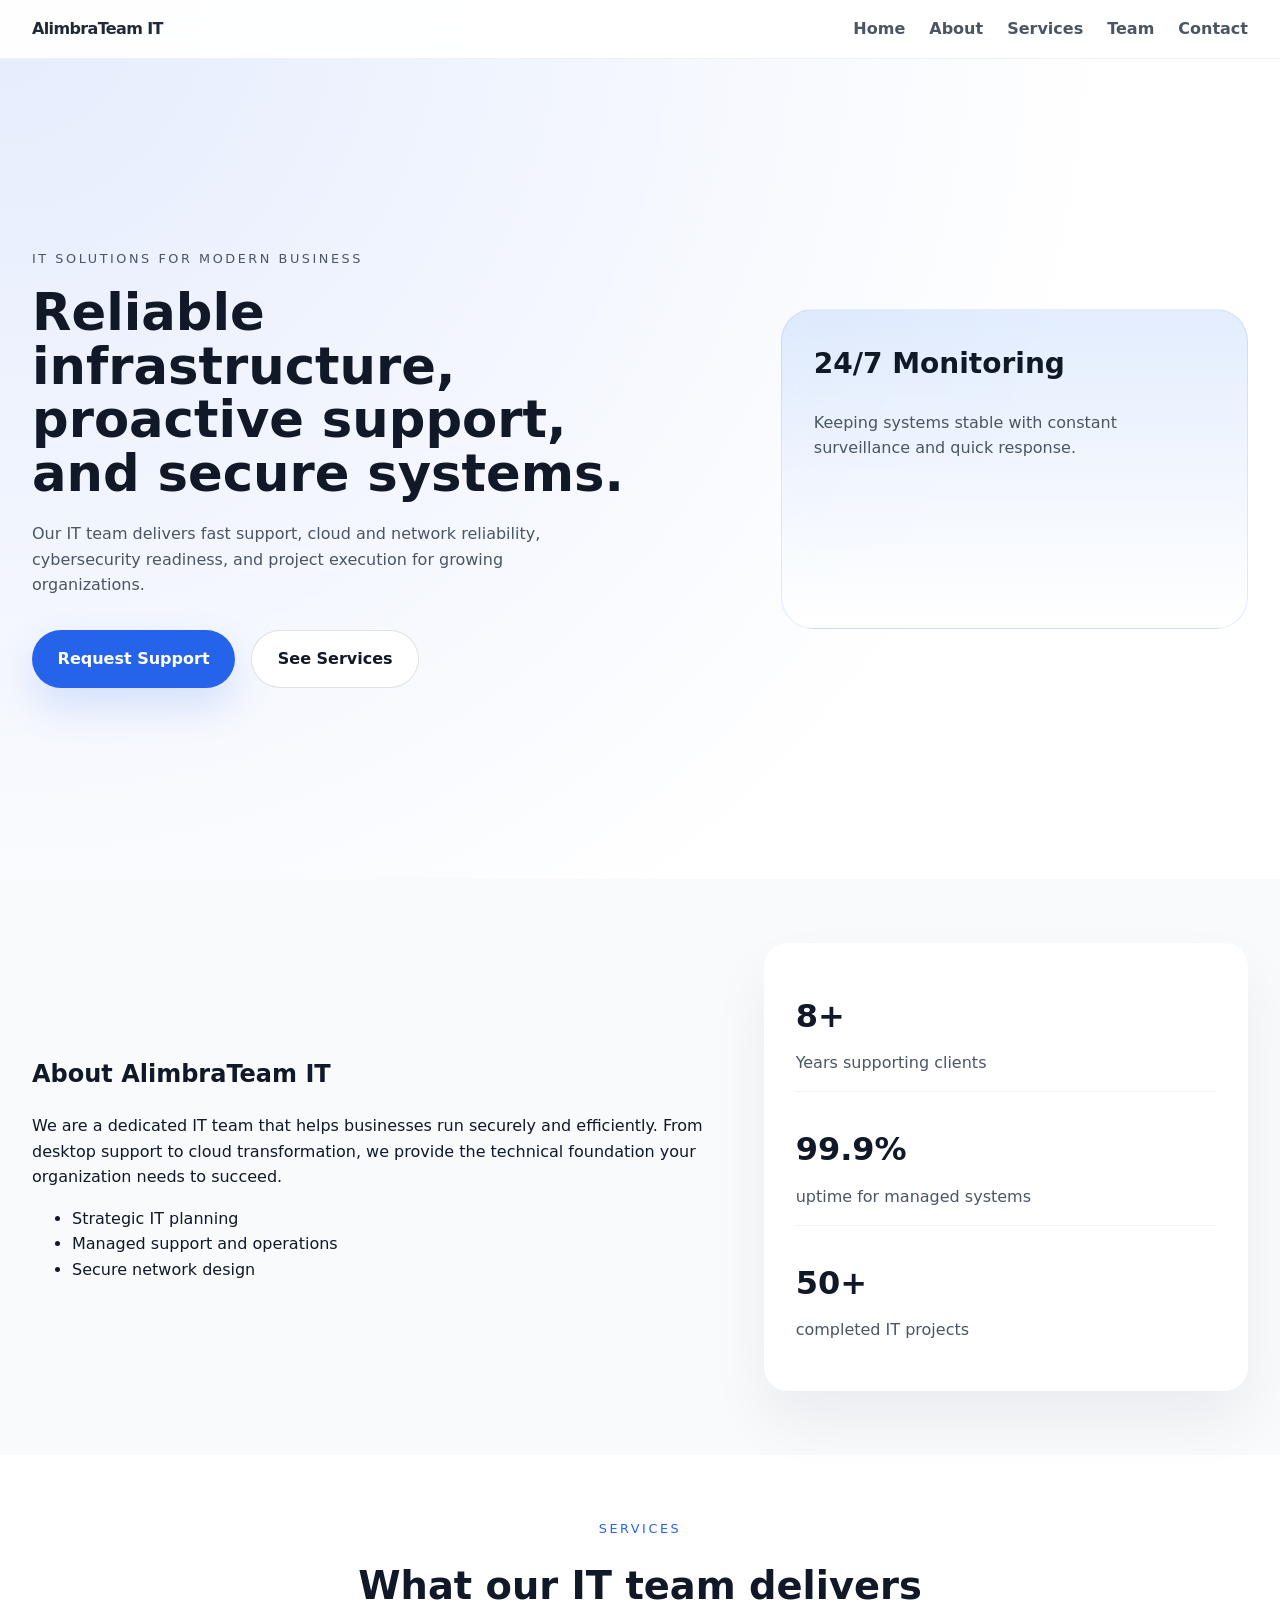
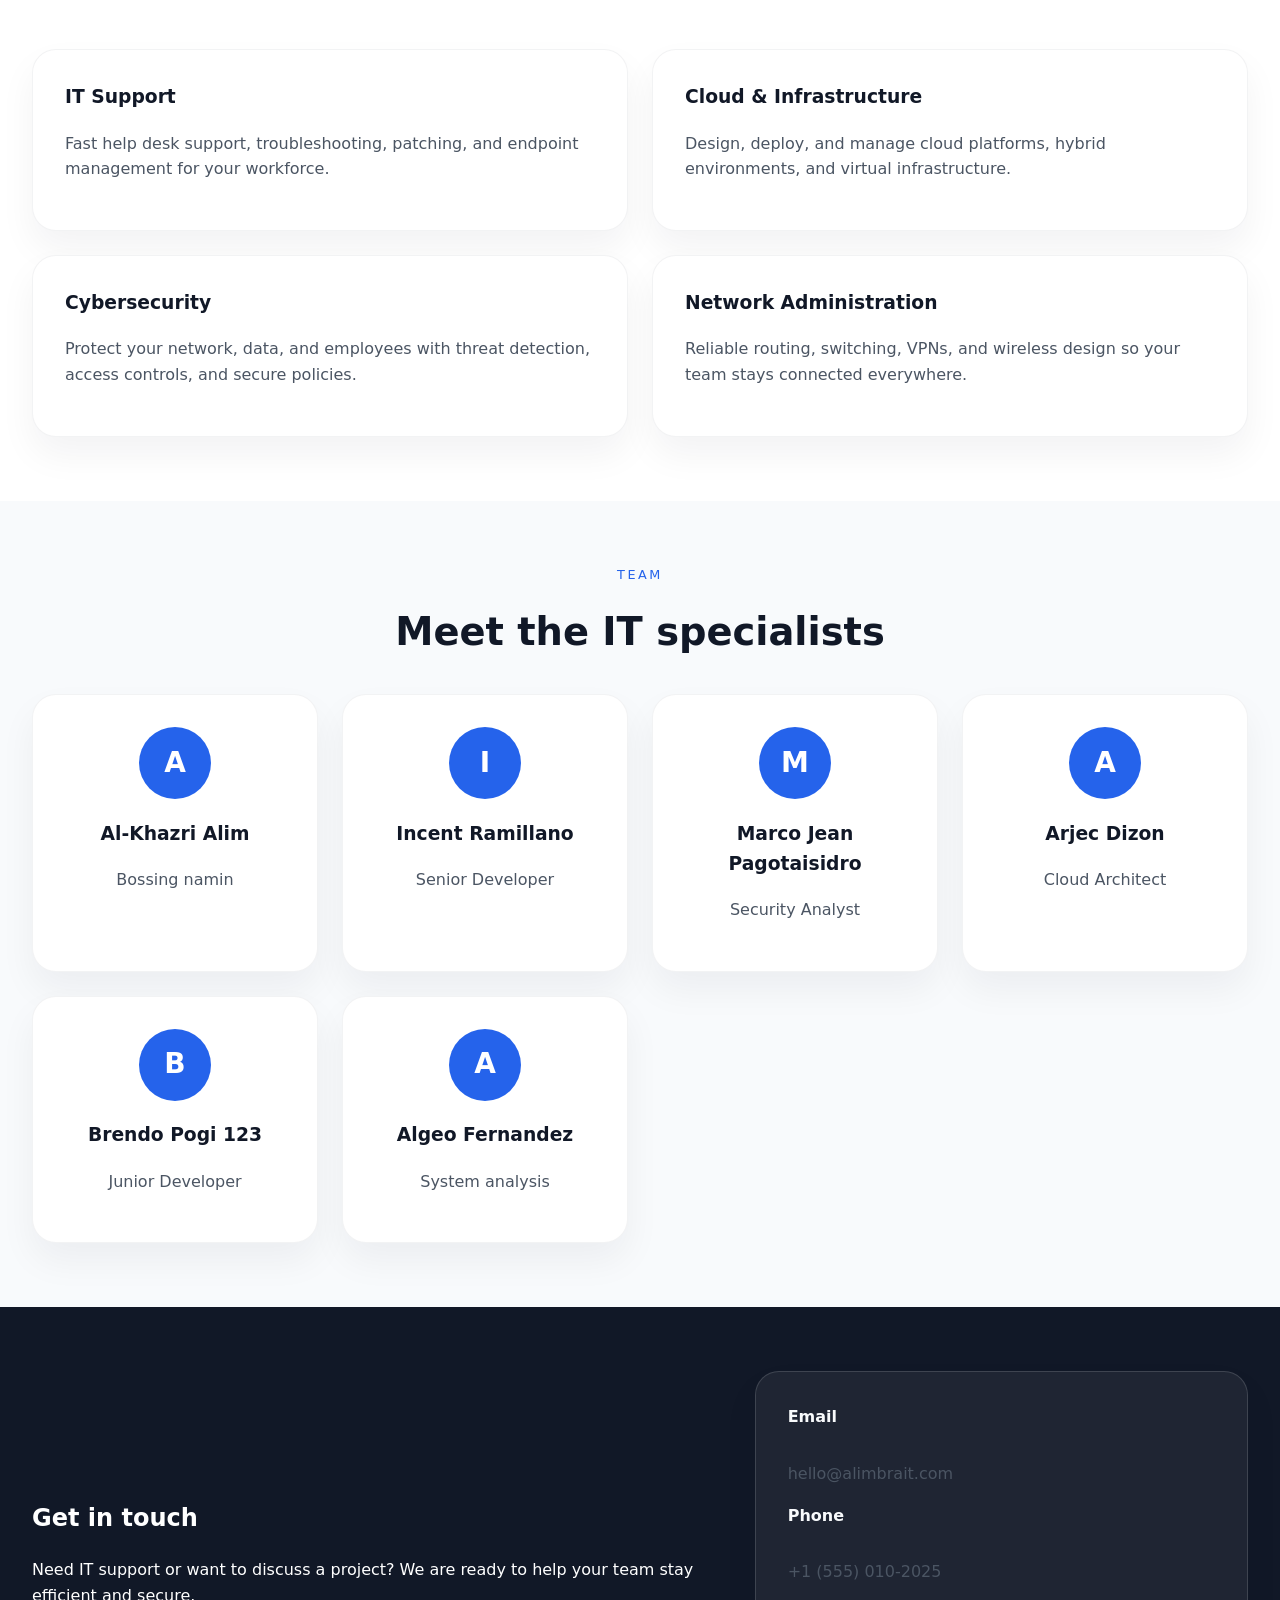
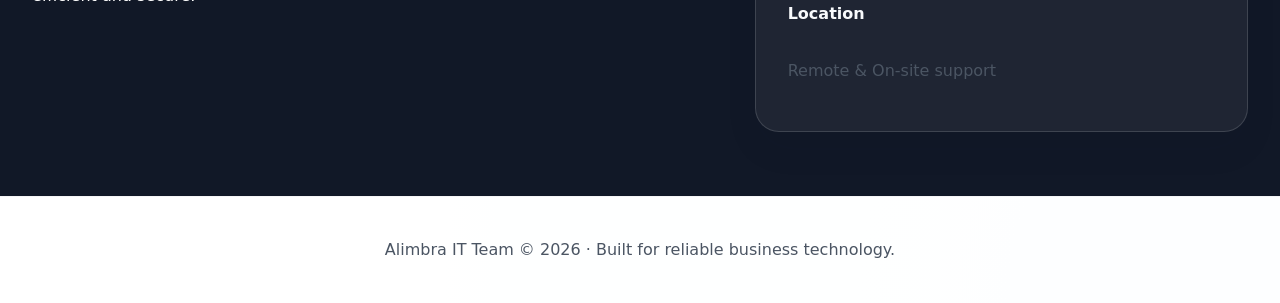
==== html/homepage.html @ 3d6fc9a2 "ICONS" ====
<!DOCTYPE html>
<html lang="en">
<head>
  <meta charset="UTF-8">
  <meta name="viewport" content="width=device-width, initial-scale=1.0">
  <title>AlimbraTeam IT Team</title>
  <link rel="stylesheet" href="../css/homapage.css">
</head>
<body>
  <header class="site-header">
    <div class="logo">AlimbraTeam IT</div>
    <nav class="main-nav">
      <a href="#home">Home</a>
      <a href="#about">About</a>
      <a href="#services">Services</a>
      <a href="#team">Team</a>
      <a href="#contact">Contact</a>
    </nav>
  </header>

  <main>
    <section id="home" class="hero">
      <div class="hero-copy">
        <p class="eyebrow">IT Solutions for Modern Business</p>
        <h1>Reliable infrastructure, proactive support, and secure systems.</h1>
        <p>Our IT team delivers fast support, cloud and network reliability, cybersecurity readiness, and project execution for growing organizations.</p>
        <div class="hero-actions">
          <a class="btn btn-primary" href="#contact">Request Support</a>
          <a class="btn btn-secondary" href="#services">See Services</a>
        </div>
      </div>
      <div class="hero-visual">
        <div class="hero-card">
          <h2>24/7 Monitoring</h2>
          <p>Keeping systems stable with constant surveillance and quick response.</p>
        </div>
      </div>
    </section>

    <section id="about" class="section section-light">
      <div class="section-grid">
        <div>
          <h2>About AlimbraTeam IT</h2>
          <p>We are a dedicated IT team that helps businesses run securely and efficiently. From desktop support to cloud transformation, we provide the technical foundation your organization needs to succeed.</p>
          <ul>
            <li>Strategic IT planning</li>
            <li>Managed support and operations</li>
            <li>Secure network design</li>
          </ul>
        </div>
        <div class="stats-card">
          <div>
            <span>8+</span>
            <p>Years supporting clients</p>
          </div>
          <div>
            <span>99.9%</span>
            <p>uptime for managed systems</p>
          </div>
          <div>
            <span>50+</span>
            <p>completed IT projects</p>
          </div>
        </div>
      </div>
    </section>

    <section id="services" class="section section-dark">
      <div class="section-header">
        <p class="eyebrow">Services</p>
        <h2>What our IT team delivers</h2>
      </div>
      <div class="card-grid">
        <article class="service-card">
          <h3>IT Support</h3>
          <p>Fast help desk support, troubleshooting, patching, and endpoint management for your workforce.</p>
        </article>
        <article class="service-card">
          <h3>Cloud & Infrastructure</h3>
          <p>Design, deploy, and manage cloud platforms, hybrid environments, and virtual infrastructure.</p>
        </article>
        <article class="service-card">
          <h3>Cybersecurity</h3>
          <p>Protect your network, data, and employees with threat detection, access controls, and secure policies.</p>
        </article>
        <article class="service-card">
          <h3>Network Administration</h3>
          <p>Reliable routing, switching, VPNs, and wireless design so your team stays connected everywhere.</p>
        </article>
      </div>
    </section>

    <section id="team" class="section section-light">
      <div class="section-header">
        <p class="eyebrow">Team</p>
        <h2>Meet the IT specialists</h2>
      </div>
      <div class="team-grid">
        <article class="profile-card">
          <div class="avatar">A</div>
          <h3>Al-Khazri Alim</h3>
          <p>Bossing namin</p>
        </article>
        <article class="profile-card">
          <div class="avatar">I</div>
          <h3>Incent Ramillano</h3>
          <p>Senior Developer</p>
        </article>
        <article class="profile-card">
          <div class="avatar">M</div>
          <h3>Marco Jean Pagotaisidro</h3>
          <p>Security Analyst</p>
        </article>
        <article class="profile-card">
          <div class="avatar">A</div>
          <h3>Arjec Dizon</h3>
          <p>Cloud Architect</p>
        </article>
        <article class="profile-card">
          <div class="avatar">B</div>
          <h3>Brendo Pogi 123</h3>
          <p>Junior Developer</p>
        </article>
        <article class="profile-card">
          <div class="avatar">A</div>
          <h3>Algeo Fernandez</h3>
          <p>System analysis</p>
        </article>
      </div>
    </section>

    <section id="contact" class="section section-dark contact-section">
      <div class="contact-grid">
        <div>
          <h2>Get in touch</h2>
          <p>Need IT support or want to discuss a project? We are ready to help your team stay efficient and secure.</p>
        </div>
        <div class="contact-card">
          <p><strong>Email</strong><br>hello@alimbrait.com</p>
          <p><strong>Phone</strong><br>+1 (555) 010-2025</p>
          <p><strong>Location</strong><br>Remote & On-site support</p>
        </div>
      </div>
    </section>
  </main>

  <footer class="site-footer">
    <p>Alimbra IT Team © 2026 · Built for reliable business technology.</p>
  </footer>
</body>
</html>
---- css/homapage.css ----
:root {
  color-scheme: dark light;
  color: #111827;
  background: #f8fafc;
  font-family: Inter, system-ui, -apple-system, BlinkMacSystemFont, "Segoe UI", sans-serif;
  font-size: 16px;
  line-height: 1.6;
  --brand: #1f2937;
  --brand-soft: #111827;
  --accent: #2563eb;
  --accent-soft: #eff6ff;
  --surface: #ffffff;
  --surface-strong: #e2e8f0;
  --text-muted: #4b5563;
}

* {
  box-sizing: border-box;
}

body {
  margin: 0;
  background: radial-gradient(circle at top left, rgba(37,99,235,0.12), transparent 30%),
              radial-gradient(circle at bottom right, rgba(56,189,248,0.1), transparent 28%),
              var(--surface);
}

a {
  color: inherit;
  text-decoration: none;
}

img {
  max-width: 100%;
  display: block;
}

.site-header {
  position: sticky;
  top: 0;
  z-index: 10;
  display: flex;
  justify-content: space-between;
  align-items: center;
  padding: 1rem 2rem;
  background: rgba(255,255,255,0.94);
  border-bottom: 1px solid rgba(15,23,42,0.06);
  backdrop-filter: blur(12px);
}

.logo {
  font-weight: 800;
  color: var(--brand);
  letter-spacing: -0.04em;
}

.main-nav {
  display: flex;
  gap: 1.5rem;
  flex-wrap: wrap;
  justify-content: flex-end;
}

.main-nav a {
  color: var(--text-muted);
  font-weight: 600;
}

.hero {
  min-height: calc(100vh - 80px);
  display: grid;
  grid-template-columns: 1.2fr 0.8fr;
  align-items: center;
  gap: 3rem;
  padding: 4rem 2rem;
}

.hero-copy {
  max-width: 640px;
}

.eyebrow {
  margin: 0 0 1rem;
  text-transform: uppercase;
  letter-spacing: 0.2em;
  font-size: 0.8rem;
  color: #2563eb;
}

.hero h1 {
  margin: 0 0 1.25rem;
  font-size: clamp(2.6rem, 4vw, 4rem);
  line-height: 1.05;
  color: var(--brand-soft);
}

.hero-copy p {
  max-width: 34rem;
  color: var(--text-muted);
}

.hero-actions {
  display: flex;
  flex-wrap: wrap;
  gap: 1rem;
  margin-top: 2rem;
}

.btn {
  display: inline-flex;
  align-items: center;
  justify-content: center;
  padding: 0.95rem 1.6rem;
  border-radius: 999px;
  font-weight: 700;
  transition: transform 0.2s ease, box-shadow 0.2s ease;
}

.btn:hover {
  transform: translateY(-1px);
}

.btn-primary {
  background: var(--accent);
  color: white;
  box-shadow: 0 18px 40px rgba(37,99,235,0.16);
}

.btn-secondary {
  border: 1px solid rgba(15,23,42,0.12);
  color: var(--brand-soft);
  background: white;
}

.hero-visual {
  display: flex;
  align-items: center;
  justify-content: center;
}

.hero-card {
  width: 100%;
  min-height: 320px;
  padding: 2rem;
  border-radius: 32px;
  background: linear-gradient(180deg, rgba(59,130,246,0.14), rgba(255,255,255,0.85));
  border: 1px solid rgba(37,99,235,0.12);
  backdrop-filter: blur(12px);
}

.hero-card h2 {
  margin-top: 0;
  font-size: 1.75rem;
  color: var(--brand-soft);
}

.hero-card p {
  color: var(--text-muted);
}

.section {
  padding: 4rem 2rem;
}

.section-light {
  background: #f8fafc;
}

.section-dark {
  background: white;
}

.section-header {
  max-width: 720px;
  margin: 0 auto 2rem;
  text-align: center;
}

.section-header h2 {
  margin: 0.5rem 0 0;
  font-size: clamp(2rem, 3vw, 2.75rem);
  color: var(--brand-soft);
}

.section-grid,
.contact-grid {
  display: grid;
  gap: 2rem;
}

.section-grid {
  grid-template-columns: 1.3fr 0.9fr;
  align-items: center;
}

.stats-card {
  display: grid;
  gap: 1rem;
  padding: 2rem;
  border-radius: 24px;
  background: white;
  box-shadow: 0 30px 60px rgba(15,23,42,0.06);
}

.stats-card div {
  padding: 1rem 0;
  border-bottom: 1px solid rgba(15,23,42,0.05);
}

.stats-card div:last-child {
  border-bottom: none;
}

.stats-card span {
  display: block;
  font-size: 2rem;
  font-weight: 700;
  color: var(--brand-soft);
}

.stats-card p {
  margin: 0.5rem 0 0;
  color: var(--text-muted);
}

.card-grid {
  display: grid;
  grid-template-columns: repeat(2, minmax(0, 1fr));
  gap: 1.5rem;
}

.service-card,
.profile-card,
.contact-card {
  padding: 2rem;
  border-radius: 24px;
  background: #ffffff;
  border: 1px solid rgba(15,23,42,0.05);
  box-shadow: 0 18px 36px rgba(15,23,42,0.05);
}

.service-card h3,
.profile-card h3 {
  margin-top: 0;
  color: var(--brand-soft);
}

.service-card p,
.profile-card p,
.contact-card p {
  color: var(--text-muted);
}

.team-grid {
  display: grid;
  grid-template-columns: repeat(4, minmax(0, 1fr));
  gap: 1.5rem;
}

.profile-card {
  text-align: center;
}

.avatar {
  width: 72px;
  height: 72px;
  margin: 0 auto 1.2rem;
  display: grid;
  place-items: center;
  border-radius: 50%;
  background: #2563eb;
  color: white;
  font-size: 1.75rem;
  font-weight: 700;
}

.contact-section {
  background: #111827;
  color: white;
}

.contact-grid {
  grid-template-columns: 1.4fr 1fr;
  align-items: center;
}

.contact-card {
  background: rgba(255,255,255,0.06);
  border: 1px solid rgba(255,255,255,0.14);
}

.contact-card strong {
  display: block;
  margin-bottom: 0.35rem;
  color: #f8fafc;
}

.contact-card p {
  margin: 0 0 1rem;
}

.site-footer {
  padding: 1.5rem 2rem;
  text-align: center;
  background: rgba(255,255,255,0.9);
  border-top: 1px solid rgba(15,23,42,0.04);
  color: var(--text-muted);
}

@media (max-width: 900px) {
  .hero,
  .section-grid,
  .contact-grid,
  .card-grid,
  .team-grid {
    grid-template-columns: 1fr;
  }

  .hero {
    padding: 3rem 1.5rem;
  }

  .main-nav {
    justify-content: center;
  }
}

@media (max-width: 640px) {
  .site-header {
    flex-direction: column;
    align-items: flex-start;
    gap: 1rem;
  }

  .hero {
    min-height: auto;
  }

  .hero-visual {
    order: -1;
  }

  .stats-card,
  .service-card,
  .profile-card,
  .contact-card {
    padding: 1.5rem;
  }

  .main-nav {
    gap: 1rem;
  }
}
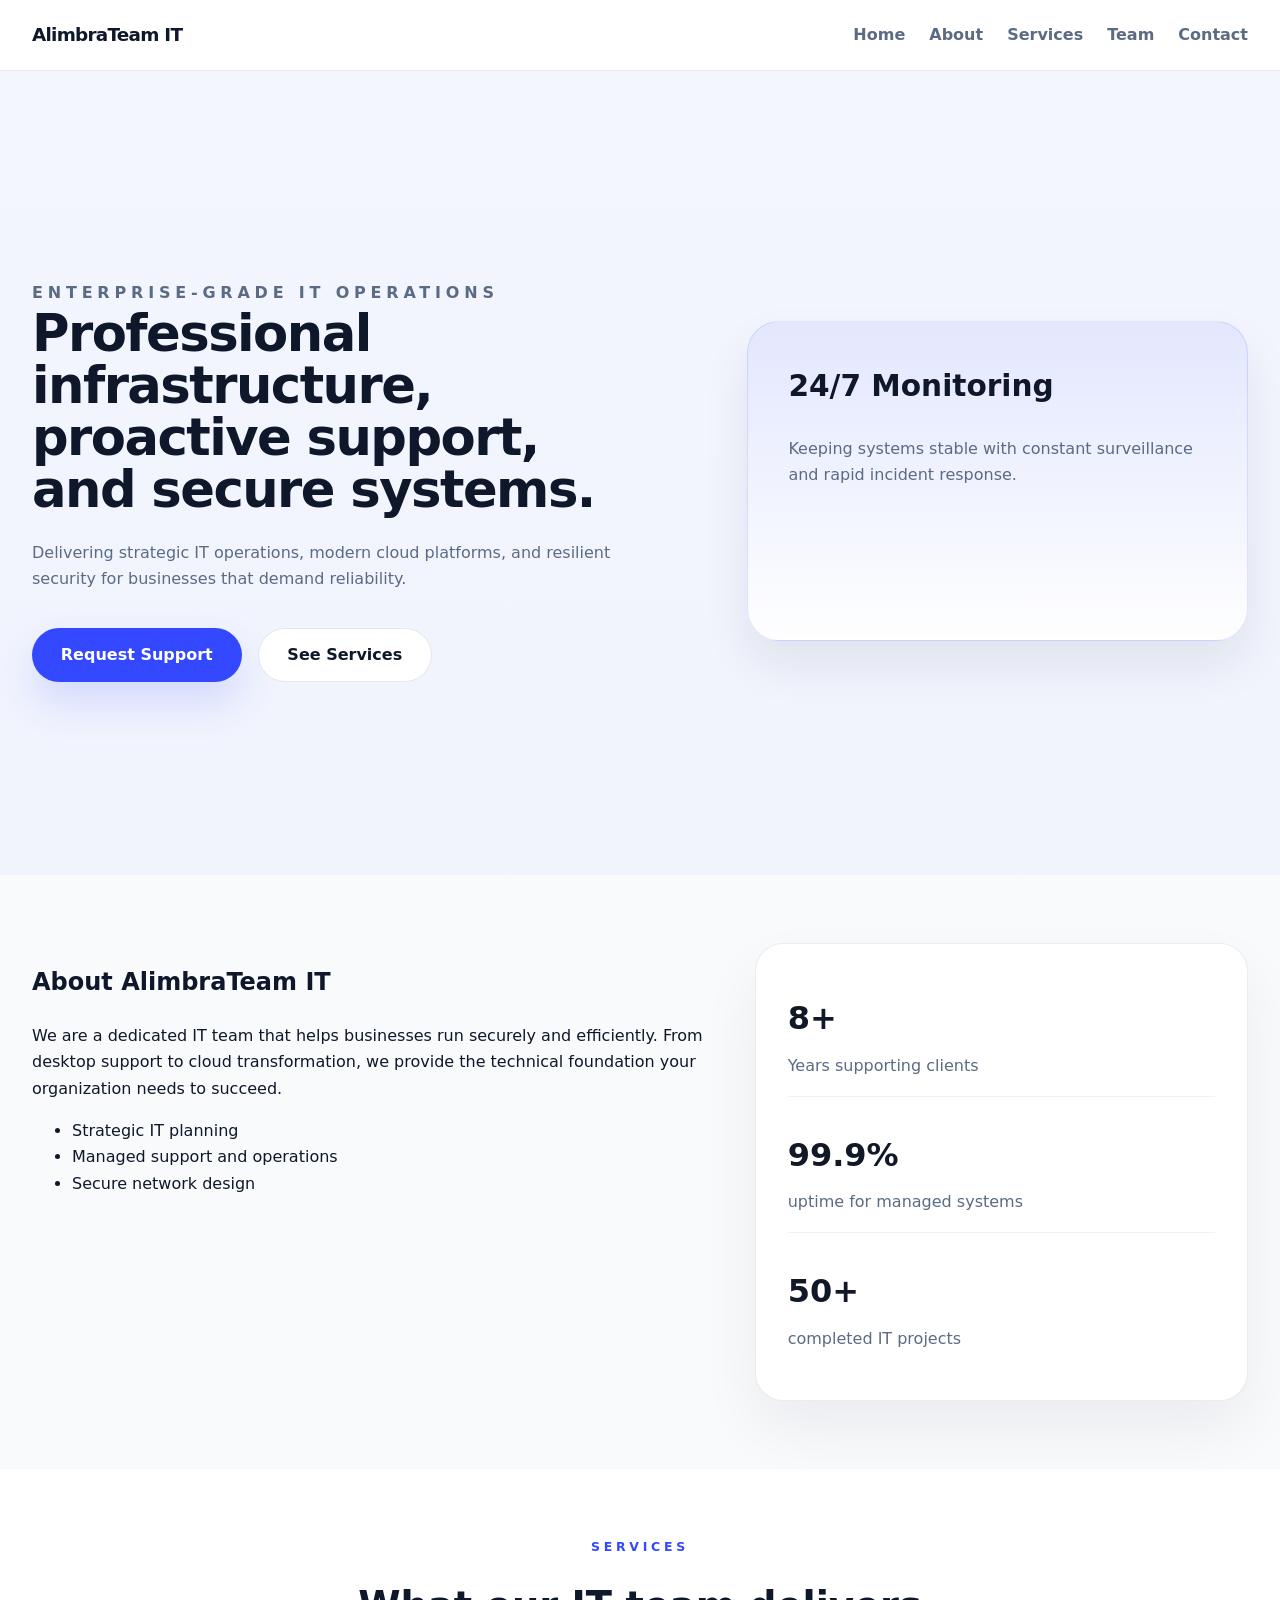
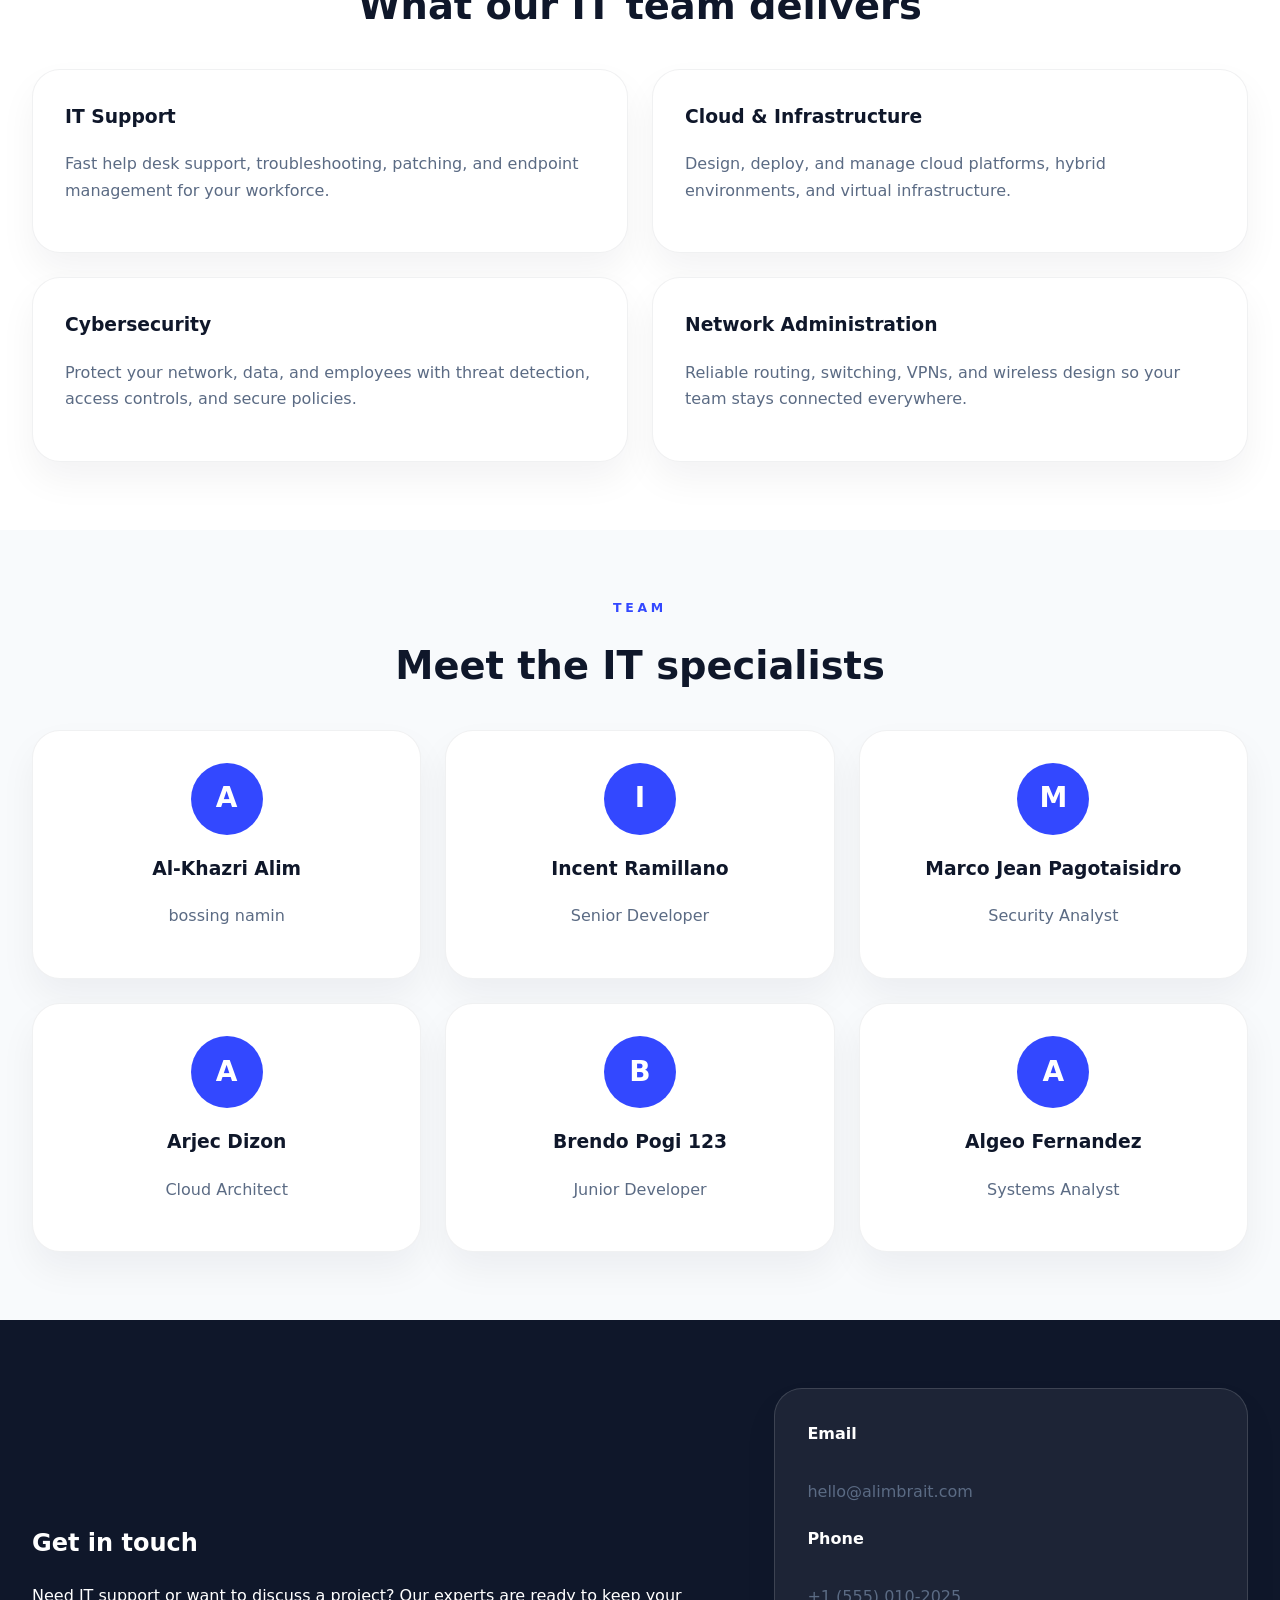
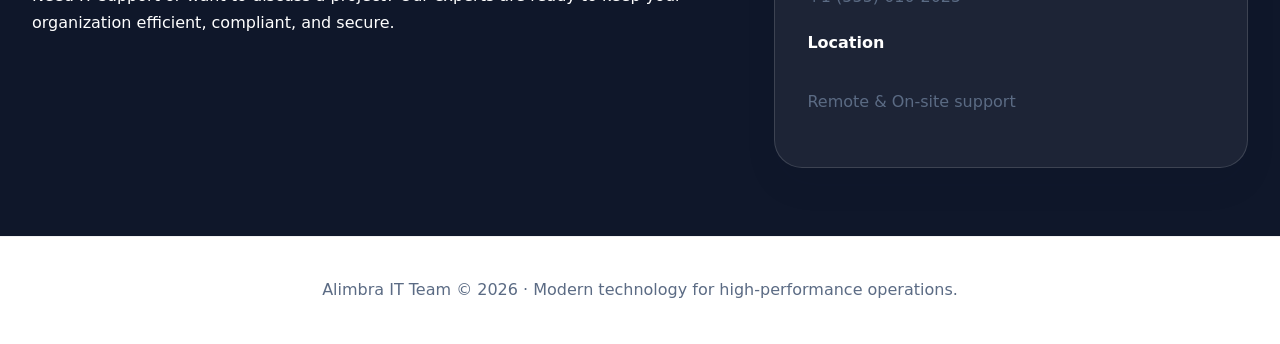
==== commit bdcbde4b: "posh" ====
--- a/html/homepage.html
+++ b/html/homepage.html
@@ -3,7 +3,7 @@
 <head>
   <meta charset="UTF-8">
   <meta name="viewport" content="width=device-width, initial-scale=1.0">
-  <title>AlimbraTeam IT Team</title>
+  <title>AlimbraTeam IT Services</title>
   <link rel="stylesheet" href="../css/homapage.css">
 </head>
 <body>
@@ -21,9 +21,9 @@
   <main>
     <section id="home" class="hero">
       <div class="hero-copy">
-        <p class="eyebrow">IT Solutions for Modern Business</p>
-        <h1>Reliable infrastructure, proactive support, and secure systems.</h1>
-        <p>Our IT team delivers fast support, cloud and network reliability, cybersecurity readiness, and project execution for growing organizations.</p>
+        <p class="eyebrow">Enterprise-grade IT Operations</p>
+        <h1>Professional infrastructure, proactive support, and secure systems.</h1>
+        <p>Delivering strategic IT operations, modern cloud platforms, and resilient security for businesses that demand reliability.</p>
         <div class="hero-actions">
           <a class="btn btn-primary" href="#contact">Request Support</a>
           <a class="btn btn-secondary" href="#services">See Services</a>
@@ -32,7 +32,7 @@
       <div class="hero-visual">
         <div class="hero-card">
           <h2>24/7 Monitoring</h2>
-          <p>Keeping systems stable with constant surveillance and quick response.</p>
+          <p>Keeping systems stable with constant surveillance and rapid incident response.</p>
         </div>
       </div>
     </section>
@@ -99,7 +99,7 @@
         <article class="profile-card">
           <div class="avatar">A</div>
           <h3>Al-Khazri Alim</h3>
-          <p>Bossing namin</p>
+          <p>bossing namin</p>
         </article>
         <article class="profile-card">
           <div class="avatar">I</div>
@@ -124,7 +124,7 @@
         <article class="profile-card">
           <div class="avatar">A</div>
           <h3>Algeo Fernandez</h3>
-          <p>System analysis</p>
+          <p>Systems Analyst</p>
         </article>
       </div>
     </section>
@@ -133,7 +133,7 @@
       <div class="contact-grid">
         <div>
           <h2>Get in touch</h2>
-          <p>Need IT support or want to discuss a project? We are ready to help your team stay efficient and secure.</p>
+          <p>Need IT support or want to discuss a project? Our experts are ready to keep your organization efficient, compliant, and secure.</p>
         </div>
         <div class="contact-card">
           <p><strong>Email</strong><br>hello@alimbrait.com</p>
@@ -145,7 +145,7 @@
   </main>
 
   <footer class="site-footer">
-    <p>Alimbra IT Team © 2026 · Built for reliable business technology.</p>
+    <p>Alimbra IT Team © 2026 · Modern technology for high-performance operations.</p>
   </footer>
 </body>
 </html>
--- a/css/homapage.css
+++ b/css/homapage.css
@@ -1,29 +1,36 @@
 
 :root {
-  color-scheme: dark light;
-  color: #111827;
-  background: #f8fafc;
+  color-scheme: light;
+  color: #0f172a;
+  background: #eef2ff;
   font-family: Inter, system-ui, -apple-system, BlinkMacSystemFont, "Segoe UI", sans-serif;
   font-size: 16px;
-  line-height: 1.6;
-  --brand: #1f2937;
-  --brand-soft: #111827;
-  --accent: #2563eb;
-  --accent-soft: #eff6ff;
+  line-height: 1.65;
   --surface: #ffffff;
-  --surface-strong: #e2e8f0;
-  --text-muted: #4b5563;
+  --surface-soft: #f8fafc;
+  --surface-muted: #eff3fb;
+  --text: #0f172a;
+  --text-muted: #5b6b84;
+  --brand: #0f172a;
+  --accent: #3348ff;
+  --accent-soft: #eef2ff;
+  --border: #d6dee9;
 }
 
 * {
   box-sizing: border-box;
 }
 
+html {
+  scroll-behavior: smooth;
+}
+
 body {
   margin: 0;
-  background: radial-gradient(circle at top left, rgba(37,99,235,0.12), transparent 30%),
-              radial-gradient(circle at bottom right, rgba(56,189,248,0.1), transparent 28%),
-              var(--surface);
+  min-height: 100vh;
+  background: linear-gradient(180deg, #f3f6ff 0%, #eef2fb 45%, #ffffff 100%);
+  color: var(--text);
+  font-smoothing: antialiased;
 }
 
 a {
@@ -39,82 +46,93 @@
 .site-header {
   position: sticky;
   top: 0;
-  z-index: 10;
+  z-index: 20;
   display: flex;
   justify-content: space-between;
   align-items: center;
-  padding: 1rem 2rem;
-  background: rgba(255,255,255,0.94);
-  border-bottom: 1px solid rgba(15,23,42,0.06);
-  backdrop-filter: blur(12px);
+  gap: 1rem;
+  padding: 1.25rem 2rem;
+  background: rgba(255, 255, 255, 0.95);
+  border-bottom: 1px solid rgba(15, 23, 42, 0.08);
+  backdrop-filter: blur(14px);
 }
 
 .logo {
+  font-size: 1.15rem;
   font-weight: 800;
+  letter-spacing: -0.04em;
   color: var(--brand);
-  letter-spacing: -0.04em;
 }
 
 .main-nav {
   display: flex;
+  flex-wrap: wrap;
   gap: 1.5rem;
-  flex-wrap: wrap;
-  justify-content: flex-end;
 }
 
 .main-nav a {
   color: var(--text-muted);
   font-weight: 600;
+  transition: color 0.2s ease;
+}
+
+.main-nav a:hover {
+  color: var(--accent);
 }
 
 .hero {
-  min-height: calc(100vh - 80px);
-  display: grid;
-  grid-template-columns: 1.2fr 0.8fr;
+  min-height: calc(100vh - 96px);
+  display: grid;
+  grid-template-columns: 1.2fr 0.9fr;
   align-items: center;
   gap: 3rem;
-  padding: 4rem 2rem;
+  padding: 5rem 2rem 4rem;
 }
 
 .hero-copy {
-  max-width: 640px;
+  max-width: 610px;
 }
 
 .eyebrow {
   margin: 0 0 1rem;
   text-transform: uppercase;
-  letter-spacing: 0.2em;
-  font-size: 0.8rem;
-  color: #2563eb;
+  letter-spacing: 0.3em;
+  font-size: 0.78rem;
+  font-weight: 700;
+  color: var(--accent);
 }
 
 .hero h1 {
-  margin: 0 0 1.25rem;
-  font-size: clamp(2.6rem, 4vw, 4rem);
-  line-height: 1.05;
-  color: var(--brand-soft);
+  margin: 0 0 1.5rem;
+  font-size: clamp(2.8rem, 4vw, 4.2rem);
+  line-height: 1.02;
+  letter-spacing: -0.03em;
+  color: #0f172a;
 }
 
 .hero-copy p {
-  max-width: 34rem;
-  color: var(--text-muted);
+  margin: 0;
+  max-width: 40rem;
+  color: var(--text-muted);
+  font-size: 1rem;
 }
 
 .hero-actions {
   display: flex;
   flex-wrap: wrap;
   gap: 1rem;
-  margin-top: 2rem;
+  margin-top: 2.25rem;
 }
 
 .btn {
   display: inline-flex;
   align-items: center;
   justify-content: center;
-  padding: 0.95rem 1.6rem;
+  min-height: 54px;
+  padding: 0 1.8rem;
   border-radius: 999px;
   font-weight: 700;
-  transition: transform 0.2s ease, box-shadow 0.2s ease;
+  transition: transform 0.2s ease, box-shadow 0.2s ease, background-color 0.2s ease;
 }
 
 .btn:hover {
@@ -124,47 +142,47 @@
 .btn-primary {
   background: var(--accent);
   color: white;
-  box-shadow: 0 18px 40px rgba(37,99,235,0.16);
+  box-shadow: 0 20px 40px rgba(51, 72, 255, 0.16);
 }
 
 .btn-secondary {
-  border: 1px solid rgba(15,23,42,0.12);
-  color: var(--brand-soft);
+  border: 1px solid rgba(15, 23, 42, 0.1);
   background: white;
+  color: var(--text);
 }
 
 .hero-visual {
-  display: flex;
-  align-items: center;
-  justify-content: center;
+  display: grid;
+  place-content: center;
 }
 
 .hero-card {
   width: 100%;
   min-height: 320px;
-  padding: 2rem;
+  padding: 2.5rem;
   border-radius: 32px;
-  background: linear-gradient(180deg, rgba(59,130,246,0.14), rgba(255,255,255,0.85));
-  border: 1px solid rgba(37,99,235,0.12);
-  backdrop-filter: blur(12px);
+  background: linear-gradient(180deg, rgba(51, 72, 255, 0.08), rgba(255, 255, 255, 0.92));
+  border: 1px solid rgba(51, 72, 255, 0.14);
+  box-shadow: 0 24px 48px rgba(15, 23, 42, 0.08);
 }
 
 .hero-card h2 {
   margin-top: 0;
-  font-size: 1.75rem;
-  color: var(--brand-soft);
+  font-size: 1.85rem;
+  color: #0f172a;
 }
 
 .hero-card p {
+  margin: 1rem 0 0;
   color: var(--text-muted);
 }
 
 .section {
-  padding: 4rem 2rem;
+  padding: 4.25rem 2rem;
 }
 
 .section-light {
-  background: #f8fafc;
+  background: var(--surface-soft);
 }
 
 .section-dark {
@@ -178,9 +196,9 @@
 }
 
 .section-header h2 {
-  margin: 0.5rem 0 0;
+  margin: 0.75rem 0 0;
   font-size: clamp(2rem, 3vw, 2.75rem);
-  color: var(--brand-soft);
+  color: var(--brand);
 }
 
 .section-grid,
@@ -190,22 +208,23 @@
 }
 
 .section-grid {
-  grid-template-columns: 1.3fr 0.9fr;
-  align-items: center;
+  grid-template-columns: 1.4fr 1fr;
+  align-items: start;
 }
 
 .stats-card {
   display: grid;
   gap: 1rem;
   padding: 2rem;
-  border-radius: 24px;
+  border-radius: 28px;
   background: white;
-  box-shadow: 0 30px 60px rgba(15,23,42,0.06);
+  border: 1px solid rgba(15, 23, 42, 0.08);
+  box-shadow: 0 28px 60px rgba(15, 23, 42, 0.06);
 }
 
 .stats-card div {
   padding: 1rem 0;
-  border-bottom: 1px solid rgba(15,23,42,0.05);
+  border-bottom: 1px solid rgba(15, 23, 42, 0.06);
 }
 
 .stats-card div:last-child {
@@ -215,8 +234,8 @@
 .stats-card span {
   display: block;
   font-size: 2rem;
-  font-weight: 700;
-  color: var(--brand-soft);
+  font-weight: 800;
+  color: #111827;
 }
 
 .stats-card p {
@@ -234,16 +253,24 @@
 .profile-card,
 .contact-card {
   padding: 2rem;
-  border-radius: 24px;
-  background: #ffffff;
-  border: 1px solid rgba(15,23,42,0.05);
-  box-shadow: 0 18px 36px rgba(15,23,42,0.05);
+  border-radius: 28px;
+  background: var(--surface);
+  border: 1px solid rgba(15, 23, 42, 0.06);
+  box-shadow: 0 18px 36px rgba(15, 23, 42, 0.05);
+  transition: transform 0.2s ease, box-shadow 0.2s ease;
+}
+
+.service-card:hover,
+.profile-card:hover,
+.contact-card:hover {
+  transform: translateY(-2px);
+  box-shadow: 0 24px 48px rgba(15, 23, 42, 0.08);
 }
 
 .service-card h3,
 .profile-card h3 {
   margin-top: 0;
-  color: var(--brand-soft);
+  color: var(--brand);
 }
 
 .service-card p,
@@ -254,7 +281,7 @@
 
 .team-grid {
   display: grid;
-  grid-template-columns: repeat(4, minmax(0, 1fr));
+  grid-template-columns: repeat(3, minmax(0, 1fr));
   gap: 1.5rem;
 }
 
@@ -269,42 +296,42 @@
   display: grid;
   place-items: center;
   border-radius: 50%;
-  background: #2563eb;
+  background: var(--accent);
   color: white;
   font-size: 1.75rem;
   font-weight: 700;
 }
 
 .contact-section {
-  background: #111827;
+  background: #0f172a;
   color: white;
 }
 
 .contact-grid {
-  grid-template-columns: 1.4fr 1fr;
+  grid-template-columns: 1.5fr 1fr;
   align-items: center;
 }
 
 .contact-card {
-  background: rgba(255,255,255,0.06);
-  border: 1px solid rgba(255,255,255,0.14);
+  background: rgba(255, 255, 255, 0.06);
+  border: 1px solid rgba(255, 255, 255, 0.14);
 }
 
 .contact-card strong {
   display: block;
   margin-bottom: 0.35rem;
-  color: #f8fafc;
+  color: #ffffff;
 }
 
 .contact-card p {
-  margin: 0 0 1rem;
+  margin: 0 0 1.25rem;
 }
 
 .site-footer {
   padding: 1.5rem 2rem;
   text-align: center;
-  background: rgba(255,255,255,0.9);
-  border-top: 1px solid rgba(15,23,42,0.04);
+  background: rgba(255, 255, 255, 0.95);
+  border-top: 1px solid rgba(15, 23, 42, 0.06);
   color: var(--text-muted);
 }
 
@@ -318,7 +345,7 @@
   }
 
   .hero {
-    padding: 3rem 1.5rem;
+    padding: 3.5rem 1.5rem 2.5rem;
   }
 
   .main-nav {
@@ -351,4 +378,12 @@
   .main-nav {
     gap: 1rem;
   }
-}
+
+  .team-grid {
+    grid-template-columns: 1fr;
+  }
+
+  .contact-grid {
+    grid-template-columns: 1fr;
+  }
+}
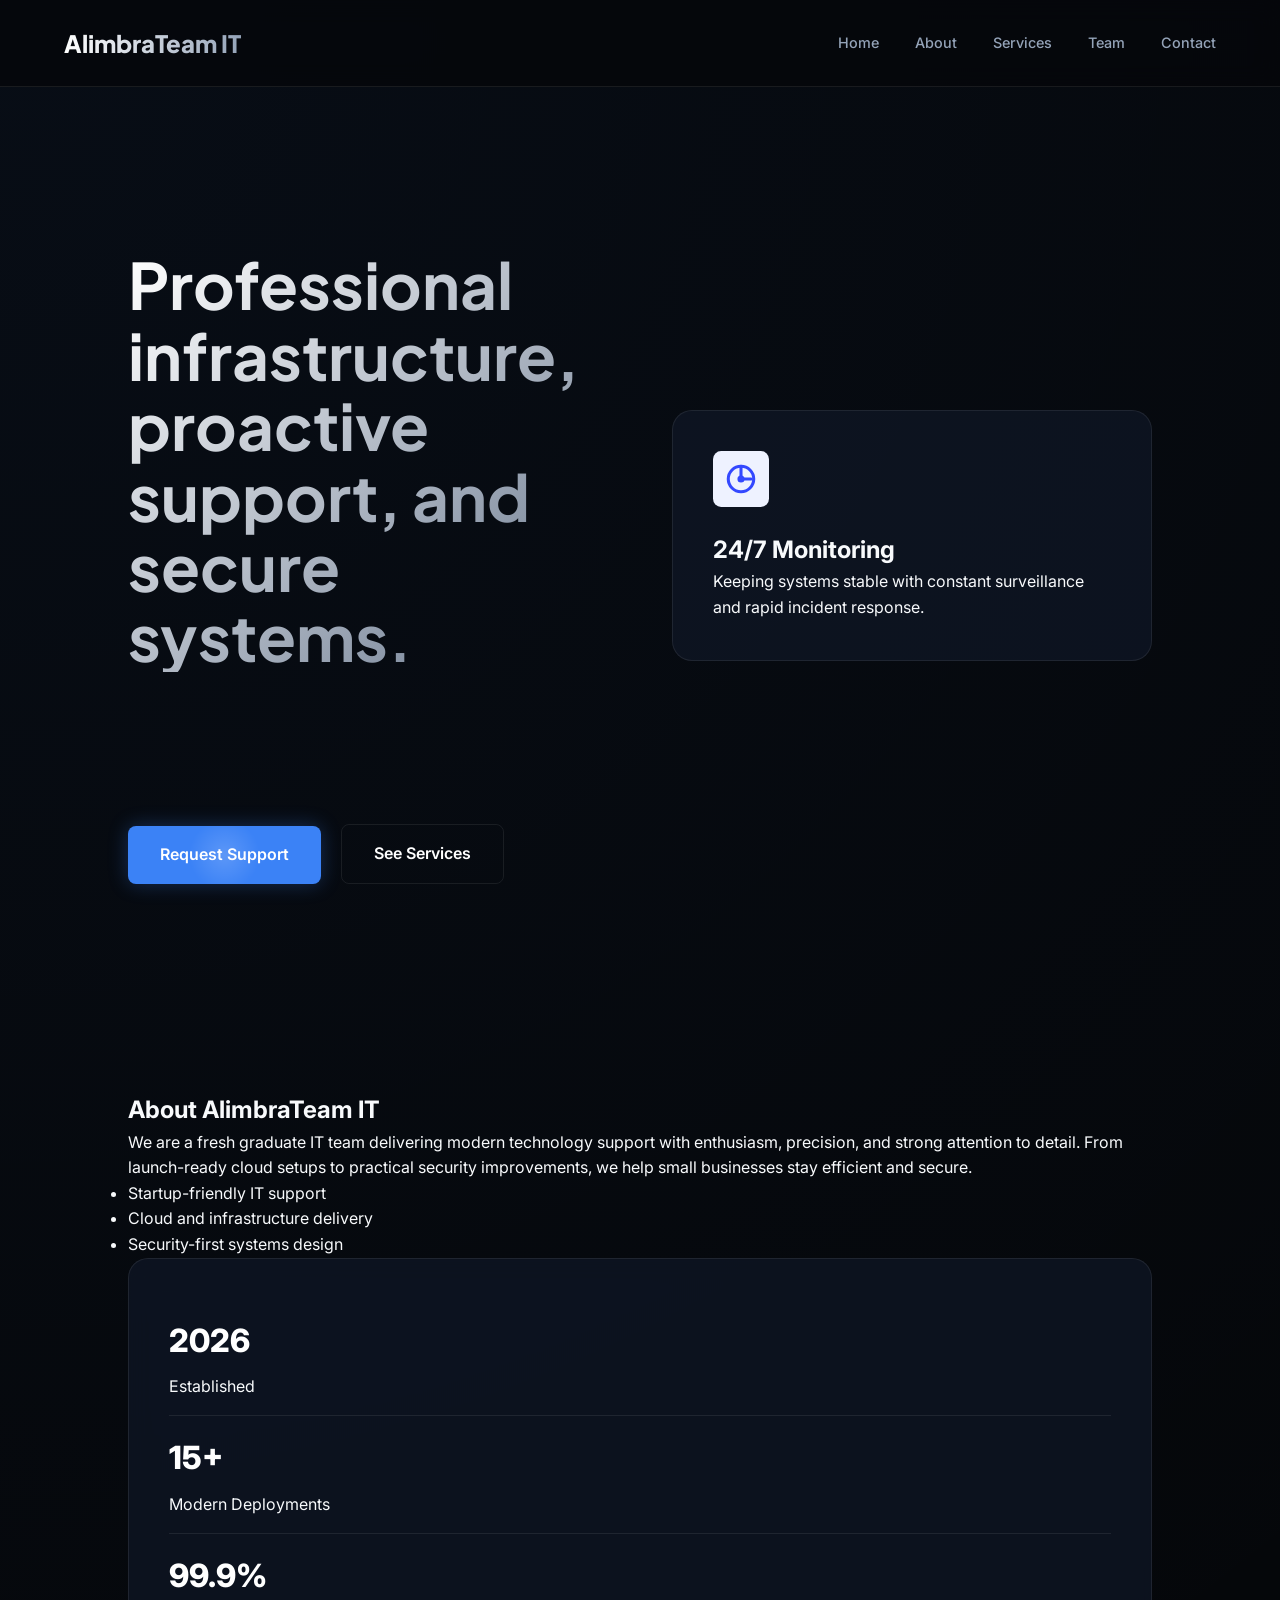
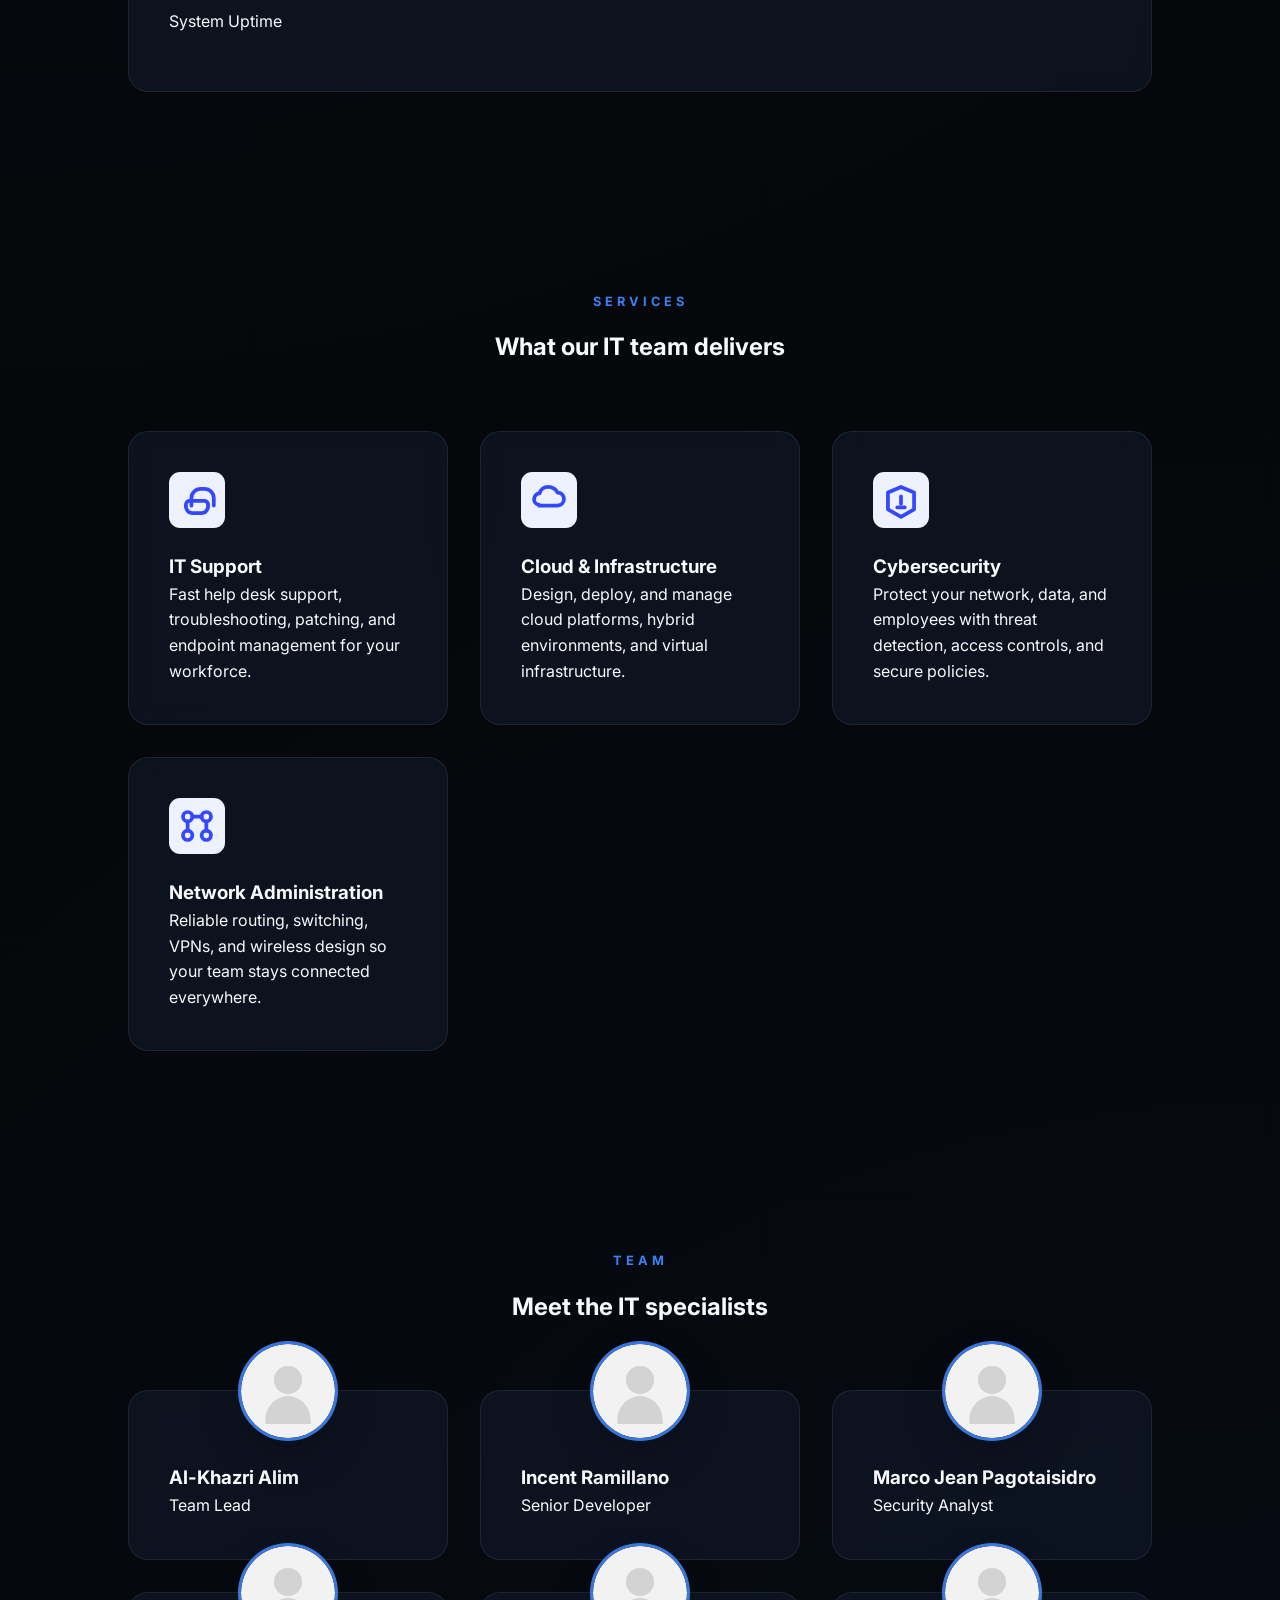
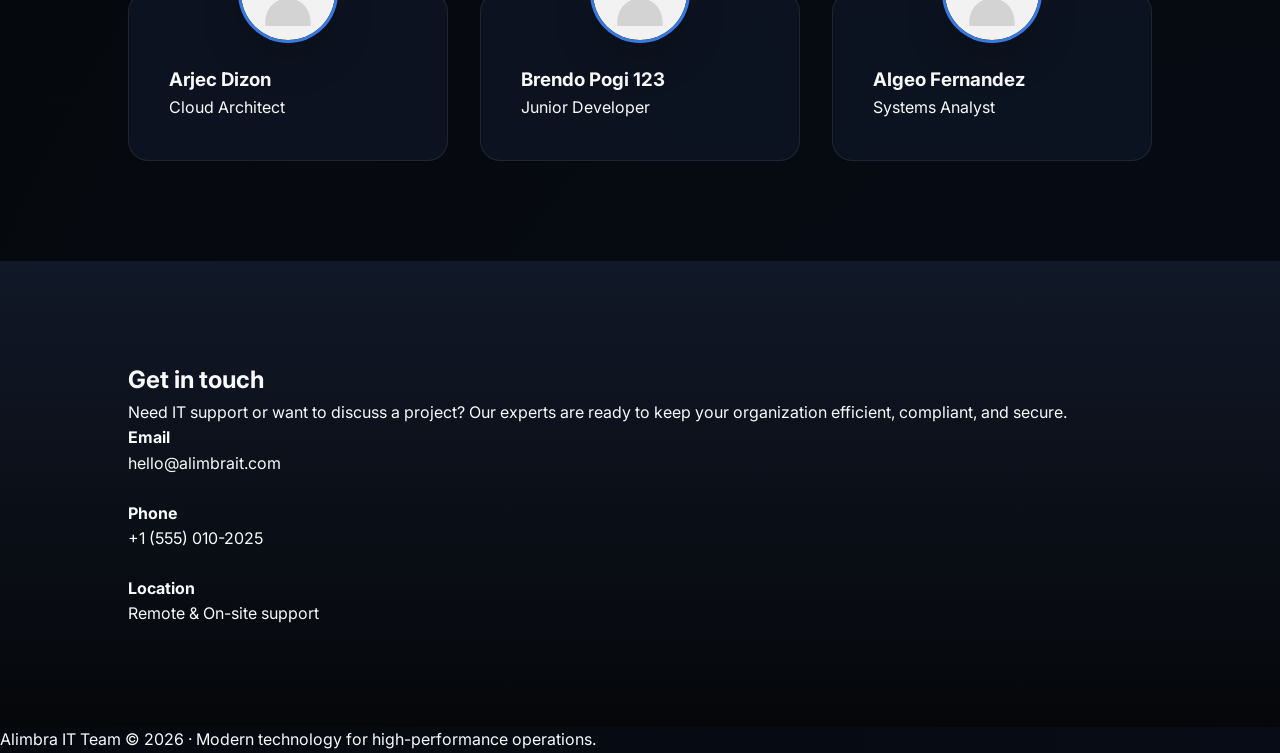
==== commit 4bf34193: "itim mode" ====
--- a/html/homepage.html
+++ b/html/homepage.html
@@ -31,6 +31,7 @@
       </div>
       <div class="hero-visual">
         <div class="hero-card">
+          <img src="../images/hero-monitoring.svg" alt="Monitoring illustration" class="hero-icon">
           <h2>24/7 Monitoring</h2>
           <p>Keeping systems stable with constant surveillance and rapid incident response.</p>
         </div>
@@ -41,27 +42,27 @@
       <div class="section-grid">
         <div>
           <h2>About AlimbraTeam IT</h2>
-          <p>We are a dedicated IT team that helps businesses run securely and efficiently. From desktop support to cloud transformation, we provide the technical foundation your organization needs to succeed.</p>
+          <p>We are a fresh graduate IT team delivering modern technology support with enthusiasm, precision, and strong attention to detail. From launch-ready cloud setups to practical security improvements, we help small businesses stay efficient and secure.</p>
           <ul>
-            <li>Strategic IT planning</li>
-            <li>Managed support and operations</li>
-            <li>Secure network design</li>
+            <li>Startup-friendly IT support</li>
+            <li>Cloud and infrastructure delivery</li>
+            <li>Security-first systems design</li>
           </ul>
         </div>
         <div class="stats-card">
-          <div>
-            <span>8+</span>
-            <p>Years supporting clients</p>
-          </div>
-          <div>
-            <span>99.9%</span>
-            <p>uptime for managed systems</p>
-          </div>
-          <div>
-            <span>50+</span>
-            <p>completed IT projects</p>
-          </div>
-        </div>
+  <div class="stat-item">
+    <span class="stat-number">2026</span>
+    <p>Established</p>
+  </div>
+  <div class="stat-item">
+    <span class="stat-number">15+</span>
+    <p>Modern Deployments</p>
+  </div>
+  <div class="stat-item">
+    <span class="stat-number">99.9%</span>
+    <p>System Uptime</p>
+  </div>
+</div>
       </div>
     </section>
 
@@ -72,18 +73,22 @@
       </div>
       <div class="card-grid">
         <article class="service-card">
+          <img src="../images/icon-support.svg" alt="IT support icon" class="service-icon">
           <h3>IT Support</h3>
           <p>Fast help desk support, troubleshooting, patching, and endpoint management for your workforce.</p>
         </article>
         <article class="service-card">
+          <img src="../images/icon-cloud.svg" alt="Cloud infrastructure icon" class="service-icon">
           <h3>Cloud & Infrastructure</h3>
           <p>Design, deploy, and manage cloud platforms, hybrid environments, and virtual infrastructure.</p>
         </article>
         <article class="service-card">
+          <img src="../images/icon-security.svg" alt="Cybersecurity icon" class="service-icon">
           <h3>Cybersecurity</h3>
           <p>Protect your network, data, and employees with threat detection, access controls, and secure policies.</p>
         </article>
         <article class="service-card">
+          <img src="../images/icon-network.svg" alt="Network administration icon" class="service-icon">
           <h3>Network Administration</h3>
           <p>Reliable routing, switching, VPNs, and wireless design so your team stays connected everywhere.</p>
         </article>
@@ -97,32 +102,44 @@
       </div>
       <div class="team-grid">
         <article class="profile-card">
-          <div class="avatar">A</div>
+          <div class="profile-photo">
+            <img src="../images/profile-placeholder.svg" alt="Profile image for Al-Khazri Alim">
+          </div>
           <h3>Al-Khazri Alim</h3>
-          <p>bossing namin</p>
+          <p>Team Lead</p>
         </article>
         <article class="profile-card">
-          <div class="avatar">I</div>
+          <div class="profile-photo">
+            <img src="../images/profile-placeholder.svg" alt="Profile image for Incent Ramillano">
+          </div>
           <h3>Incent Ramillano</h3>
           <p>Senior Developer</p>
         </article>
         <article class="profile-card">
-          <div class="avatar">M</div>
+          <div class="profile-photo">
+            <img src="../images/profile-placeholder.svg" alt="Profile image for Marco Jean Pagotaisidro">
+          </div>
           <h3>Marco Jean Pagotaisidro</h3>
           <p>Security Analyst</p>
         </article>
         <article class="profile-card">
-          <div class="avatar">A</div>
+          <div class="profile-photo">
+            <img src="../images/profile-placeholder.svg" alt="Profile image for Arjec Dizon">
+          </div>
           <h3>Arjec Dizon</h3>
           <p>Cloud Architect</p>
         </article>
         <article class="profile-card">
-          <div class="avatar">B</div>
+          <div class="profile-photo">
+            <img src="../images/profile-placeholder.svg" alt="Profile image for Brendo Pogi">
+          </div>
           <h3>Brendo Pogi 123</h3>
           <p>Junior Developer</p>
         </article>
         <article class="profile-card">
-          <div class="avatar">A</div>
+          <div class="profile-photo">
+            <img src="../images/profile-placeholder.svg" alt="Profile image for Algeo Fernandez">
+          </div>
           <h3>Algeo Fernandez</h3>
           <p>Systems Analyst</p>
         </article>
@@ -147,5 +164,7 @@
   <footer class="site-footer">
     <p>Alimbra IT Team © 2026 · Modern technology for high-performance operations.</p>
   </footer>
+
+  <script src="../js/style.js" defer></script>
 </body>
 </html>
--- a/css/homapage.css
+++ b/css/homapage.css
@@ -1,24 +1,20 @@
+@import url('https://fonts.googleapis.com/css2?family=Inter:wght@300;400;600;800&family=Plus+Jakarta+Sans:wght@700;800&display=swap');
 
 :root {
-  color-scheme: light;
-  color: #0f172a;
-  background: #eef2ff;
-  font-family: Inter, system-ui, -apple-system, BlinkMacSystemFont, "Segoe UI", sans-serif;
-  font-size: 16px;
-  line-height: 1.65;
-  --surface: #ffffff;
-  --surface-soft: #f8fafc;
-  --surface-muted: #eff3fb;
-  --text: #0f172a;
-  --text-muted: #5b6b84;
-  --brand: #0f172a;
-  --accent: #3348ff;
-  --accent-soft: #eef2ff;
-  --border: #d6dee9;
+  --bg-main: #05070a;
+  --bg-card: rgba(17, 24, 39, 0.7);
+  --accent: #3b82f6;
+  --accent-glow: rgba(59, 130, 246, 0.3);
+  --text-main: #f8fafc;
+  --text-muted: #94a3b8;
+  --border-color: rgba(255, 255, 255, 0.08);
+  --glass: blur(12px);
 }
 
 * {
   box-sizing: border-box;
+  margin: 0;
+  padding: 0;
 }
 
 html {
@@ -26,364 +22,264 @@
 }
 
 body {
-  margin: 0;
-  min-height: 100vh;
-  background: linear-gradient(180deg, #f3f6ff 0%, #eef2fb 45%, #ffffff 100%);
-  color: var(--text);
-  font-smoothing: antialiased;
-}
-
-a {
-  color: inherit;
-  text-decoration: none;
-}
-
-img {
-  max-width: 100%;
-  display: block;
-}
-
+  background-color: var(--bg-main);
+  background-image: 
+    radial-gradient(circle at 0% 0%, rgba(59, 130, 246, 0.05) 0%, transparent 50%),
+    radial-gradient(circle at 100% 100%, rgba(37, 99, 235, 0.05) 0%, transparent 50%);
+  color: var(--text-main);
+  font-family: 'Inter', sans-serif;
+  line-height: 1.6;
+  overflow-x: hidden;
+}
+
+/* --- Header & Nav --- */
 .site-header {
-  position: sticky;
+  position: fixed;
   top: 0;
-  z-index: 20;
+  width: 100%;
+  z-index: 1000;
   display: flex;
   justify-content: space-between;
   align-items: center;
-  gap: 1rem;
-  padding: 1.25rem 2rem;
-  background: rgba(255, 255, 255, 0.95);
-  border-bottom: 1px solid rgba(15, 23, 42, 0.08);
-  backdrop-filter: blur(14px);
+  padding: 1.5rem 5%;
+  background: rgba(5, 7, 10, 0.8);
+  backdrop-filter: var(--glass);
+  border-bottom: 1px solid var(--border-color);
 }
 
 .logo {
-  font-size: 1.15rem;
+  font-family: 'Plus Jakarta Sans', sans-serif;
+  font-size: 1.5rem;
   font-weight: 800;
-  letter-spacing: -0.04em;
-  color: var(--brand);
-}
-
-.main-nav {
-  display: flex;
-  flex-wrap: wrap;
-  gap: 1.5rem;
+  background: linear-gradient(to right, #fff, #94a3b8);
+  -webkit-background-clip: text;
+  -webkit-text-fill-color: transparent;
 }
 
 .main-nav a {
+  margin-left: 2rem;
+  text-decoration: none;
   color: var(--text-muted);
-  font-weight: 600;
-  transition: color 0.2s ease;
+  font-weight: 500;
+  font-size: 0.9rem;
+  transition: 0.3s;
 }
 
 .main-nav a:hover {
   color: var(--accent);
-}
-
+  text-shadow: 0 0 10px var(--accent-glow);
+}
+
+/* --- Hero Section --- */
 .hero {
-  min-height: calc(100vh - 96px);
+  padding: 180px 10% 100px;
   display: grid;
-  grid-template-columns: 1.2fr 0.9fr;
+  grid-template-columns: 1fr 1fr;
   align-items: center;
-  gap: 3rem;
-  padding: 5rem 2rem 4rem;
-}
-
-.hero-copy {
-  max-width: 610px;
+  gap: 4rem;
 }
 
 .eyebrow {
-  margin: 0 0 1rem;
+  color: var(--accent);
   text-transform: uppercase;
-  letter-spacing: 0.3em;
-  font-size: 0.78rem;
+  letter-spacing: 4px;
   font-weight: 700;
-  color: var(--accent);
+  font-size: 0.8rem;
+  margin-bottom: 1rem;
+  display: block;
 }
 
 .hero h1 {
-  margin: 0 0 1.5rem;
-  font-size: clamp(2.8rem, 4vw, 4.2rem);
-  line-height: 1.02;
-  letter-spacing: -0.03em;
-  color: #0f172a;
+  font-family: 'Plus Jakarta Sans', sans-serif;
+  font-size: clamp(2.5rem, 5vw, 4rem);
+  line-height: 1.1;
+  margin-bottom: 1.5rem;
+  background: linear-gradient(135deg, #fff 0%, #64748b 100%);
+  -webkit-background-clip: text;
+  -webkit-text-fill-color: transparent;
 }
 
 .hero-copy p {
-  margin: 0;
-  max-width: 40rem;
   color: var(--text-muted);
-  font-size: 1rem;
-}
-
-.hero-actions {
-  display: flex;
-  flex-wrap: wrap;
-  gap: 1rem;
-  margin-top: 2.25rem;
-}
-
-.btn {
-  display: inline-flex;
-  align-items: center;
-  justify-content: center;
-  min-height: 54px;
-  padding: 0 1.8rem;
-  border-radius: 999px;
-  font-weight: 700;
-  transition: transform 0.2s ease, box-shadow 0.2s ease, background-color 0.2s ease;
-}
-
-.btn:hover {
-  transform: translateY(-1px);
-}
-
-.btn-primary {
-  background: var(--accent);
-  color: white;
-  box-shadow: 0 20px 40px rgba(51, 72, 255, 0.16);
-}
-
-.btn-secondary {
-  border: 1px solid rgba(15, 23, 42, 0.1);
-  background: white;
-  color: var(--text);
-}
-
-.hero-visual {
-  display: grid;
-  place-content: center;
-}
-
-.hero-card {
-  width: 100%;
-  min-height: 320px;
-  padding: 2.5rem;
-  border-radius: 32px;
-  background: linear-gradient(180deg, rgba(51, 72, 255, 0.08), rgba(255, 255, 255, 0.92));
-  border: 1px solid rgba(51, 72, 255, 0.14);
-  box-shadow: 0 24px 48px rgba(15, 23, 42, 0.08);
-}
-
-.hero-card h2 {
-  margin-top: 0;
-  font-size: 1.85rem;
-  color: #0f172a;
-}
-
-.hero-card p {
-  margin: 1rem 0 0;
-  color: var(--text-muted);
-}
-
-.section {
-  padding: 4.25rem 2rem;
-}
-
-.section-light {
-  background: var(--surface-soft);
-}
-
-.section-dark {
-  background: white;
-}
-
-.section-header {
-  max-width: 720px;
-  margin: 0 auto 2rem;
-  text-align: center;
-}
-
-.section-header h2 {
-  margin: 0.75rem 0 0;
-  font-size: clamp(2rem, 3vw, 2.75rem);
-  color: var(--brand);
-}
-
-.section-grid,
-.contact-grid {
-  display: grid;
-  gap: 2rem;
-}
-
-.section-grid {
-  grid-template-columns: 1.4fr 1fr;
-  align-items: start;
-}
-
-.stats-card {
-  display: grid;
-  gap: 1rem;
-  padding: 2rem;
-  border-radius: 28px;
-  background: white;
-  border: 1px solid rgba(15, 23, 42, 0.08);
-  box-shadow: 0 28px 60px rgba(15, 23, 42, 0.06);
-}
-
-.stats-card div {
+  font-size: 1.15rem;
+  max-width: 500px;
+  margin-bottom: 2.5rem;
+  opacity: 0;
+  transform: translateY(16px);
+  transition: opacity 0.8s ease, transform 0.8s ease;
+}
+
+.hero h1 {
+  opacity: 0;
+  transform: translateY(16px);
+  transition: opacity 0.8s ease, transform 0.8s ease;
+}
+
+.hero h1.visible,
+.hero-copy.visible {
+  opacity: 1;
+  transform: translateY(0);
+}
+
+.hero-icon,
+.service-icon {
+  display: block;
+  width: 56px;
+  height: 56px;
+  margin-bottom: 1.5rem;
+}
+
+.stat-item {
   padding: 1rem 0;
-  border-bottom: 1px solid rgba(15, 23, 42, 0.06);
-}
-
-.stats-card div:last-child {
+  border-bottom: 1px solid rgba(255, 255, 255, 0.08);
+}
+
+.stat-item:last-child {
   border-bottom: none;
 }
 
-.stats-card span {
+.stat-number {
   display: block;
   font-size: 2rem;
   font-weight: 800;
-  color: #111827;
-}
-
-.stats-card p {
-  margin: 0.5rem 0 0;
-  color: var(--text-muted);
-}
-
-.card-grid {
+  color: #ffffff;
+  margin-bottom: 0.5rem;
+}
+
+/* --- Buttons --- */
+.btn {
+  position: relative;
+  overflow: hidden;
+  padding: 1rem 2rem;
+  border-radius: 8px;
+  font-weight: 600;
+  text-decoration: none;
+  display: inline-block;
+  transition: 0.3s all;
+  --mouse-x: 50%;
+}
+
+.btn-primary {
+  background: radial-gradient(circle at var(--mouse-x) center, rgba(255,255,255,0.17), transparent 35%), var(--accent);
+  color: white;
+  box-shadow: 0 0 20px var(--accent-glow);
+  background-repeat: no-repeat;
+}
+
+.btn-primary:hover {
+  transform: translateY(-3px);
+  box-shadow: 0 0 35px var(--accent-glow);
+}
+
+.btn-secondary {
+  border: 1px solid var(--border-color);
+  color: white;
+  margin-left: 1rem;
+}
+
+.btn-secondary:hover {
+  background: rgba(255,255,255,0.05);
+}
+
+/* --- Advanced Cards --- */
+.hero-card, .service-card, .profile-card, .stats-card {
+  background: var(--bg-card);
+  backdrop-filter: var(--glass);
+  border: 1px solid var(--border-color);
+  border-radius: 20px;
+  padding: 2.5rem;
+  transition: 0.4s cubic-bezier(0.175, 0.885, 0.32, 1.275);
+  opacity: 0;
+  transform: translateY(20px);
+}
+
+.hero-card:hover, .service-card:hover, .profile-card:hover {
+  border-color: rgba(59, 130, 246, 0.5);
+  transform: translateY(-10px);
+  background: rgba(17, 24, 39, 0.9);
+}
+
+.hero-card.visible, .service-card.visible, .profile-card.visible, .stats-card.visible, .contact-card.visible {
+  opacity: 1;
+  transform: translateY(0);
+}
+
+.section {
+  padding: 100px 10%;
+}
+
+.section-header {
+  text-align: center;
+  margin-bottom: 4rem;
+}
+
+.card-grid, .team-grid {
   display: grid;
-  grid-template-columns: repeat(2, minmax(0, 1fr));
+  grid-template-columns: repeat(auto-fit, minmax(280px, 1fr));
+  gap: 2rem;
+}
+
+/* --- Profile Styling --- */
+.profile-card {
+  position: relative;
+  padding-top: 4.5rem;
+}
+
+.profile-photo {
+  position: absolute;
+  top: -50px;
+  left: 50%;
+  transform: translateX(-50%);
+  width: 100px;
+  height: 100px;
+  border-radius: 50%;
+  border: 3px solid rgba(59, 130, 246, 0.9);
+  background: rgba(255, 255, 255, 0.08);
+  overflow: hidden;
+  box-shadow: 0 18px 40px rgba(0, 0, 0, 0.15);
+}
+
+.profile-photo img {
+  width: 100%;
+  height: 100%;
+  object-fit: cover;
+  border-radius: 50%;
+  filter: grayscale(100%);
+  transition: 0.4s;
+}
+
+.profile-card:hover img {
+  filter: grayscale(0%);
+}
+
+/* --- Contact Section --- */
+.contact-section {
+  background: linear-gradient(0deg, rgba(5,7,10,1) 0%, rgba(17,24,39,1) 100%);
+}
+
+.contact-card {
+  display: flex;
+  flex-direction: column;
   gap: 1.5rem;
 }
 
-.service-card,
-.profile-card,
-.contact-card {
-  padding: 2rem;
-  border-radius: 28px;
-  background: var(--surface);
-  border: 1px solid rgba(15, 23, 42, 0.06);
-  box-shadow: 0 18px 36px rgba(15, 23, 42, 0.05);
-  transition: transform 0.2s ease, box-shadow 0.2s ease;
-}
-
-.service-card:hover,
-.profile-card:hover,
-.contact-card:hover {
-  transform: translateY(-2px);
-  box-shadow: 0 24px 48px rgba(15, 23, 42, 0.08);
-}
-
-.service-card h3,
-.profile-card h3 {
-  margin-top: 0;
-  color: var(--brand);
-}
-
-.service-card p,
-.profile-card p,
-.contact-card p {
-  color: var(--text-muted);
-}
-
-.team-grid {
-  display: grid;
-  grid-template-columns: repeat(3, minmax(0, 1fr));
-  gap: 1.5rem;
-}
-
-.profile-card {
-  text-align: center;
-}
-
-.avatar {
-  width: 72px;
-  height: 72px;
-  margin: 0 auto 1.2rem;
-  display: grid;
-  place-items: center;
-  border-radius: 50%;
-  background: var(--accent);
-  color: white;
-  font-size: 1.75rem;
-  font-weight: 700;
-}
-
-.contact-section {
-  background: #0f172a;
-  color: white;
-}
-
-.contact-grid {
-  grid-template-columns: 1.5fr 1fr;
-  align-items: center;
-}
-
-.contact-card {
-  background: rgba(255, 255, 255, 0.06);
-  border: 1px solid rgba(255, 255, 255, 0.14);
-}
-
-.contact-card strong {
-  display: block;
-  margin-bottom: 0.35rem;
-  color: #ffffff;
-}
-
-.contact-card p {
-  margin: 0 0 1.25rem;
-}
-
-.site-footer {
-  padding: 1.5rem 2rem;
-  text-align: center;
-  background: rgba(255, 255, 255, 0.95);
-  border-top: 1px solid rgba(15, 23, 42, 0.06);
-  color: var(--text-muted);
-}
-
-@media (max-width: 900px) {
-  .hero,
-  .section-grid,
-  .contact-grid,
-  .card-grid,
-  .team-grid {
+/* --- Animations --- */
+@keyframes fadeIn {
+  from { opacity: 0; transform: translateY(20px); }
+  to { opacity: 1; transform: translateY(0); }
+}
+
+.hero-copy, .hero-visual {
+  animation: fadeIn 1s ease-out forwards;
+}
+
+/* --- Responsive --- */
+@media (max-width: 968px) {
+  .hero {
     grid-template-columns: 1fr;
+    text-align: center;
+    padding-top: 140px;
   }
-
-  .hero {
-    padding: 3.5rem 1.5rem 2.5rem;
-  }
-
-  .main-nav {
-    justify-content: center;
-  }
-}
-
-@media (max-width: 640px) {
-  .site-header {
-    flex-direction: column;
-    align-items: flex-start;
-    gap: 1rem;
-  }
-
-  .hero {
-    min-height: auto;
-  }
-
-  .hero-visual {
-    order: -1;
-  }
-
-  .stats-card,
-  .service-card,
-  .profile-card,
-  .contact-card {
-    padding: 1.5rem;
-  }
-
-  .main-nav {
-    gap: 1rem;
-  }
-
-  .team-grid {
-    grid-template-columns: 1fr;
-  }
-
-  .contact-grid {
-    grid-template-columns: 1fr;
-  }
-}
+  .hero-copy { margin: 0 auto; }
+  .btn-secondary { margin: 1rem 0 0 0; display: block; }
+}
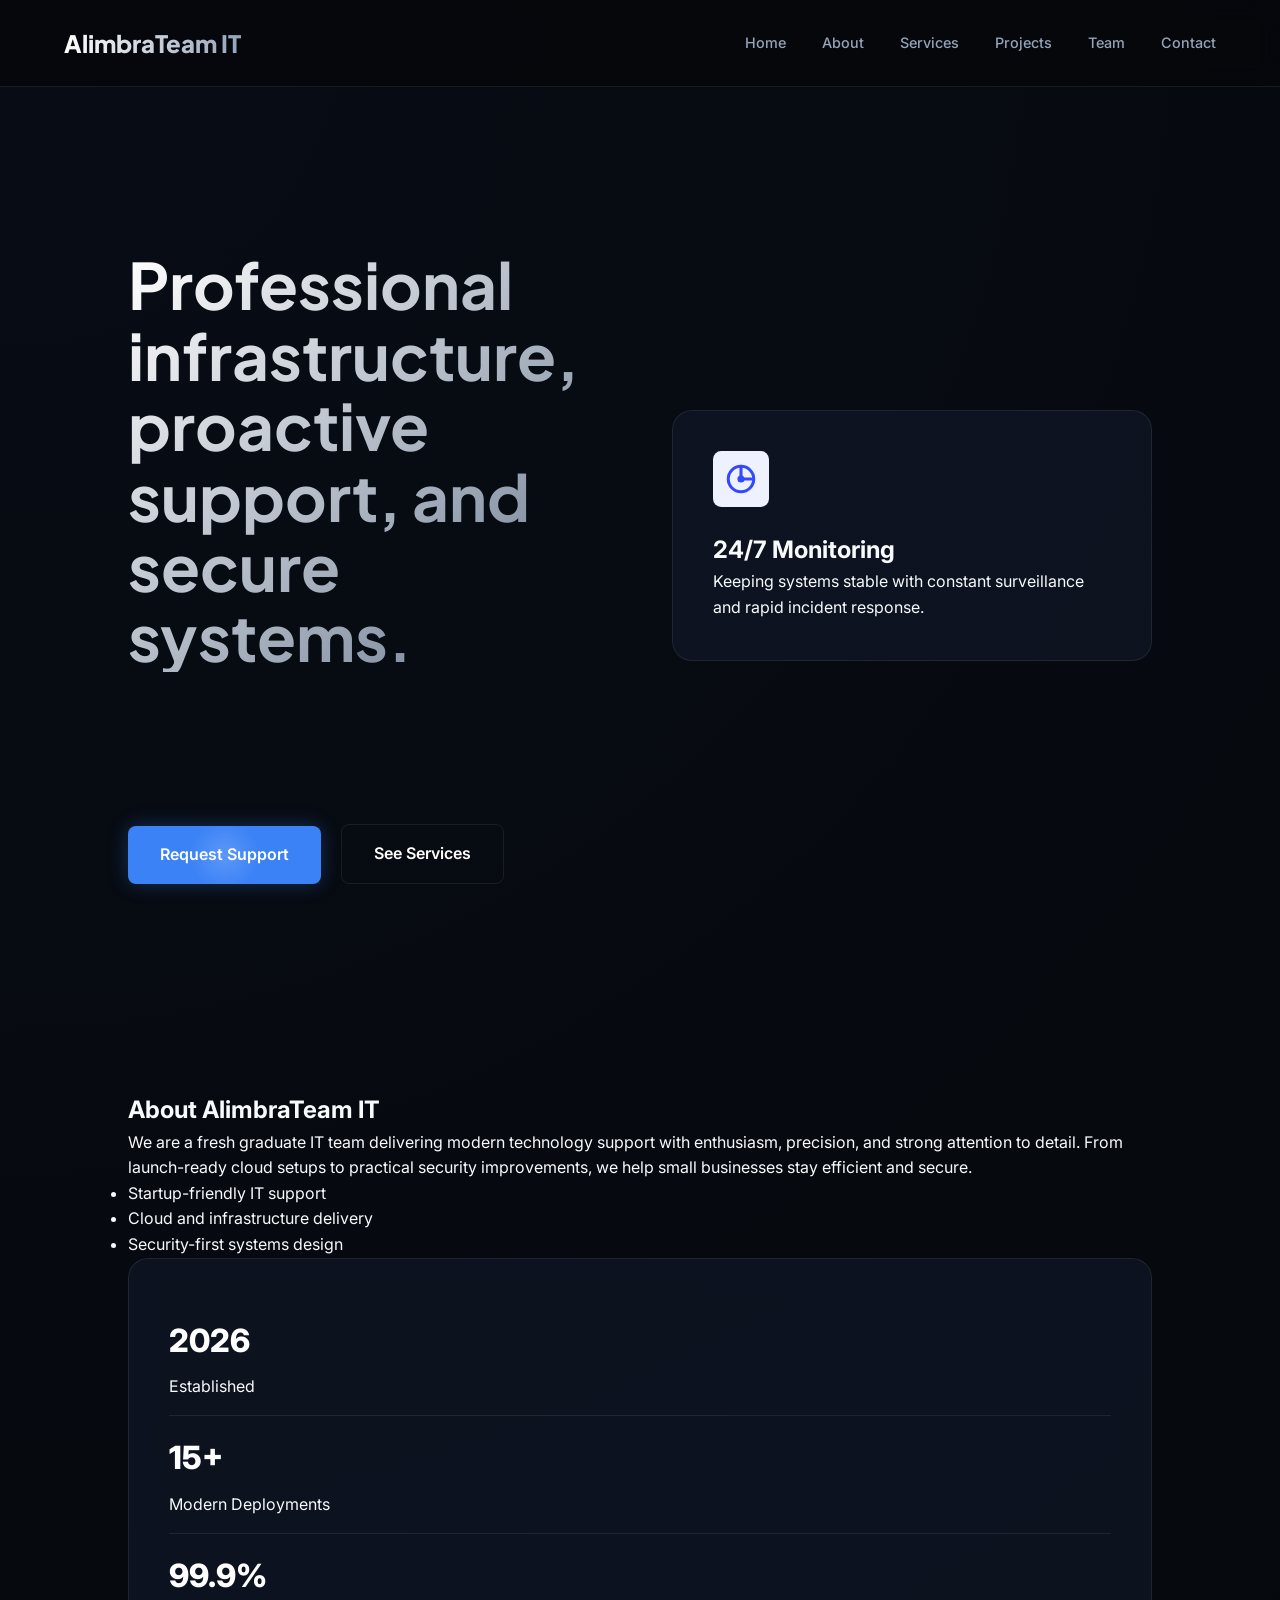
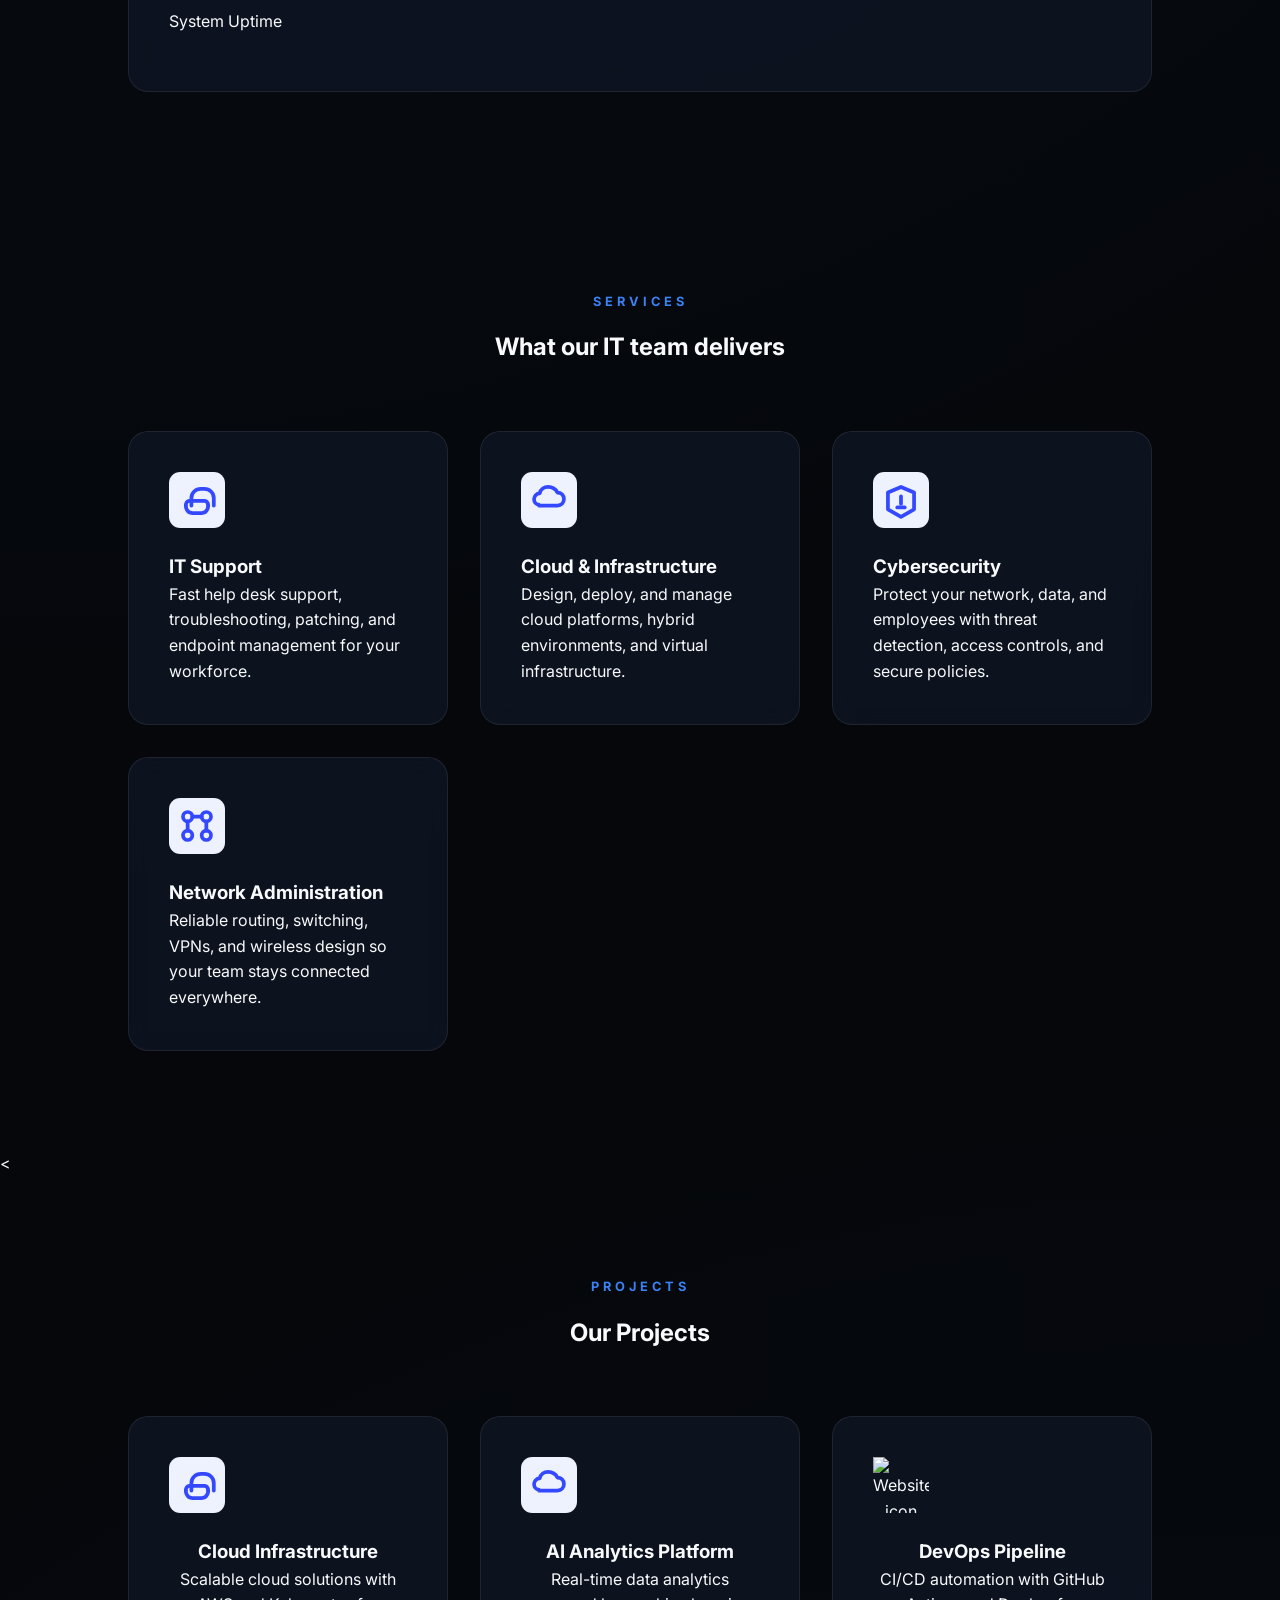
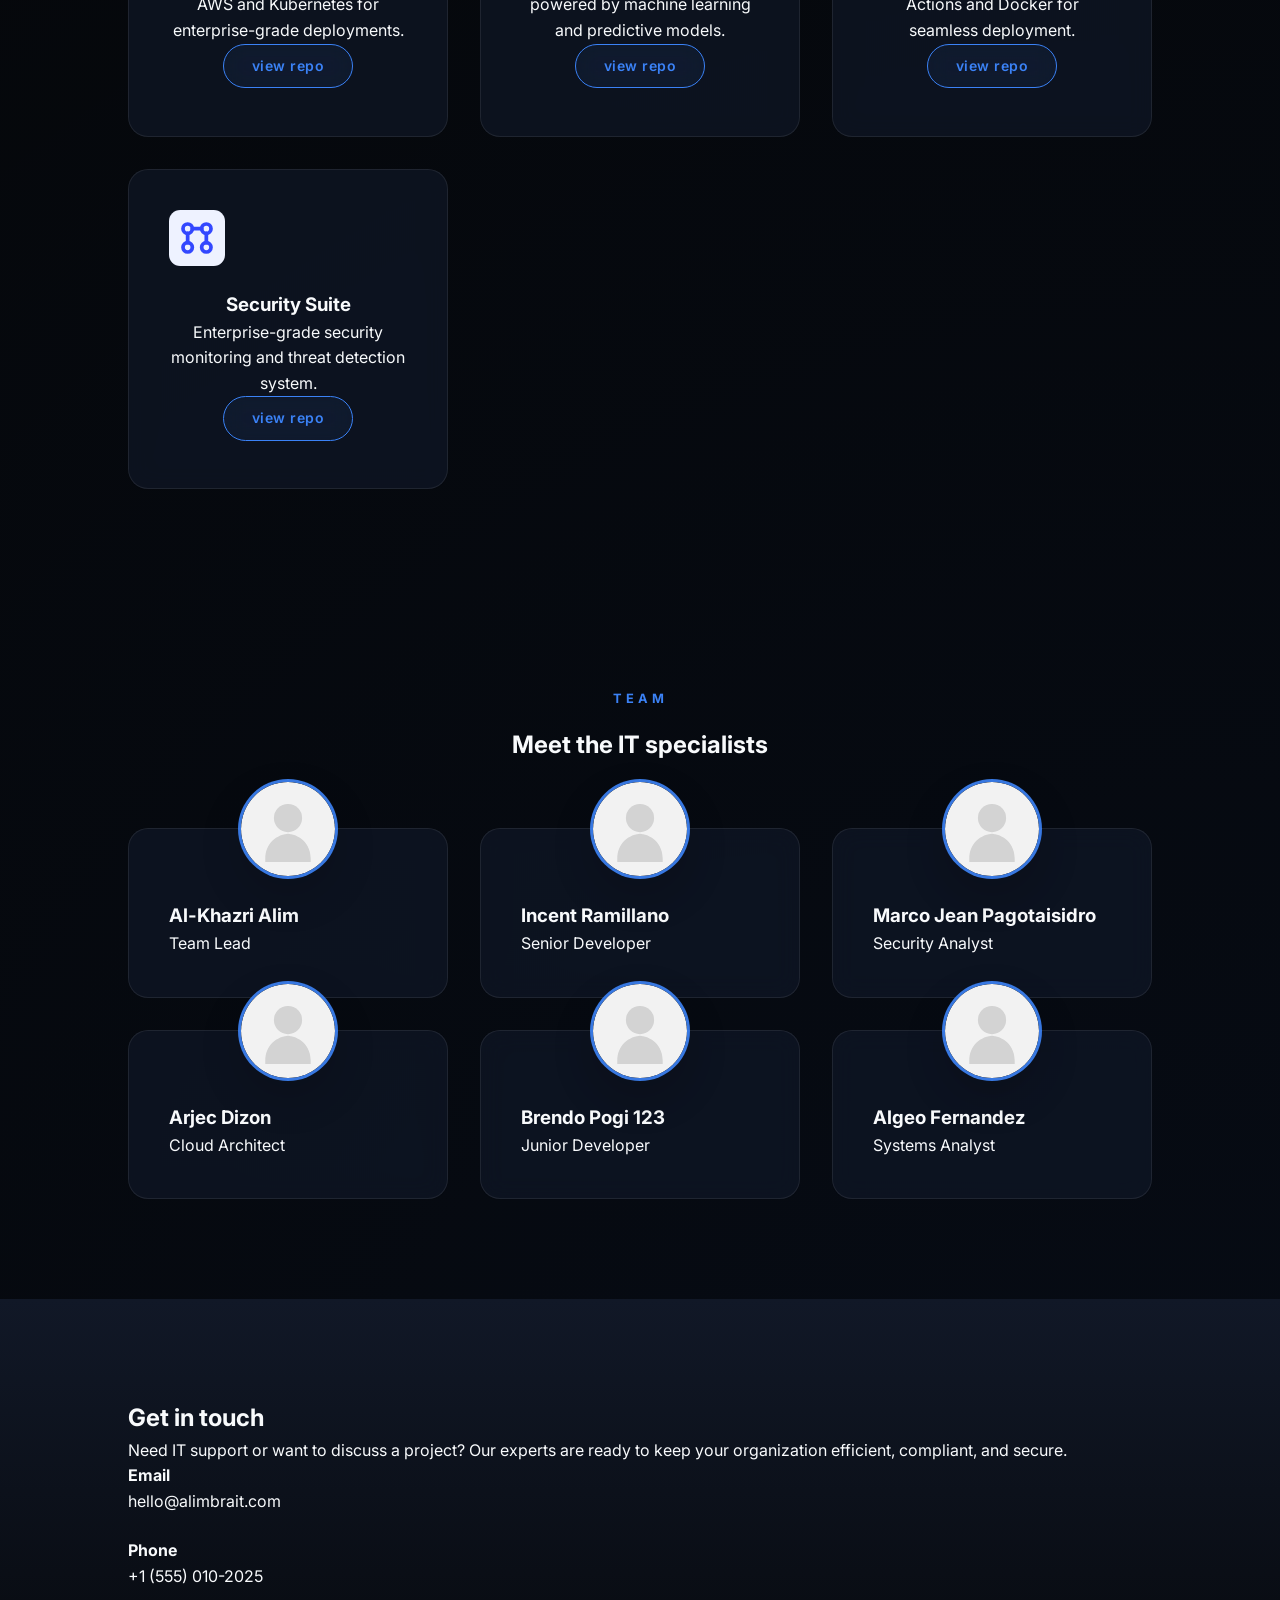
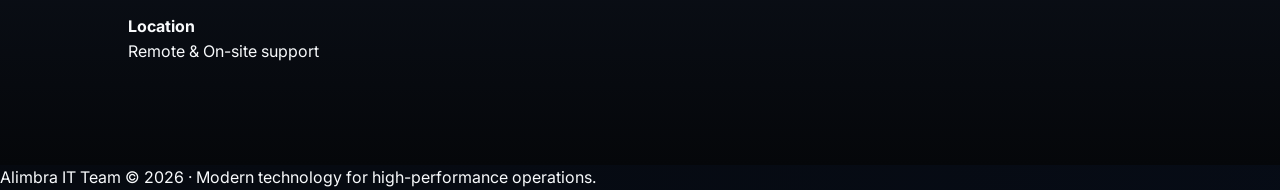
==== commit 7c466798: "project repo section add just insert your repo" ====
--- a/html/homepage.html
+++ b/html/homepage.html
@@ -13,6 +13,7 @@
       <a href="#home">Home</a>
       <a href="#about">About</a>
       <a href="#services">Services</a>
+      <a href="#projects">Projects</a>
       <a href="#team">Team</a>
       <a href="#contact">Contact</a>
     </nav>
@@ -88,12 +89,44 @@
           <p>Protect your network, data, and employees with threat detection, access controls, and secure policies.</p>
         </article>
         <article class="service-card">
-          <img src="../images/icon-network.svg" alt="Network administration icon" class="service-icon">
+          <img src="../images/icon-network.svg" alt="Network administration icon" class="project-icon">
           <h3>Network Administration</h3>
           <p>Reliable routing, switching, VPNs, and wireless design so your team stays connected everywhere.</p>
         </article>
       </div>
     </section>
+ <<section id="projects" class="section section-dark">
+  <div class="section-header">
+    <p class="eyebrow">Projects</p>
+    <h2>Our Projects</h2>
+  </div>
+  <div class="card-grid">
+    <article class="project-card">
+      <img src="../images/icon-support.svg" alt="IT support icon" class="project-icon">
+      <h3>Cloud Infrastructure</h3>
+      <p>Scalable cloud solutions with AWS and Kubernetes for enterprise-grade deployments.</p>
+      <a href="https://github.com/demo/cloud-infra" class="repo-link" target="_blank">view repo</a>
+    </article>
+    <article class="project-card">
+      <img src="../images/icon-cloud.svg" alt="Cloud infrastructure icon" class="project-icon">
+      <h3>AI Analytics Platform</h3>
+      <p>Real-time data analytics powered by machine learning and predictive models.</p>
+      <a href="https://github.com/demo/ai-analytics" class="repo-link repo-link-gradient" target="_blank">view repo</a>
+    </article>
+    <article class="project-card">
+      <img src="../images/icon-webapp.svg" alt="Website icon" class="project-icon">
+      <h3>DevOps Pipeline</h3>
+      <p>CI/CD automation with GitHub Actions and Docker for seamless deployment.</p>
+      <a href="https://github.com/demo/devops-pipeline" class="repo-link repo-link-outline" target="_blank">view repo</a>
+    </article>
+    <article class="project-card">
+      <img src="../images/icon-network.svg" alt="Network administration icon" class="project-icon">
+      <h3>Security Suite</h3>
+      <p>Enterprise-grade security monitoring and threat detection system.</p>
+      <a href="https://github.com/demo/security-suite" class="repo-link repo-link-glass" target="_blank">view repo</a>
+    </article>
+  </div>
+</section>
 
     <section id="team" class="section section-light">
       <div class="section-header">
--- a/css/homapage.css
+++ b/css/homapage.css
@@ -122,7 +122,8 @@
 }
 
 .hero-icon,
-.service-icon {
+.service-icon,
+.project-icon {
   display: block;
   width: 56px;
   height: 56px;
@@ -181,8 +182,121 @@
   background: rgba(255,255,255,0.05);
 }
 
-/* --- Advanced Cards --- */
-.hero-card, .service-card, .profile-card, .stats-card {
+/* --- Repo Link/Button Styles --- */
+.repo-link, .repo-btn {
+  display: inline-block;
+  background: transparent;
+  border: 1.5px solid var(--accent);
+  color: var(--accent);
+  text-decoration: none;
+  padding: 10px 28px;
+  border-radius: 40px;
+  font-size: 14px;
+  font-weight: 600;
+  font-family: inherit;
+  transition: all 0.3s cubic-bezier(0.34, 1.56, 0.64, 1);
+  cursor: pointer;
+  text-transform: lowercase;
+  letter-spacing: 0.5px;
+  position: relative;
+  overflow: hidden;
+  backdrop-filter: var(--glass);
+  background: rgba(59, 130, 246, 0.05);
+}
+
+.repo-link::before, .repo-btn::before {
+  content: '';
+  position: absolute;
+  top: 0;
+  left: -100%;
+  width: 100%;
+  height: 100%;
+  background: rgba(59, 130, 246, 0.1);
+  transition: left 0.3s ease;
+  z-index: -1;
+}
+
+.repo-link:hover, .repo-btn:hover {
+  background: radial-gradient(circle at 50% 50%, rgba(59, 130, 246, 0.3), rgba(59, 130, 246, 0.1));
+  color: #fff;
+  border-color: rgba(59, 130, 246, 0.8);
+  transform: translateY(-3px);
+  box-shadow: 0 8px 20px var(--accent-glow);
+}
+
+.repo-link:active, .repo-btn:active {
+  transform: translateY(-1px);
+  box-shadow: 0 4px 12px var(--accent-glow);
+}
+
+/* Button style for <button> element */
+.repo-btn {
+  border: none;
+  border: 1.5px solid var(--accent);
+  background: transparent;
+}
+
+/* Dark/light variant for different section backgrounds */
+.repo-link-light, .repo-btn-light {
+  border-color: var(--text-main);
+  color: var(--text-main);
+  background: rgba(248, 250, 252, 0.05);
+}
+
+.repo-link-light:hover, .repo-btn-light:hover {
+  background: rgba(248, 250, 252, 0.15);
+  color: #fff;
+  border-color: var(--text-main);
+  box-shadow: 0 8px 20px rgba(248, 250, 252, 0.2);
+}
+
+/* Small variant */
+.repo-link-sm, .repo-btn-sm {
+  padding: 6px 18px;
+  font-size: 12px;
+  border-radius: 30px;
+}
+
+/* Large variant */
+.repo-link-lg, .repo-btn-lg {
+  padding: 14px 36px;
+  font-size: 16px;
+  border-radius: 50px;
+}
+
+/* Filled variant */
+.repo-link-filled, .repo-btn-filled {
+  background: linear-gradient(135deg, rgba(59, 130, 246, 0.9), rgba(59, 130, 246, 0.7));
+  color: #fff;
+  border-color: var(--accent);
+  box-shadow: 0 4px 15px var(--accent-glow);
+}
+
+.repo-link-filled:hover, .repo-btn-filled:hover {
+  background: linear-gradient(135deg, var(--accent), rgba(59, 130, 246, 0.8));
+  box-shadow: 0 8px 25px var(--accent-glow);
+}
+
+/* Ghost variant with glow effect */
+.repo-link-ghost, .repo-btn-ghost {
+  background: transparent;
+  border-color: rgba(59, 130, 246, 0.5);
+  color: rgba(59, 130, 246, 0.9);
+}
+
+.repo-link-ghost:hover, .repo-btn-ghost:hover {
+  border-color: var(--accent);
+  background: rgba(59, 130, 246, 0.15);
+  box-shadow: 0 0 15px var(--accent-glow), inset 0 0 15px rgba(59, 130, 246, 0.1);
+}
+
+/* Animation for glow effect */
+.repo-link.pulse, .repo-btn.pulse {
+  animation: glowPulse 2s ease-in-out infinite;
+}
+
+/* --- Repo Card Styles --- */
+.repo-card {
   background: var(--bg-card);
   backdrop-filter: var(--glass);
   border: 1px solid var(--border-color);
@@ -191,15 +305,141 @@
   transition: 0.4s cubic-bezier(0.175, 0.885, 0.32, 1.275);
   opacity: 0;
   transform: translateY(20px);
-}
-
-.hero-card:hover, .service-card:hover, .profile-card:hover {
+  position: relative;
+  overflow: hidden;
+}
+
+.repo-card::before {
+  content: '';
+  position: absolute;
+  top: 0;
+  left: -100%;
+  width: 100%;
+  height: 100%;
+  background: linear-gradient(90deg, transparent, rgba(59, 130, 246, 0.1), transparent);
+  transition: left 0.5s ease;
+  z-index: 1;
+}
+
+.repo-card:hover::before {
+  left: 100%;
+}
+
+.repo-card.visible {
+  opacity: 1;
+  transform: translateY(0);
+}
+
+.repo-card:hover {
   border-color: rgba(59, 130, 246, 0.5);
   transform: translateY(-10px);
   background: rgba(17, 24, 39, 0.9);
-}
-
-.hero-card.visible, .service-card.visible, .profile-card.visible, .stats-card.visible, .contact-card.visible {
+  box-shadow: 0 8px 32px var(--accent-glow);
+}
+
+.repo-card-header {
+  display: flex;
+  align-items: center;
+  justify-content: space-between;
+  margin-bottom: 1.5rem;
+  position: relative;
+  z-index: 2;
+}
+
+.repo-card-title {
+  font-size: 1.25rem;
+  font-weight: 700;
+  color: var(--text-main);
+  font-family: 'Plus Jakarta Sans', sans-serif;
+}
+
+.repo-card-badge {
+  background: rgba(59, 130, 246, 0.2);
+  color: var(--accent);
+  padding: 0.35rem 0.75rem;
+  border-radius: 20px;
+  font-size: 0.75rem;
+  font-weight: 600;
+  text-transform: uppercase;
+  letter-spacing: 0.5px;
+  border: 1px solid rgba(59, 130, 246, 0.3);
+}
+
+.repo-card-description {
+  color: var(--text-muted);
+  font-size: 0.95rem;
+  line-height: 1.5;
+  margin-bottom: 1.5rem;
+  position: relative;
+  z-index: 2;
+}
+
+.repo-card-meta {
+  display: flex;
+  gap: 1.5rem;
+  margin-bottom: 1.5rem;
+  flex-wrap: wrap;
+  position: relative;
+  z-index: 2;
+}
+
+.repo-meta-item {
+  display: flex;
+  flex-direction: column;
+}
+
+.repo-meta-label {
+  font-size: 0.8rem;
+  color: var(--text-muted);
+  text-transform: uppercase;
+  letter-spacing: 0.5px;
+  margin-bottom: 0.25rem;
+}
+
+.repo-meta-value {
+  font-size: 1rem;
+  font-weight: 600;
+  color: var(--accent);
+}
+
+.repo-card-footer {
+  display: flex;
+  gap: 1rem;
+  margin-top: 1.5rem;
+  position: relative;
+  z-index: 2;
+}
+
+/* Repo card animation delays */
+.repo-card:nth-child(1) { animation-delay: 0.1s; }
+.repo-card:nth-child(2) { animation-delay: 0.2s; }
+.repo-card:nth-child(3) { animation-delay: 0.3s; }
+.repo-card:nth-child(4) { animation-delay: 0.4s; }
+
+/* Repo cards grid */
+.repo-grid {
+  display: grid;
+  grid-template-columns: repeat(auto-fit, minmax(300px, 1fr));
+  gap: 2rem;
+}
+.hero-card, .service-card, .project-card, .profile-card, .stats-card {
+  background: var(--bg-card);
+  backdrop-filter: var(--glass);
+  border: 1px solid var(--border-color);
+  border-radius: 20px;
+  padding: 2.5rem;
+  transition: 0.4s cubic-bezier(0.175, 0.885, 0.32, 1.275);
+  opacity: 0;
+  transform: translateY(20px);
+}
+
+.hero-card:hover, .service-card:hover, .project-card:hover, .profile-card:hover {
+  border-color: rgba(59, 130, 246, 0.5);
+  transform: translateY(-10px);
+  background: rgba(17, 24, 39, 0.9);
+}
+
+.hero-card.visible, .service-card.visible, .project-card.visible, .profile-card.visible, .stats-card.visible, .contact-card.visible {
   opacity: 1;
   transform: translateY(0);
 }
@@ -269,8 +509,187 @@
   to { opacity: 1; transform: translateY(0); }
 }
 
+@keyframes slideInUp {
+  from { 
+    opacity: 0; 
+    transform: translateY(30px);
+  }
+  to { 
+    opacity: 1; 
+    transform: translateY(0);
+  }
+}
+
+@keyframes slideInDown {
+  from { 
+    opacity: 0; 
+    transform: translateY(-30px);
+  }
+  to { 
+    opacity: 1; 
+    transform: translateY(0);
+  }
+}
+
+@keyframes slideInLeft {
+  from { 
+    opacity: 0; 
+    transform: translateX(-30px);
+  }
+  to { 
+    opacity: 1; 
+    transform: translateX(0);
+  }
+}
+
+@keyframes slideInRight {
+  from { 
+    opacity: 0; 
+    transform: translateX(30px);
+  }
+  to { 
+    opacity: 1; 
+    transform: translateX(0);
+  }
+}
+
+@keyframes scaleIn {
+  from { 
+    opacity: 0; 
+    transform: scale(0.95);
+  }
+  to { 
+    opacity: 1; 
+    transform: scale(1);
+  }
+}
+
+@keyframes glowPulse {
+  0%, 100% {
+    box-shadow: 0 0 20px rgba(59, 130, 246, 0.3), inset 0 0 20px rgba(59, 130, 246, 0.1);
+  }
+  50% {
+    box-shadow: 0 0 40px rgba(59, 130, 246, 0.6), inset 0 0 30px rgba(59, 130, 246, 0.2);
+  }
+}
+
+@keyframes float {
+  0%, 100% {
+    transform: translateY(0px);
+  }
+  50% {
+    transform: translateY(-10px);
+  }
+}
+
+@keyframes shimmer {
+  0% {
+    background-position: -1000px 0;
+  }
+  100% {
+    background-position: 1000px 0;
+  }
+}
+
+@keyframes bounce {
+  0%, 100% {
+    transform: translateY(0);
+  }
+  50% {
+    transform: translateY(-15px);
+  }
+}
+
+@keyframes rotateSpin {
+  from {
+    transform: rotate(0deg);
+  }
+  to {
+    transform: rotate(360deg);
+  }
+}
+
+/* Animation Classes */
 .hero-copy, .hero-visual {
-  animation: fadeIn 1s ease-out forwards;
+  animation: fadeIn 0.8s ease-out forwards;
+}
+
+.service-card {
+  animation: slideInUp 0.6s ease-out forwards;
+}
+
+.service-card:nth-child(1) { animation-delay: 0.1s; }
+.service-card:nth-child(2) { animation-delay: 0.2s; }
+.service-card:nth-child(3) { animation-delay: 0.3s; }
+.service-card:nth-child(4) { animation-delay: 0.4s; }
+.service-card:nth-child(5) { animation-delay: 0.5s; }
+.service-card:nth-child(6) { animation-delay: 0.6s; }
+
+.project-card {
+  animation: slideInUp 0.6s ease-out forwards;
+  text-align: center;
+}
+
+.project-card:nth-child(1) { animation-delay: 0.1s; }
+.project-card:nth-child(2) { animation-delay: 0.2s; }
+.project-card:nth-child(3) { animation-delay: 0.3s; }
+.project-card:nth-child(4) { animation-delay: 0.4s; }
+
+.profile-card {
+  animation: slideInUp 0.6s ease-out forwards;
+}
+
+.profile-card:nth-child(1) { animation-delay: 0.1s; }
+.profile-card:nth-child(2) { animation-delay: 0.2s; }
+.profile-card:nth-child(3) { animation-delay: 0.3s; }
+.profile-card:nth-child(4) { animation-delay: 0.4s; }
+
+.stats-card {
+  animation: slideInLeft 0.6s ease-out forwards;
+}
+
+.stats-card:nth-child(odd) { animation-name: slideInLeft; }
+.stats-card:nth-child(even) { animation-name: slideInRight; }
+
+.repo-card {
+  animation: slideInUp 0.6s ease-out forwards;
+}
+
+.hero-icon, .service-icon, .project-icon {
+  animation: scaleIn 0.6s ease-out forwards;
+  animation-delay: 0.2s;
+}
+
+.hero-icon:hover, .service-icon:hover, .project-icon:hover {
+  animation: bounce 0.6s ease-in-out infinite;
+}
+
+/* Hover animations for interactive elements */
+.btn-primary {
+  transition: all 0.3s cubic-bezier(0.34, 1.56, 0.64, 1);
+}
+
+.btn-primary:hover {
+  animation: none;
+}
+
+.service-card:hover {
+  animation: none;
+}
+
+.profile-photo img:hover {
+  animation: rotateSpin 0.8s ease-out;
+}
+
+/* Glow effect for accent elements */
+.btn-primary.glow {
+  animation: glowPulse 2s ease-in-out infinite;
+}
+
+/* Smooth fade-in for lazy-loaded content */
+.lazy-load {
+  opacity: 0;
+  animation: fadeIn 0.6s ease-out forwards;
 }
 
 /* --- Responsive --- */
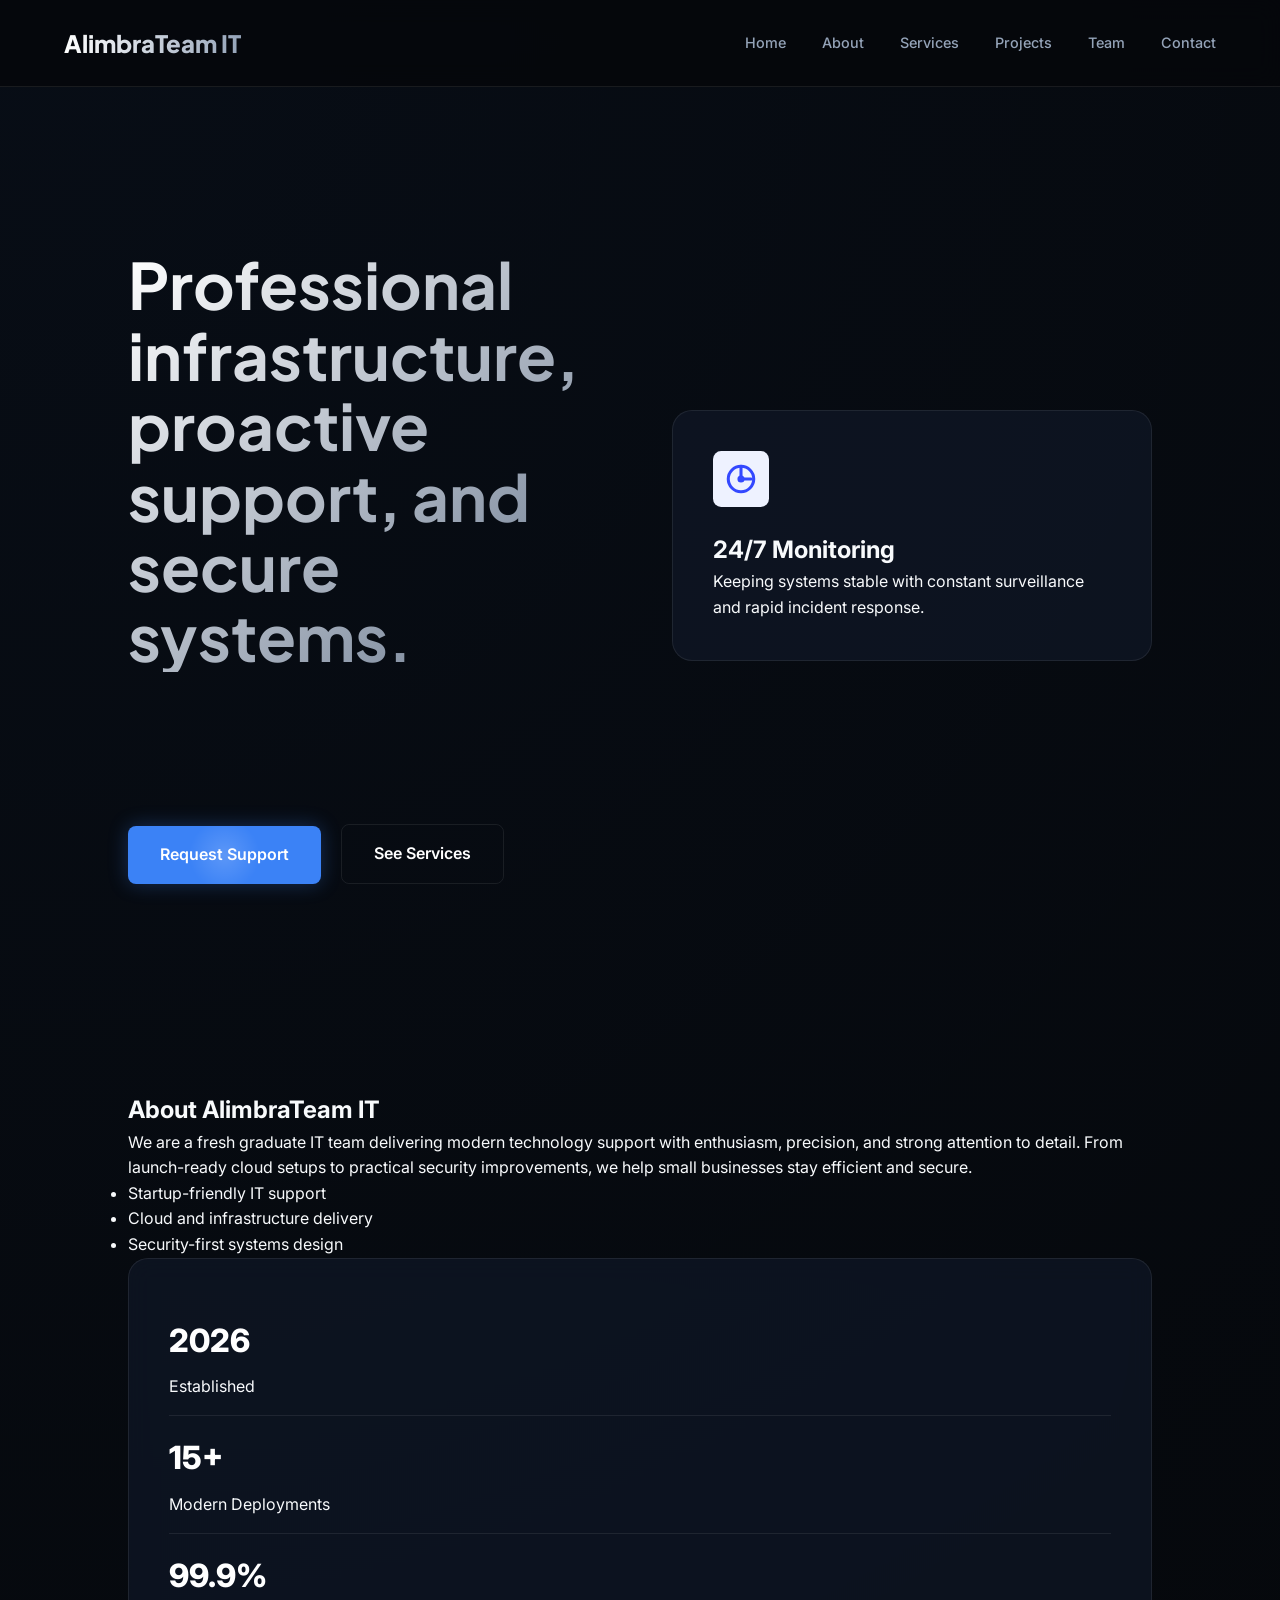
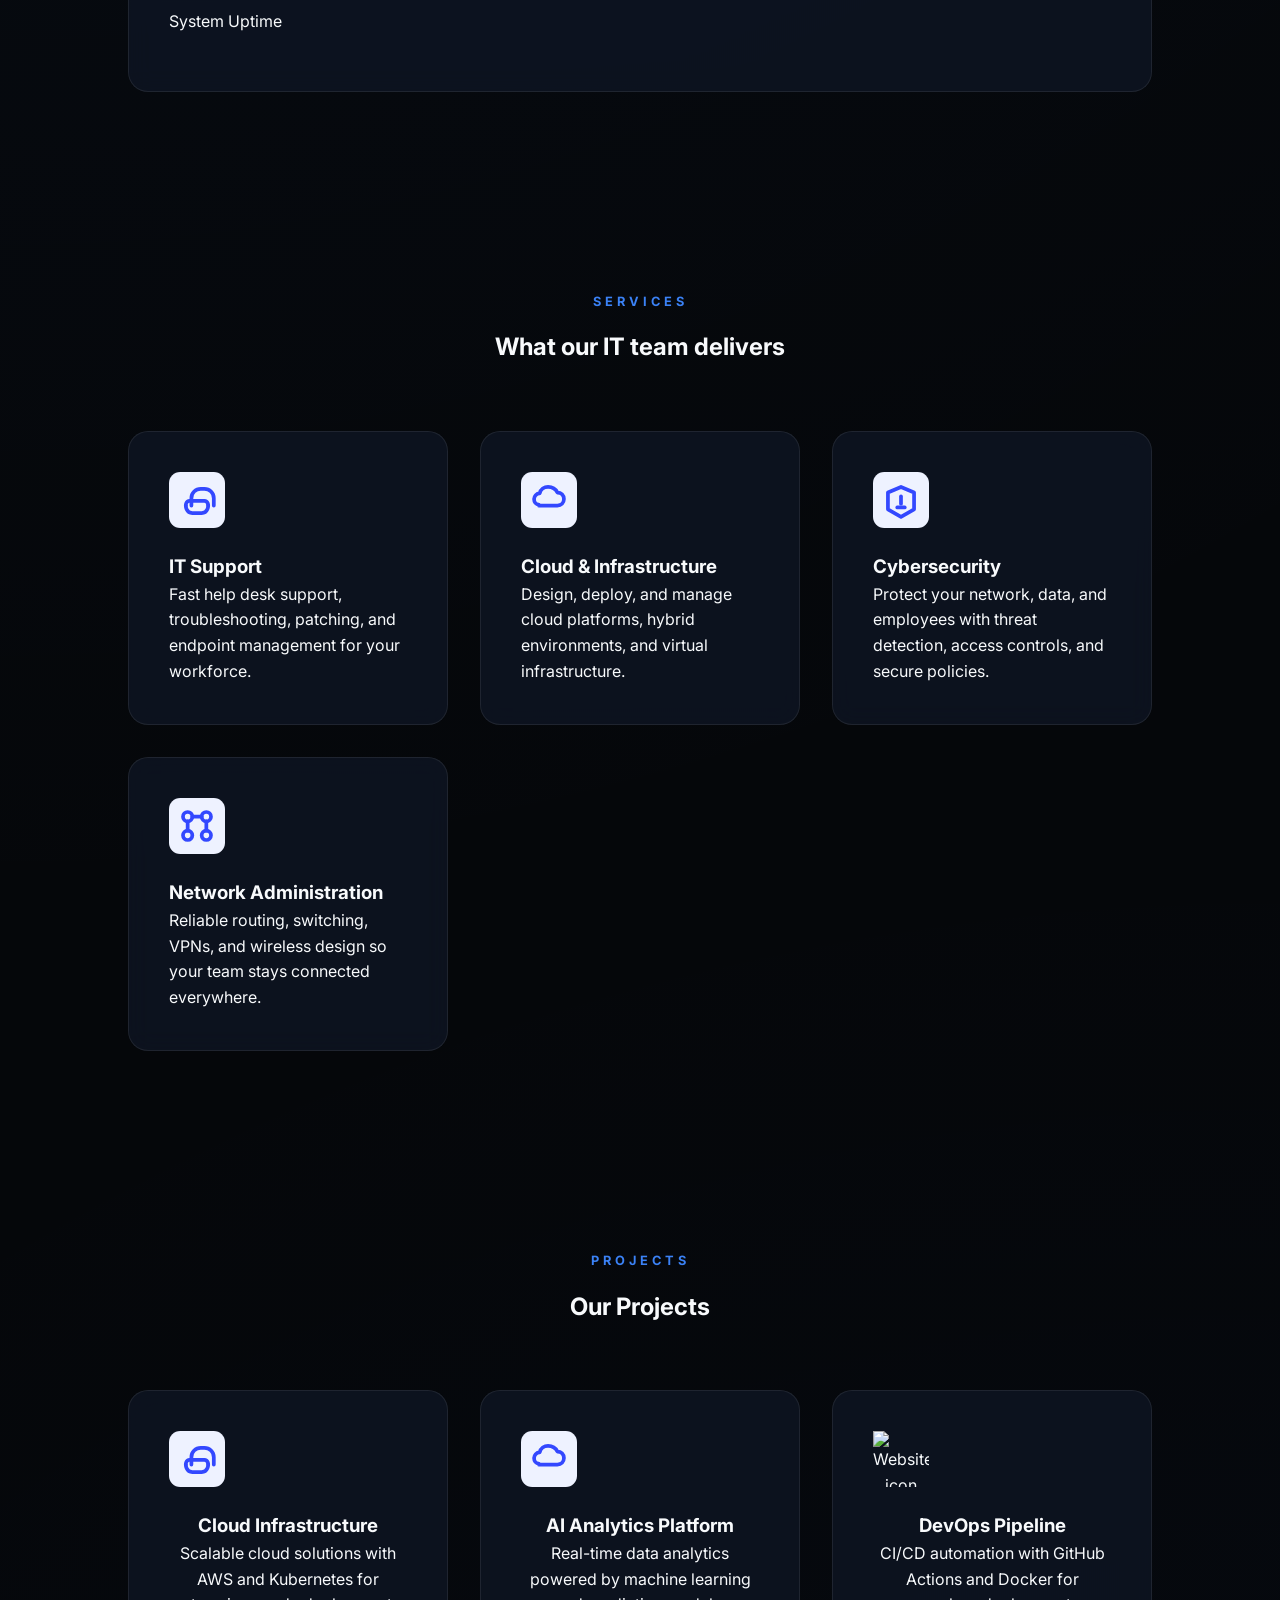
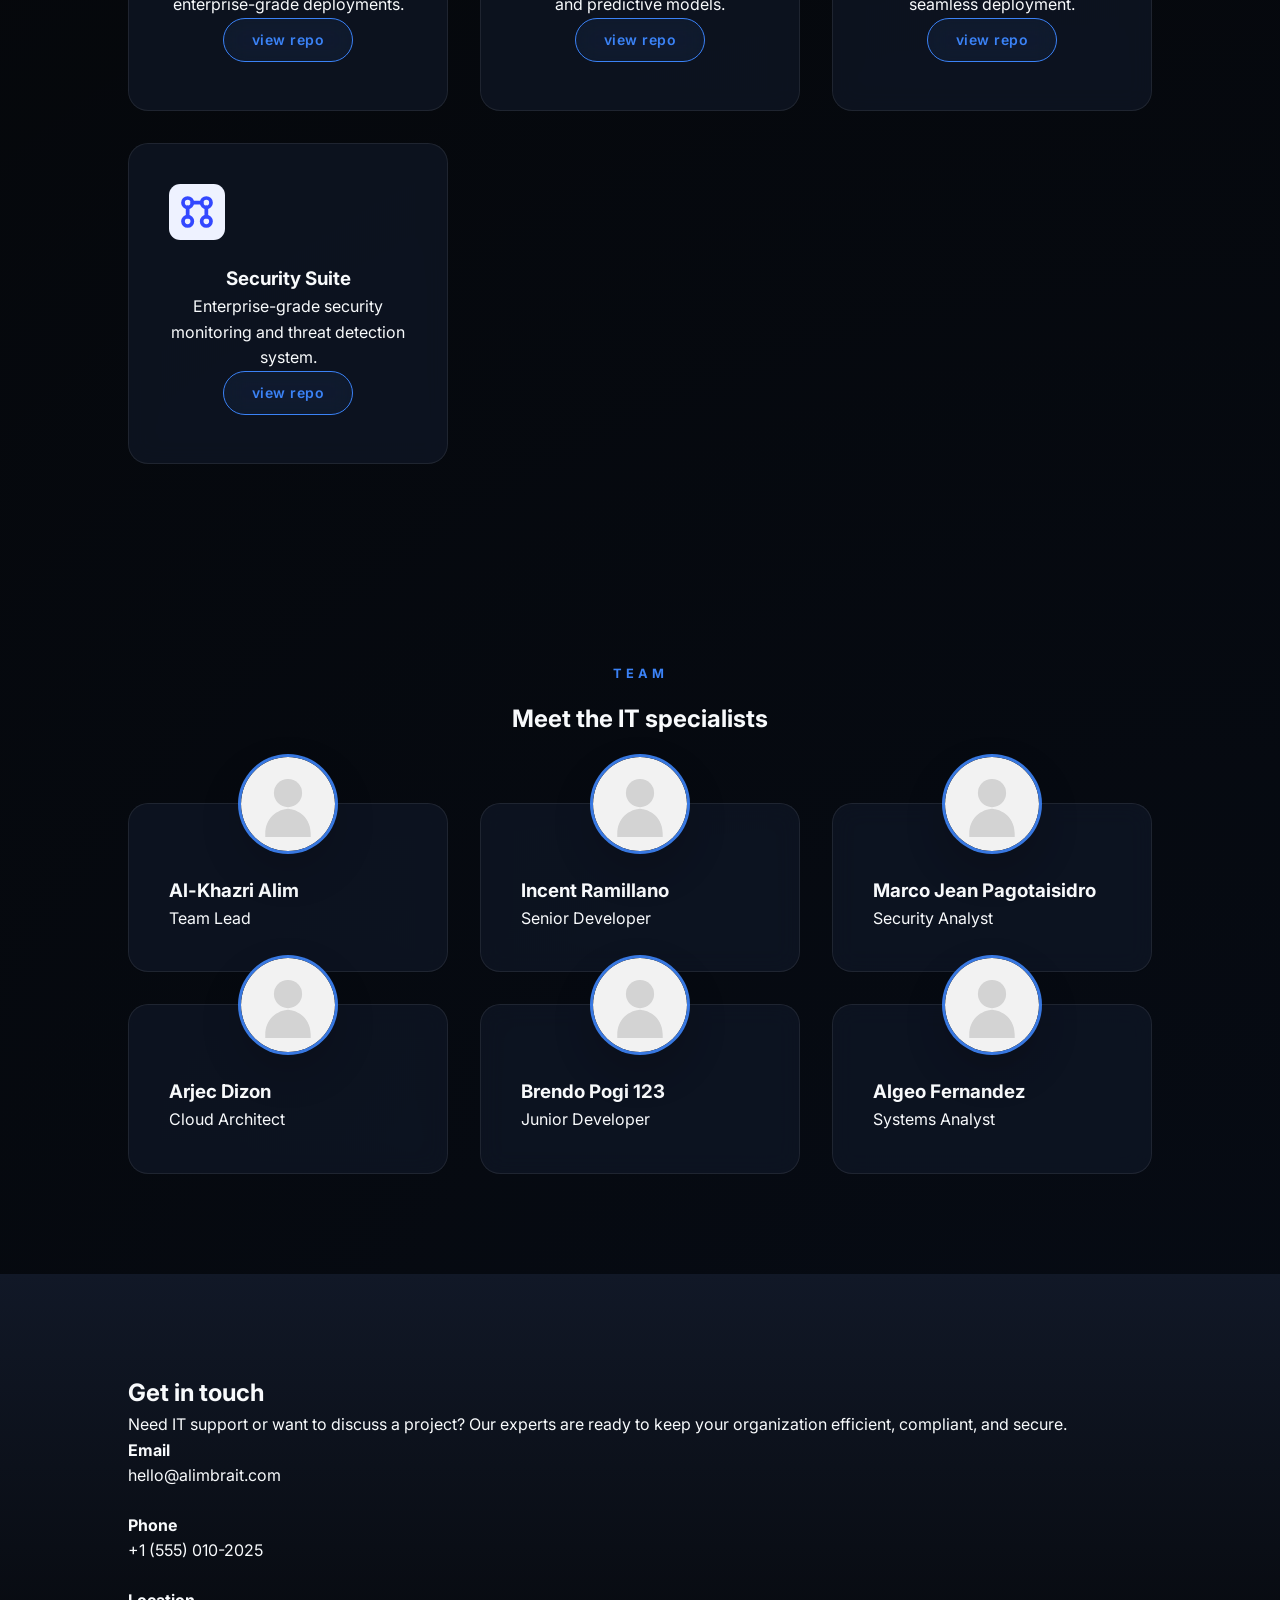
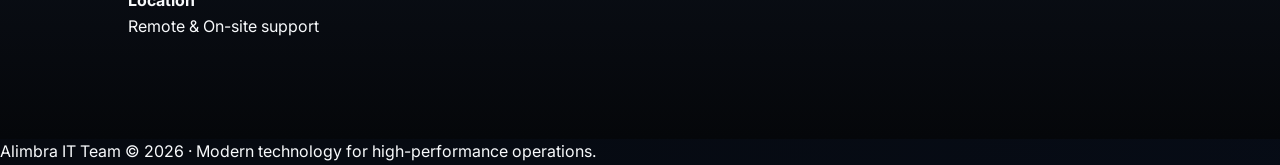
==== commit 0312c8e3: "son" ====
--- a/html/homepage.html
+++ b/html/homepage.html
@@ -1,11 +1,14 @@
 <!DOCTYPE html>
 <html lang="en">
+
 <head>
   <meta charset="UTF-8">
   <meta name="viewport" content="width=device-width, initial-scale=1.0">
+  <link rel="icon" type="image/png" href="../images/AlimbraTeam-logo.png" />
   <title>AlimbraTeam IT Services</title>
   <link rel="stylesheet" href="../css/homapage.css">
 </head>
+
 <body>
   <header class="site-header">
     <div class="logo">AlimbraTeam IT</div>
@@ -24,7 +27,8 @@
       <div class="hero-copy">
         <p class="eyebrow">Enterprise-grade IT Operations</p>
         <h1>Professional infrastructure, proactive support, and secure systems.</h1>
-        <p>Delivering strategic IT operations, modern cloud platforms, and resilient security for businesses that demand reliability.</p>
+        <p>Delivering strategic IT operations, modern cloud platforms, and resilient security for businesses that demand
+          reliability.</p>
         <div class="hero-actions">
           <a class="btn btn-primary" href="#contact">Request Support</a>
           <a class="btn btn-secondary" href="#services">See Services</a>
@@ -43,7 +47,9 @@
       <div class="section-grid">
         <div>
           <h2>About AlimbraTeam IT</h2>
-          <p>We are a fresh graduate IT team delivering modern technology support with enthusiasm, precision, and strong attention to detail. From launch-ready cloud setups to practical security improvements, we help small businesses stay efficient and secure.</p>
+          <p>We are a fresh graduate IT team delivering modern technology support with enthusiasm, precision, and strong
+            attention to detail. From launch-ready cloud setups to practical security improvements, we help small
+            businesses stay efficient and secure.</p>
           <ul>
             <li>Startup-friendly IT support</li>
             <li>Cloud and infrastructure delivery</li>
@@ -51,19 +57,19 @@
           </ul>
         </div>
         <div class="stats-card">
-  <div class="stat-item">
-    <span class="stat-number">2026</span>
-    <p>Established</p>
-  </div>
-  <div class="stat-item">
-    <span class="stat-number">15+</span>
-    <p>Modern Deployments</p>
-  </div>
-  <div class="stat-item">
-    <span class="stat-number">99.9%</span>
-    <p>System Uptime</p>
-  </div>
-</div>
+          <div class="stat-item">
+            <span class="stat-number">2026</span>
+            <p>Established</p>
+          </div>
+          <div class="stat-item">
+            <span class="stat-number">15+</span>
+            <p>Modern Deployments</p>
+          </div>
+          <div class="stat-item">
+            <span class="stat-number">99.9%</span>
+            <p>System Uptime</p>
+          </div>
+        </div>
       </div>
     </section>
 
@@ -95,38 +101,41 @@
         </article>
       </div>
     </section>
- <<section id="projects" class="section section-dark">
-  <div class="section-header">
-    <p class="eyebrow">Projects</p>
-    <h2>Our Projects</h2>
-  </div>
-  <div class="card-grid">
-    <article class="project-card">
-      <img src="../images/icon-support.svg" alt="IT support icon" class="project-icon">
-      <h3>Cloud Infrastructure</h3>
-      <p>Scalable cloud solutions with AWS and Kubernetes for enterprise-grade deployments.</p>
-      <a href="https://github.com/demo/cloud-infra" class="repo-link" target="_blank">view repo</a>
-    </article>
-    <article class="project-card">
-      <img src="../images/icon-cloud.svg" alt="Cloud infrastructure icon" class="project-icon">
-      <h3>AI Analytics Platform</h3>
-      <p>Real-time data analytics powered by machine learning and predictive models.</p>
-      <a href="https://github.com/demo/ai-analytics" class="repo-link repo-link-gradient" target="_blank">view repo</a>
-    </article>
-    <article class="project-card">
-      <img src="../images/icon-webapp.svg" alt="Website icon" class="project-icon">
-      <h3>DevOps Pipeline</h3>
-      <p>CI/CD automation with GitHub Actions and Docker for seamless deployment.</p>
-      <a href="https://github.com/demo/devops-pipeline" class="repo-link repo-link-outline" target="_blank">view repo</a>
-    </article>
-    <article class="project-card">
-      <img src="../images/icon-network.svg" alt="Network administration icon" class="project-icon">
-      <h3>Security Suite</h3>
-      <p>Enterprise-grade security monitoring and threat detection system.</p>
-      <a href="https://github.com/demo/security-suite" class="repo-link repo-link-glass" target="_blank">view repo</a>
-    </article>
-  </div>
-</section>
+    <section id="projects" class="section section-dark">
+      <div class="section-header">
+        <p class="eyebrow">Projects</p>
+        <h2>Our Projects</h2>
+      </div>
+      <div class="card-grid">
+        <article class="project-card">
+          <img src="../images/icon-support.svg" alt="IT support icon" class="project-icon">
+          <h3>Cloud Infrastructure</h3>
+          <p>Scalable cloud solutions with AWS and Kubernetes for enterprise-grade deployments.</p>
+          <a href="https://github.com/demo/cloud-infra" class="repo-link" target="_blank">view repo</a>
+        </article>
+        <article class="project-card">
+          <img src="../images/icon-cloud.svg" alt="Cloud infrastructure icon" class="project-icon">
+          <h3>AI Analytics Platform</h3>
+          <p>Real-time data analytics powered by machine learning and predictive models.</p>
+          <a href="https://github.com/demo/ai-analytics" class="repo-link repo-link-gradient" target="_blank">view
+            repo</a>
+        </article>
+        <article class="project-card">
+          <img src="../images/icon-webapp.svg" alt="Website icon" class="project-icon">
+          <h3>DevOps Pipeline</h3>
+          <p>CI/CD automation with GitHub Actions and Docker for seamless deployment.</p>
+          <a href="https://github.com/demo/devops-pipeline" class="repo-link repo-link-outline" target="_blank">view
+            repo</a>
+        </article>
+        <article class="project-card">
+          <img src="../images/icon-network.svg" alt="Network administration icon" class="project-icon">
+          <h3>Security Suite</h3>
+          <p>Enterprise-grade security monitoring and threat detection system.</p>
+          <a href="https://github.com/demo/security-suite" class="repo-link repo-link-glass" target="_blank">view
+            repo</a>
+        </article>
+      </div>
+    </section>
 
     <section id="team" class="section section-light">
       <div class="section-header">
@@ -183,7 +192,8 @@
       <div class="contact-grid">
         <div>
           <h2>Get in touch</h2>
-          <p>Need IT support or want to discuss a project? Our experts are ready to keep your organization efficient, compliant, and secure.</p>
+          <p>Need IT support or want to discuss a project? Our experts are ready to keep your organization efficient,
+            compliant, and secure.</p>
         </div>
         <div class="contact-card">
           <p><strong>Email</strong><br>hello@alimbrait.com</p>
@@ -200,4 +210,5 @@
 
   <script src="../js/style.js" defer></script>
 </body>
-</html>
+
+</html>
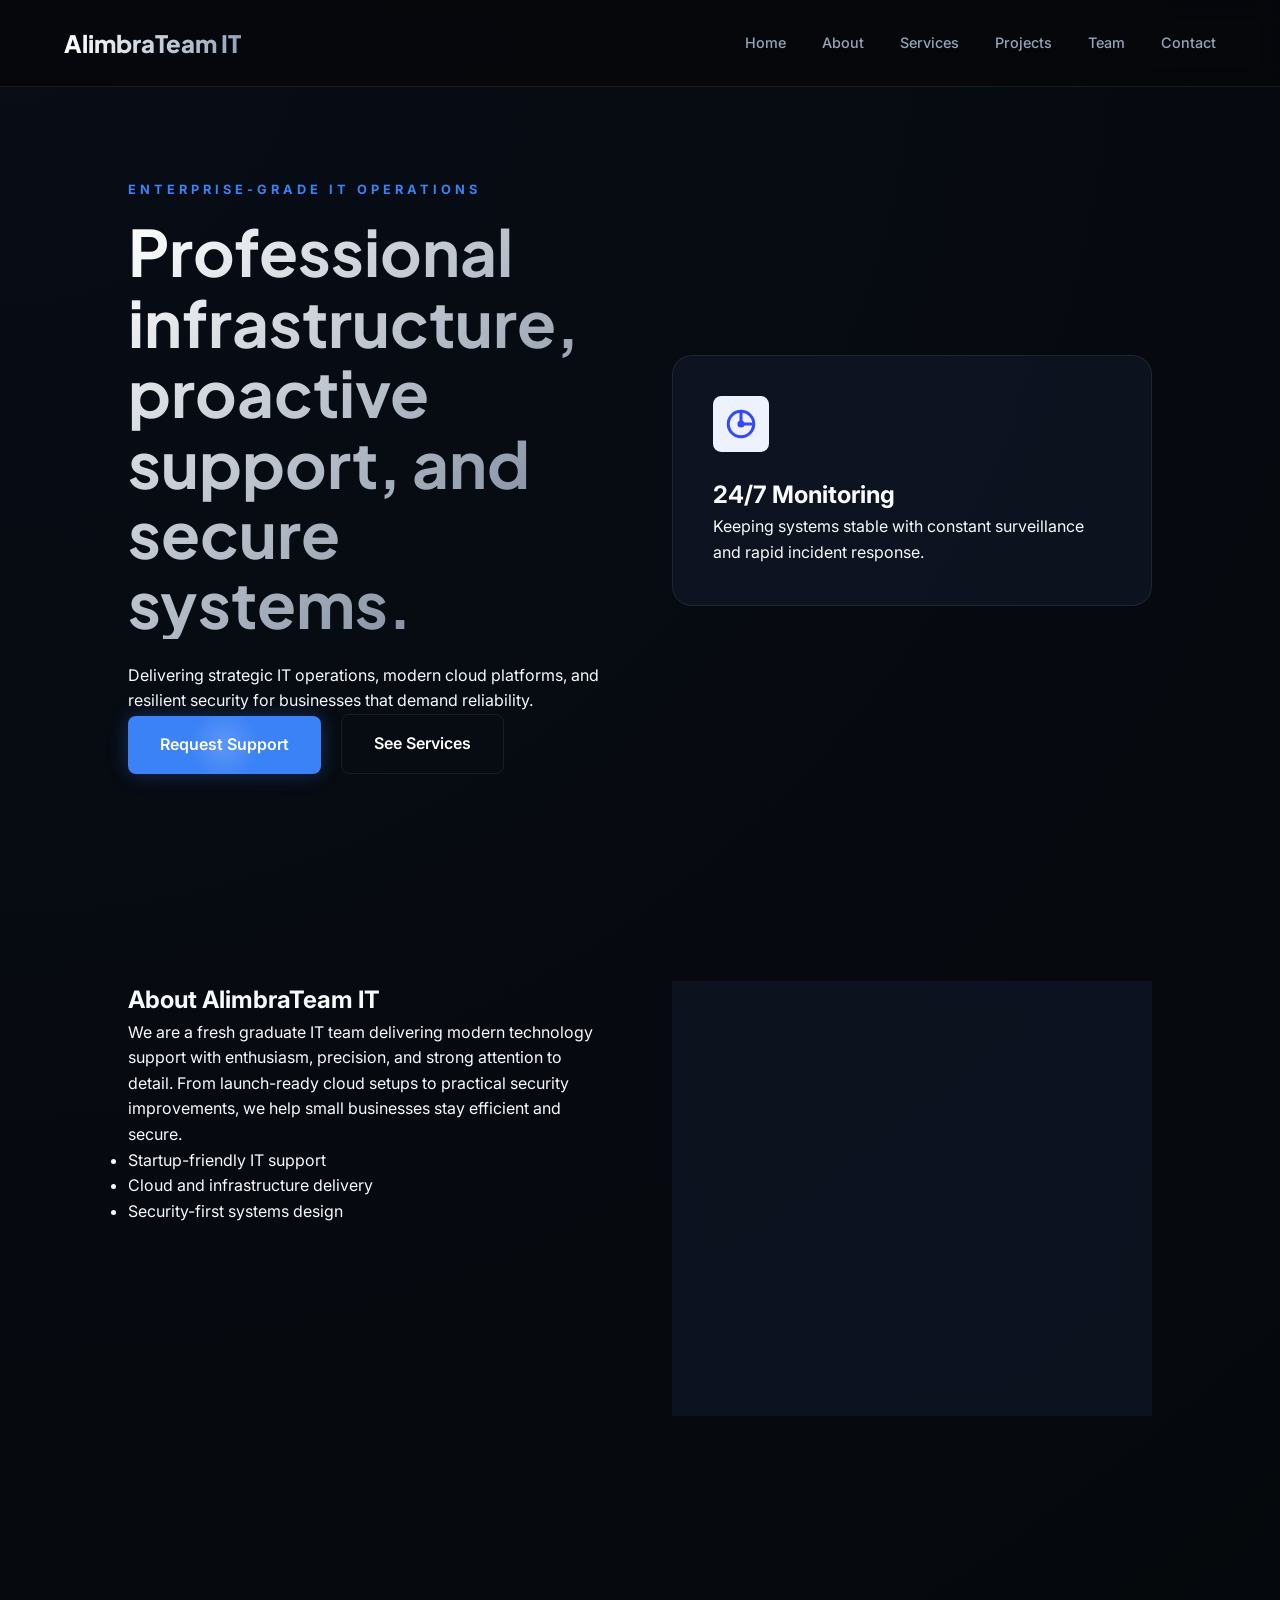
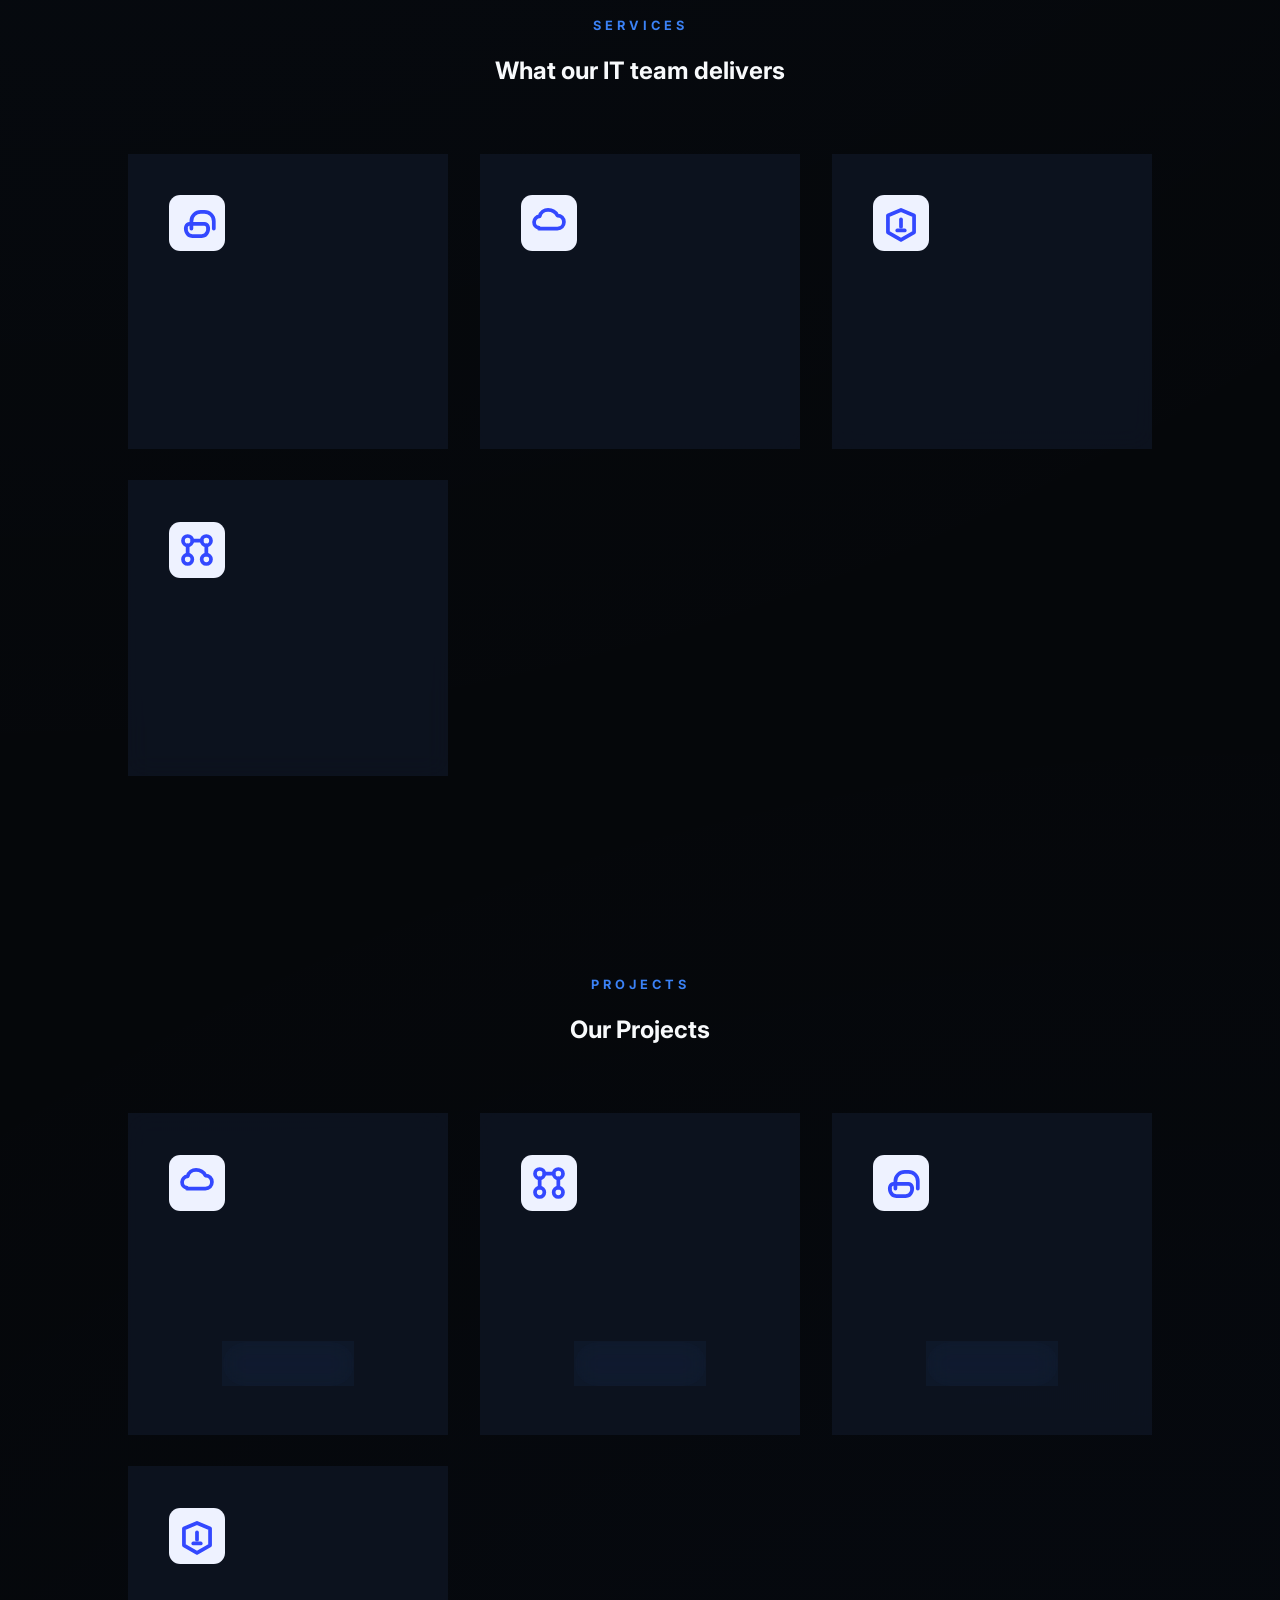
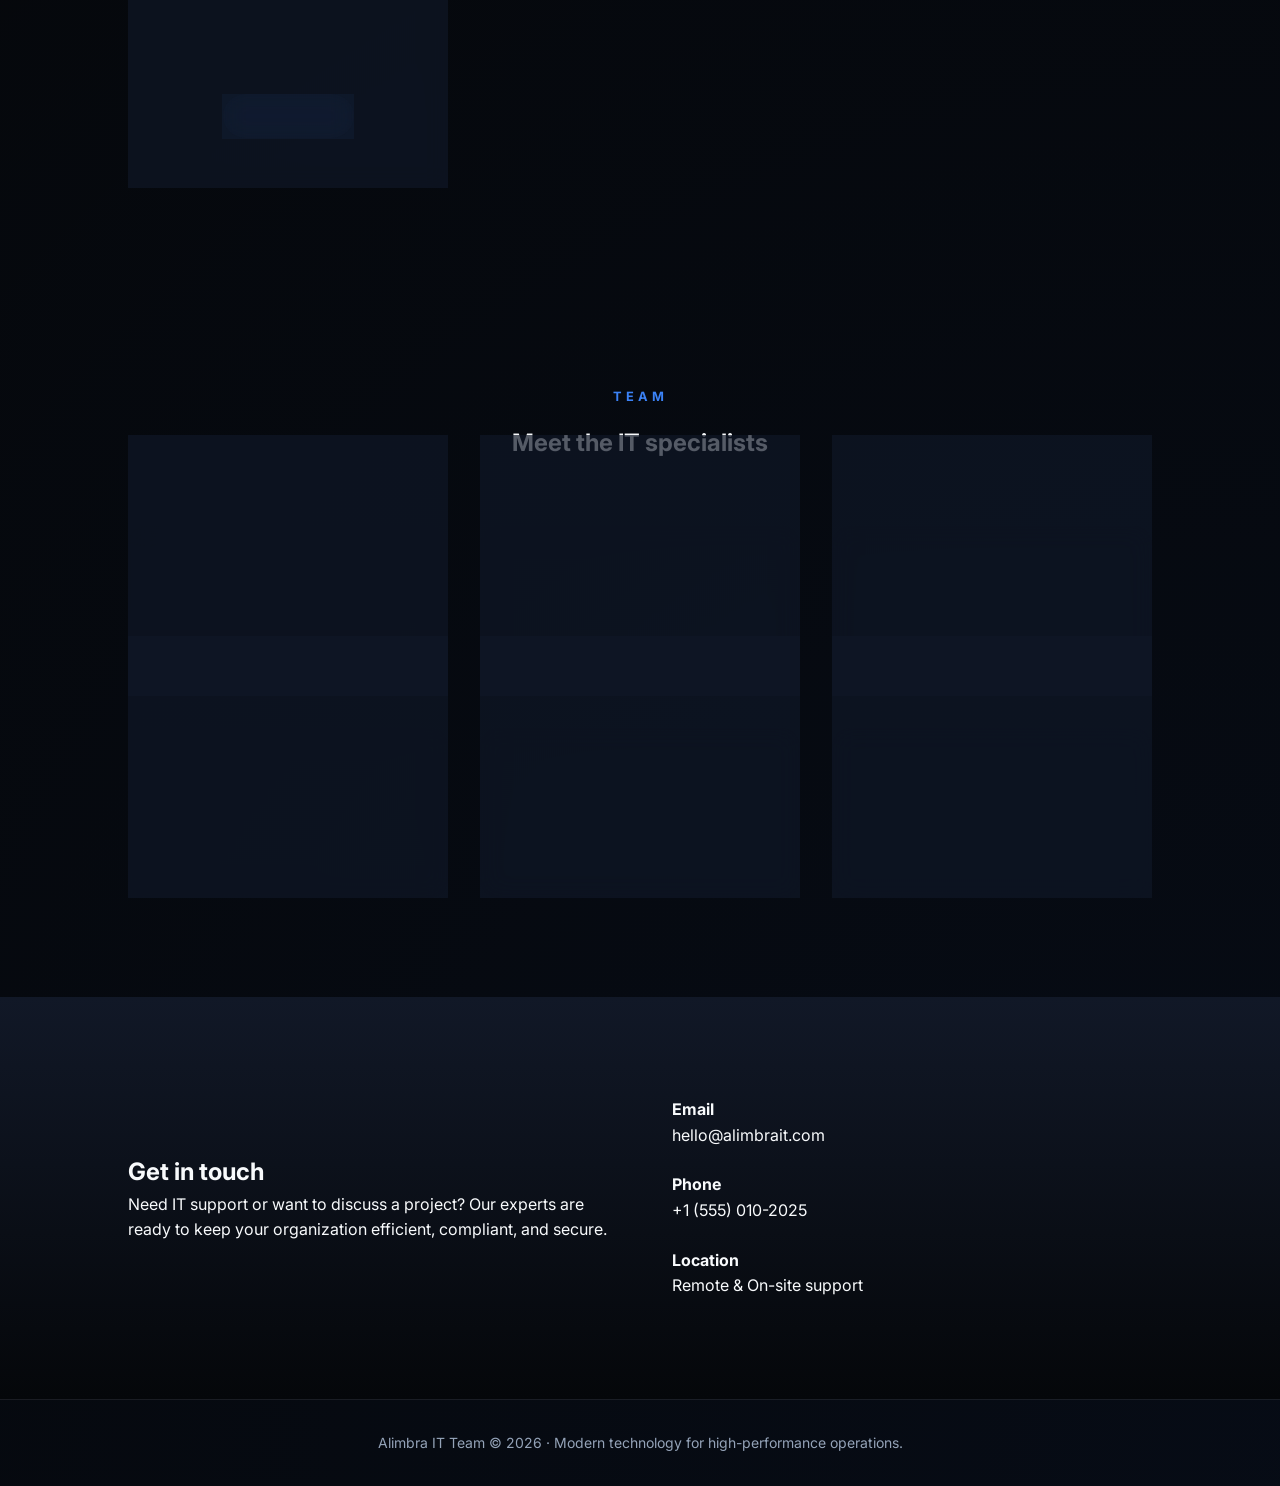
==== commit 0bfa9fad: "bat may style.js to woi" ====
--- a/html/homepage.html
+++ b/html/homepage.html
@@ -95,12 +95,13 @@
           <p>Protect your network, data, and employees with threat detection, access controls, and secure policies.</p>
         </article>
         <article class="service-card">
-          <img src="../images/icon-network.svg" alt="Network administration icon" class="project-icon">
+          <img src="../images/icon-network.svg" alt="Network administration icon" class="service-icon">
           <h3>Network Administration</h3>
           <p>Reliable routing, switching, VPNs, and wireless design so your team stays connected everywhere.</p>
         </article>
       </div>
     </section>
+
     <section id="projects" class="section section-dark">
       <div class="section-header">
         <p class="eyebrow">Projects</p>
@@ -108,27 +109,27 @@
       </div>
       <div class="card-grid">
         <article class="project-card">
-          <img src="../images/icon-support.svg" alt="IT support icon" class="project-icon">
+          <img src="../images/icon-cloud.svg" alt="Cloud infrastructure icon" class="project-icon">
           <h3>Cloud Infrastructure</h3>
           <p>Scalable cloud solutions with AWS and Kubernetes for enterprise-grade deployments.</p>
           <a href="https://github.com/demo/cloud-infra" class="repo-link" target="_blank">view repo</a>
         </article>
         <article class="project-card">
-          <img src="../images/icon-cloud.svg" alt="Cloud infrastructure icon" class="project-icon">
+          <img src="../images/icon-network.svg" alt="AI analytics icon" class="project-icon">
           <h3>AI Analytics Platform</h3>
           <p>Real-time data analytics powered by machine learning and predictive models.</p>
           <a href="https://github.com/demo/ai-analytics" class="repo-link repo-link-gradient" target="_blank">view
             repo</a>
         </article>
         <article class="project-card">
-          <img src="../images/icon-webapp.svg" alt="Website icon" class="project-icon">
+          <img src="../images/icon-support.svg" alt="Website icon" class="project-icon">
           <h3>DevOps Pipeline</h3>
           <p>CI/CD automation with GitHub Actions and Docker for seamless deployment.</p>
           <a href="https://github.com/demo/devops-pipeline" class="repo-link repo-link-outline" target="_blank">view
             repo</a>
         </article>
         <article class="project-card">
-          <img src="../images/icon-network.svg" alt="Network administration icon" class="project-icon">
+          <img src="../images/icon-security.svg" alt="Security icon" class="project-icon">
           <h3>Security Suite</h3>
           <p>Enterprise-grade security monitoring and threat detection system.</p>
           <a href="https://github.com/demo/security-suite" class="repo-link repo-link-glass" target="_blank">view
@@ -205,7 +206,7 @@
   </main>
 
   <footer class="site-footer">
-    <p>Alimbra IT Team © 2026 · Modern technology for high-performance operations.</p>
+    <p>Alimbra IT Team &copy; 2026 &middot; Modern technology for high-performance operations.</p>
   </footer>
 
   <script src="../js/style.js" defer></script>
--- a/css/homapage.css
+++ b/css/homapage.css
@@ -23,7 +23,7 @@
 
 body {
   background-color: var(--bg-main);
-  background-image: 
+  background-image:
     radial-gradient(circle at 0% 0%, rgba(59, 130, 246, 0.05) 0%, transparent 50%),
     radial-gradient(circle at 100% 100%, rgba(37, 99, 235, 0.05) 0%, transparent 50%);
   color: var(--text-main);
@@ -45,6 +45,13 @@
   background: rgba(5, 7, 10, 0.8);
   backdrop-filter: var(--glass);
   border-bottom: 1px solid var(--border-color);
+  transition: box-shadow 0.3s ease;
+}
+
+/* Shadow reinforcement once the user scrolls */
+.site-header.scrolled {
+  box-shadow: 0 4px 24px rgba(0, 0, 0, 0.5);
+  border-bottom-color: rgba(59, 130, 246, 0.12);
 }
 
 .logo {
@@ -62,10 +69,11 @@
   color: var(--text-muted);
   font-weight: 500;
   font-size: 0.9rem;
-  transition: 0.3s;
-}
-
-.main-nav a:hover {
+  transition: color 0.3s, text-shadow 0.3s;
+}
+
+.main-nav a:hover,
+.main-nav a.active {
   color: var(--accent);
   text-shadow: 0 0 10px var(--accent-glow);
 }
@@ -99,16 +107,9 @@
   -webkit-text-fill-color: transparent;
 }
 
-.hero-copy p {
-  color: var(--text-muted);
-  font-size: 1.15rem;
-  max-width: 500px;
-  margin-bottom: 2.5rem;
-  opacity: 0;
-  transform: translateY(16px);
-  transition: opacity 0.8s ease, transform 0.8s ease;
-}
-
+/* Hero elements start hidden; JS adds .visible */
+.hero-copy p,
+.hero-copy .eyebrow,
 .hero h1 {
   opacity: 0;
   transform: translateY(16px);
@@ -116,7 +117,8 @@
 }
 
 .hero h1.visible,
-.hero-copy.visible {
+.hero-copy p.visible,
+.hero-copy .eyebrow.visible {
   opacity: 1;
   transform: translateY(0);
 }
@@ -161,10 +163,11 @@
 }
 
 .btn-primary {
-  background: radial-gradient(circle at var(--mouse-x) center, rgba(255,255,255,0.17), transparent 35%), var(--accent);
+  background: radial-gradient(circle at var(--mouse-x) center, rgba(255, 255, 255, 0.17), transparent 35%), var(--accent);
   color: white;
   box-shadow: 0 0 20px var(--accent-glow);
   background-repeat: no-repeat;
+  transition: all 0.3s cubic-bezier(0.34, 1.56, 0.64, 1);
 }
 
 .btn-primary:hover {
@@ -179,13 +182,14 @@
 }
 
 .btn-secondary:hover {
-  background: rgba(255,255,255,0.05);
-}
-
-/* --- Repo Link/Button Styles --- */
-.repo-link, .repo-btn {
+  background: rgba(255, 255, 255, 0.05);
+}
+
+/* --- Repo Link / Button Styles --- */
+.repo-link,
+.repo-btn {
   display: inline-block;
-  background: transparent;
+  background: rgba(59, 130, 246, 0.05);
   border: 1.5px solid var(--accent);
   color: var(--accent);
   text-decoration: none;
@@ -201,22 +205,10 @@
   position: relative;
   overflow: hidden;
   backdrop-filter: var(--glass);
-  background: rgba(59, 130, 246, 0.05);
-}
-
-.repo-link::before, .repo-btn::before {
-  content: '';
-  position: absolute;
-  top: 0;
-  left: -100%;
-  width: 100%;
-  height: 100%;
-  background: rgba(59, 130, 246, 0.1);
-  transition: left 0.3s ease;
-  z-index: -1;
-}
-
-.repo-link:hover, .repo-btn:hover {
+}
+
+.repo-link:hover,
+.repo-btn:hover {
   background: radial-gradient(circle at 50% 50%, rgba(59, 130, 246, 0.3), rgba(59, 130, 246, 0.1));
   color: #fff;
   border-color: rgba(59, 130, 246, 0.8);
@@ -224,78 +216,121 @@
   box-shadow: 0 8px 20px var(--accent-glow);
 }
 
-.repo-link:active, .repo-btn:active {
+.repo-link:active,
+.repo-btn:active {
   transform: translateY(-1px);
   box-shadow: 0 4px 12px var(--accent-glow);
 }
 
-/* Button style for <button> element */
-.repo-btn {
-  border: none;
-  border: 1.5px solid var(--accent);
-  background: transparent;
-}
-
-/* Dark/light variant for different section backgrounds */
-.repo-link-light, .repo-btn-light {
+/* Light variant */
+.repo-link-light,
+.repo-btn-light {
   border-color: var(--text-main);
   color: var(--text-main);
   background: rgba(248, 250, 252, 0.05);
 }
 
-.repo-link-light:hover, .repo-btn-light:hover {
+.repo-link-light:hover,
+.repo-btn-light:hover {
   background: rgba(248, 250, 252, 0.15);
   color: #fff;
   border-color: var(--text-main);
   box-shadow: 0 8px 20px rgba(248, 250, 252, 0.2);
 }
 
-/* Small variant */
-.repo-link-sm, .repo-btn-sm {
+/* Size variants */
+.repo-link-sm,
+.repo-btn-sm {
   padding: 6px 18px;
   font-size: 12px;
   border-radius: 30px;
 }
 
-/* Large variant */
-.repo-link-lg, .repo-btn-lg {
+.repo-link-lg,
+.repo-btn-lg {
   padding: 14px 36px;
   font-size: 16px;
   border-radius: 50px;
 }
 
 /* Filled variant */
-.repo-link-filled, .repo-btn-filled {
+.repo-link-filled,
+.repo-btn-filled {
   background: linear-gradient(135deg, rgba(59, 130, 246, 0.9), rgba(59, 130, 246, 0.7));
   color: #fff;
   border-color: var(--accent);
   box-shadow: 0 4px 15px var(--accent-glow);
 }
 
-.repo-link-filled:hover, .repo-btn-filled:hover {
+.repo-link-filled:hover,
+.repo-btn-filled:hover {
   background: linear-gradient(135deg, var(--accent), rgba(59, 130, 246, 0.8));
   box-shadow: 0 8px 25px var(--accent-glow);
 }
 
-/* Ghost variant with glow effect */
-.repo-link-ghost, .repo-btn-ghost {
+/* Ghost variant */
+.repo-link-ghost,
+.repo-btn-ghost {
   background: transparent;
   border-color: rgba(59, 130, 246, 0.5);
   color: rgba(59, 130, 246, 0.9);
 }
 
-.repo-link-ghost:hover, .repo-btn-ghost:hover {
+.repo-link-ghost:hover,
+.repo-btn-ghost:hover {
   border-color: var(--accent);
   background: rgba(59, 130, 246, 0.15);
   box-shadow: 0 0 15px var(--accent-glow), inset 0 0 15px rgba(59, 130, 246, 0.1);
 }
 
-/* Animation for glow effect */
-.repo-link.pulse, .repo-btn.pulse {
+/* Pulse animation class */
+.repo-link.pulse,
+.repo-btn.pulse {
   animation: glowPulse 2s ease-in-out infinite;
 }
 
-/* --- Repo Card Styles --- */
+/* --- Cards --- */
+.hero-card,
+.service-card,
+.project-card,
+.profile-card,
+.stats-card {
+  background: var(--bg-card);
+  backdrop-filter: var(--glass);
+  border: 1px solid var(--border-color);
+  border-radius: 20px;
+  padding: 2.5rem;
+  transition: border-color 0.4s cubic-bezier(0.175, 0.885, 0.32, 1.275),
+    transform 0.4s cubic-bezier(0.175, 0.885, 0.32, 1.275),
+    background 0.4s,
+    opacity 0.6s ease,
+    box-shadow 0.4s;
+  opacity: 0;
+  transform: translateY(20px);
+}
+
+.hero-card:hover,
+.service-card:hover,
+.project-card:hover,
+.profile-card:hover {
+  border-color: rgba(59, 130, 246, 0.5);
+  transform: translateY(-10px);
+  background: rgba(17, 24, 39, 0.9);
+  box-shadow: 0 8px 32px var(--accent-glow);
+}
+
+/* JS adds .visible to trigger the entrance */
+.hero-card.visible,
+.service-card.visible,
+.project-card.visible,
+.profile-card.visible,
+.stats-card.visible,
+.contact-card.visible {
+  opacity: 1;
+  transform: translateY(0);
+}
+
+/* --- Repo Card --- */
 .repo-card {
   background: var(--bg-card);
   backdrop-filter: var(--glass);
@@ -411,39 +446,29 @@
 }
 
 /* Repo card animation delays */
-.repo-card:nth-child(1) { animation-delay: 0.1s; }
-.repo-card:nth-child(2) { animation-delay: 0.2s; }
-.repo-card:nth-child(3) { animation-delay: 0.3s; }
-.repo-card:nth-child(4) { animation-delay: 0.4s; }
-
-/* Repo cards grid */
+.repo-card:nth-child(1) {
+  animation-delay: 0.1s;
+}
+
+.repo-card:nth-child(2) {
+  animation-delay: 0.2s;
+}
+
+.repo-card:nth-child(3) {
+  animation-delay: 0.3s;
+}
+
+.repo-card:nth-child(4) {
+  animation-delay: 0.4s;
+}
+
 .repo-grid {
   display: grid;
   grid-template-columns: repeat(auto-fit, minmax(300px, 1fr));
   gap: 2rem;
 }
-.hero-card, .service-card, .project-card, .profile-card, .stats-card {
-  background: var(--bg-card);
-  backdrop-filter: var(--glass);
-  border: 1px solid var(--border-color);
-  border-radius: 20px;
-  padding: 2.5rem;
-  transition: 0.4s cubic-bezier(0.175, 0.885, 0.32, 1.275);
-  opacity: 0;
-  transform: translateY(20px);
-}
-
-.hero-card:hover, .service-card:hover, .project-card:hover, .profile-card:hover {
-  border-color: rgba(59, 130, 246, 0.5);
-  transform: translateY(-10px);
-  background: rgba(17, 24, 39, 0.9);
-}
-
-.hero-card.visible, .service-card.visible, .project-card.visible, .profile-card.visible, .stats-card.visible, .contact-card.visible {
-  opacity: 1;
-  transform: translateY(0);
-}
-
+
+/* --- Sections --- */
 .section {
   padding: 100px 10%;
 }
@@ -453,7 +478,15 @@
   margin-bottom: 4rem;
 }
 
-.card-grid, .team-grid {
+.section-grid {
+  display: grid;
+  grid-template-columns: 1fr 1fr;
+  gap: 4rem;
+  align-items: start;
+}
+
+.card-grid,
+.team-grid {
   display: grid;
   grid-template-columns: repeat(auto-fit, minmax(280px, 1fr));
   gap: 2rem;
@@ -463,6 +496,7 @@
 .profile-card {
   position: relative;
   padding-top: 4.5rem;
+  text-align: center;
 }
 
 .profile-photo {
@@ -485,7 +519,7 @@
   object-fit: cover;
   border-radius: 50%;
   filter: grayscale(100%);
-  transition: 0.4s;
+  transition: filter 0.4s;
 }
 
 .profile-card:hover img {
@@ -494,107 +528,119 @@
 
 /* --- Contact Section --- */
 .contact-section {
-  background: linear-gradient(0deg, rgba(5,7,10,1) 0%, rgba(17,24,39,1) 100%);
+  background: linear-gradient(0deg, rgba(5, 7, 10, 1) 0%, rgba(17, 24, 39, 1) 100%);
+}
+
+.contact-grid {
+  display: grid;
+  grid-template-columns: 1fr 1fr;
+  gap: 4rem;
+  align-items: center;
 }
 
 .contact-card {
   display: flex;
   flex-direction: column;
   gap: 1.5rem;
+  opacity: 0;
+  transform: translateY(20px);
+  transition: opacity 0.6s ease, transform 0.6s ease;
+}
+
+.contact-card.visible {
+  opacity: 1;
+  transform: translateY(0);
+}
+
+/* --- Footer --- */
+.site-footer {
+  text-align: center;
+  padding: 2rem 5%;
+  color: var(--text-muted);
+  font-size: 0.875rem;
+  border-top: 1px solid var(--border-color);
 }
 
 /* --- Animations --- */
 @keyframes fadeIn {
-  from { opacity: 0; transform: translateY(20px); }
-  to { opacity: 1; transform: translateY(0); }
+  from {
+    opacity: 0;
+    transform: translateY(20px);
+  }
+
+  to {
+    opacity: 1;
+    transform: translateY(0);
+  }
 }
 
 @keyframes slideInUp {
-  from { 
-    opacity: 0; 
+  from {
+    opacity: 0;
     transform: translateY(30px);
   }
-  to { 
-    opacity: 1; 
+
+  to {
+    opacity: 1;
     transform: translateY(0);
   }
 }
 
-@keyframes slideInDown {
-  from { 
-    opacity: 0; 
-    transform: translateY(-30px);
-  }
-  to { 
-    opacity: 1; 
-    transform: translateY(0);
-  }
-}
-
 @keyframes slideInLeft {
-  from { 
-    opacity: 0; 
+  from {
+    opacity: 0;
     transform: translateX(-30px);
   }
-  to { 
-    opacity: 1; 
+
+  to {
+    opacity: 1;
     transform: translateX(0);
   }
 }
 
 @keyframes slideInRight {
-  from { 
-    opacity: 0; 
+  from {
+    opacity: 0;
     transform: translateX(30px);
   }
-  to { 
-    opacity: 1; 
+
+  to {
+    opacity: 1;
     transform: translateX(0);
   }
 }
 
 @keyframes scaleIn {
-  from { 
-    opacity: 0; 
+  from {
+    opacity: 0;
     transform: scale(0.95);
   }
-  to { 
-    opacity: 1; 
+
+  to {
+    opacity: 1;
     transform: scale(1);
   }
 }
 
 @keyframes glowPulse {
-  0%, 100% {
+
+  0%,
+  100% {
     box-shadow: 0 0 20px rgba(59, 130, 246, 0.3), inset 0 0 20px rgba(59, 130, 246, 0.1);
   }
+
   50% {
     box-shadow: 0 0 40px rgba(59, 130, 246, 0.6), inset 0 0 30px rgba(59, 130, 246, 0.2);
   }
 }
 
-@keyframes float {
-  0%, 100% {
-    transform: translateY(0px);
-  }
-  50% {
-    transform: translateY(-10px);
-  }
-}
-
-@keyframes shimmer {
-  0% {
-    background-position: -1000px 0;
-  }
+@keyframes bounce {
+
+  0%,
   100% {
-    background-position: 1000px 0;
-  }
-}
-
-@keyframes bounce {
-  0%, 100% {
     transform: translateY(0);
   }
+
   50% {
     transform: translateY(-15px);
   }
@@ -604,92 +650,61 @@
   from {
     transform: rotate(0deg);
   }
+
   to {
     transform: rotate(360deg);
   }
 }
 
-/* Animation Classes */
-.hero-copy, .hero-visual {
+/* Animation classes applied via JS / CSS */
+.hero-copy,
+.hero-visual {
   animation: fadeIn 0.8s ease-out forwards;
 }
 
 .service-card {
   animation: slideInUp 0.6s ease-out forwards;
 }
-
-.service-card:nth-child(1) { animation-delay: 0.1s; }
-.service-card:nth-child(2) { animation-delay: 0.2s; }
-.service-card:nth-child(3) { animation-delay: 0.3s; }
-.service-card:nth-child(4) { animation-delay: 0.4s; }
-.service-card:nth-child(5) { animation-delay: 0.5s; }
-.service-card:nth-child(6) { animation-delay: 0.6s; }
 
 .project-card {
   animation: slideInUp 0.6s ease-out forwards;
   text-align: center;
 }
 
-.project-card:nth-child(1) { animation-delay: 0.1s; }
-.project-card:nth-child(2) { animation-delay: 0.2s; }
-.project-card:nth-child(3) { animation-delay: 0.3s; }
-.project-card:nth-child(4) { animation-delay: 0.4s; }
-
 .profile-card {
   animation: slideInUp 0.6s ease-out forwards;
 }
 
-.profile-card:nth-child(1) { animation-delay: 0.1s; }
-.profile-card:nth-child(2) { animation-delay: 0.2s; }
-.profile-card:nth-child(3) { animation-delay: 0.3s; }
-.profile-card:nth-child(4) { animation-delay: 0.4s; }
-
-.stats-card {
-  animation: slideInLeft 0.6s ease-out forwards;
-}
-
-.stats-card:nth-child(odd) { animation-name: slideInLeft; }
-.stats-card:nth-child(even) { animation-name: slideInRight; }
-
 .repo-card {
   animation: slideInUp 0.6s ease-out forwards;
 }
 
-.hero-icon, .service-icon, .project-icon {
-  animation: scaleIn 0.6s ease-out forwards;
-  animation-delay: 0.2s;
-}
-
-.hero-icon:hover, .service-icon:hover, .project-icon:hover {
+.stats-card:nth-child(odd) {
+  animation: slideInLeft 0.6s ease-out forwards;
+}
+
+.stats-card:nth-child(even) {
+  animation: slideInRight 0.6s ease-out forwards;
+}
+
+.hero-icon,
+.service-icon,
+.project-icon {
+  animation: scaleIn 0.6s ease-out 0.2s forwards;
+}
+
+.hero-icon:hover,
+.service-icon:hover,
+.project-icon:hover {
   animation: bounce 0.6s ease-in-out infinite;
-}
-
-/* Hover animations for interactive elements */
-.btn-primary {
-  transition: all 0.3s cubic-bezier(0.34, 1.56, 0.64, 1);
-}
-
-.btn-primary:hover {
-  animation: none;
-}
-
-.service-card:hover {
-  animation: none;
 }
 
 .profile-photo img:hover {
   animation: rotateSpin 0.8s ease-out;
 }
 
-/* Glow effect for accent elements */
 .btn-primary.glow {
   animation: glowPulse 2s ease-in-out infinite;
-}
-
-/* Smooth fade-in for lazy-loaded content */
-.lazy-load {
-  opacity: 0;
-  animation: fadeIn 0.6s ease-out forwards;
 }
 
 /* --- Responsive --- */
@@ -699,6 +714,19 @@
     text-align: center;
     padding-top: 140px;
   }
-  .hero-copy { margin: 0 auto; }
-  .btn-secondary { margin: 1rem 0 0 0; display: block; }
+
+  .hero-copy {
+    margin: 0 auto;
+  }
+
+  .btn-secondary {
+    margin: 1rem 0 0 0;
+    display: block;
+  }
+
+  .section-grid,
+  .contact-grid {
+    grid-template-columns: 1fr;
+    gap: 2rem;
+  }
 }
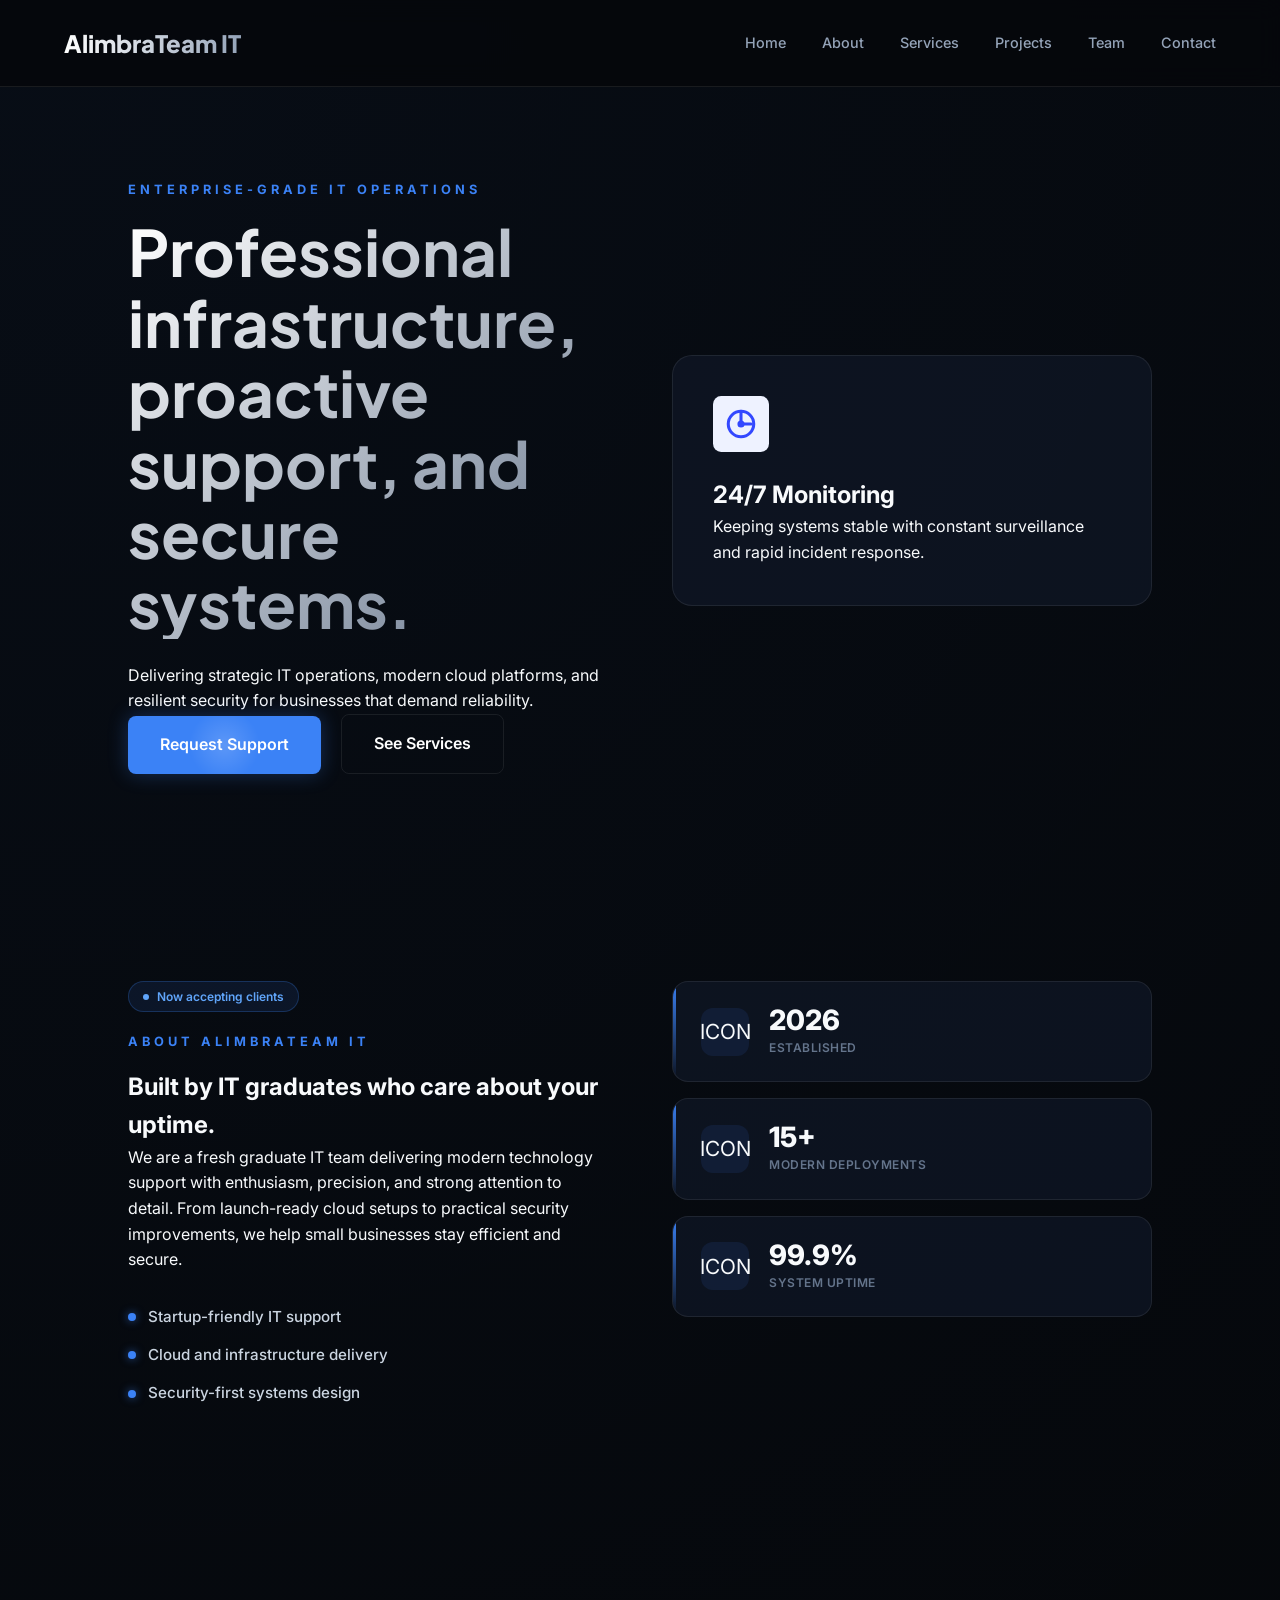
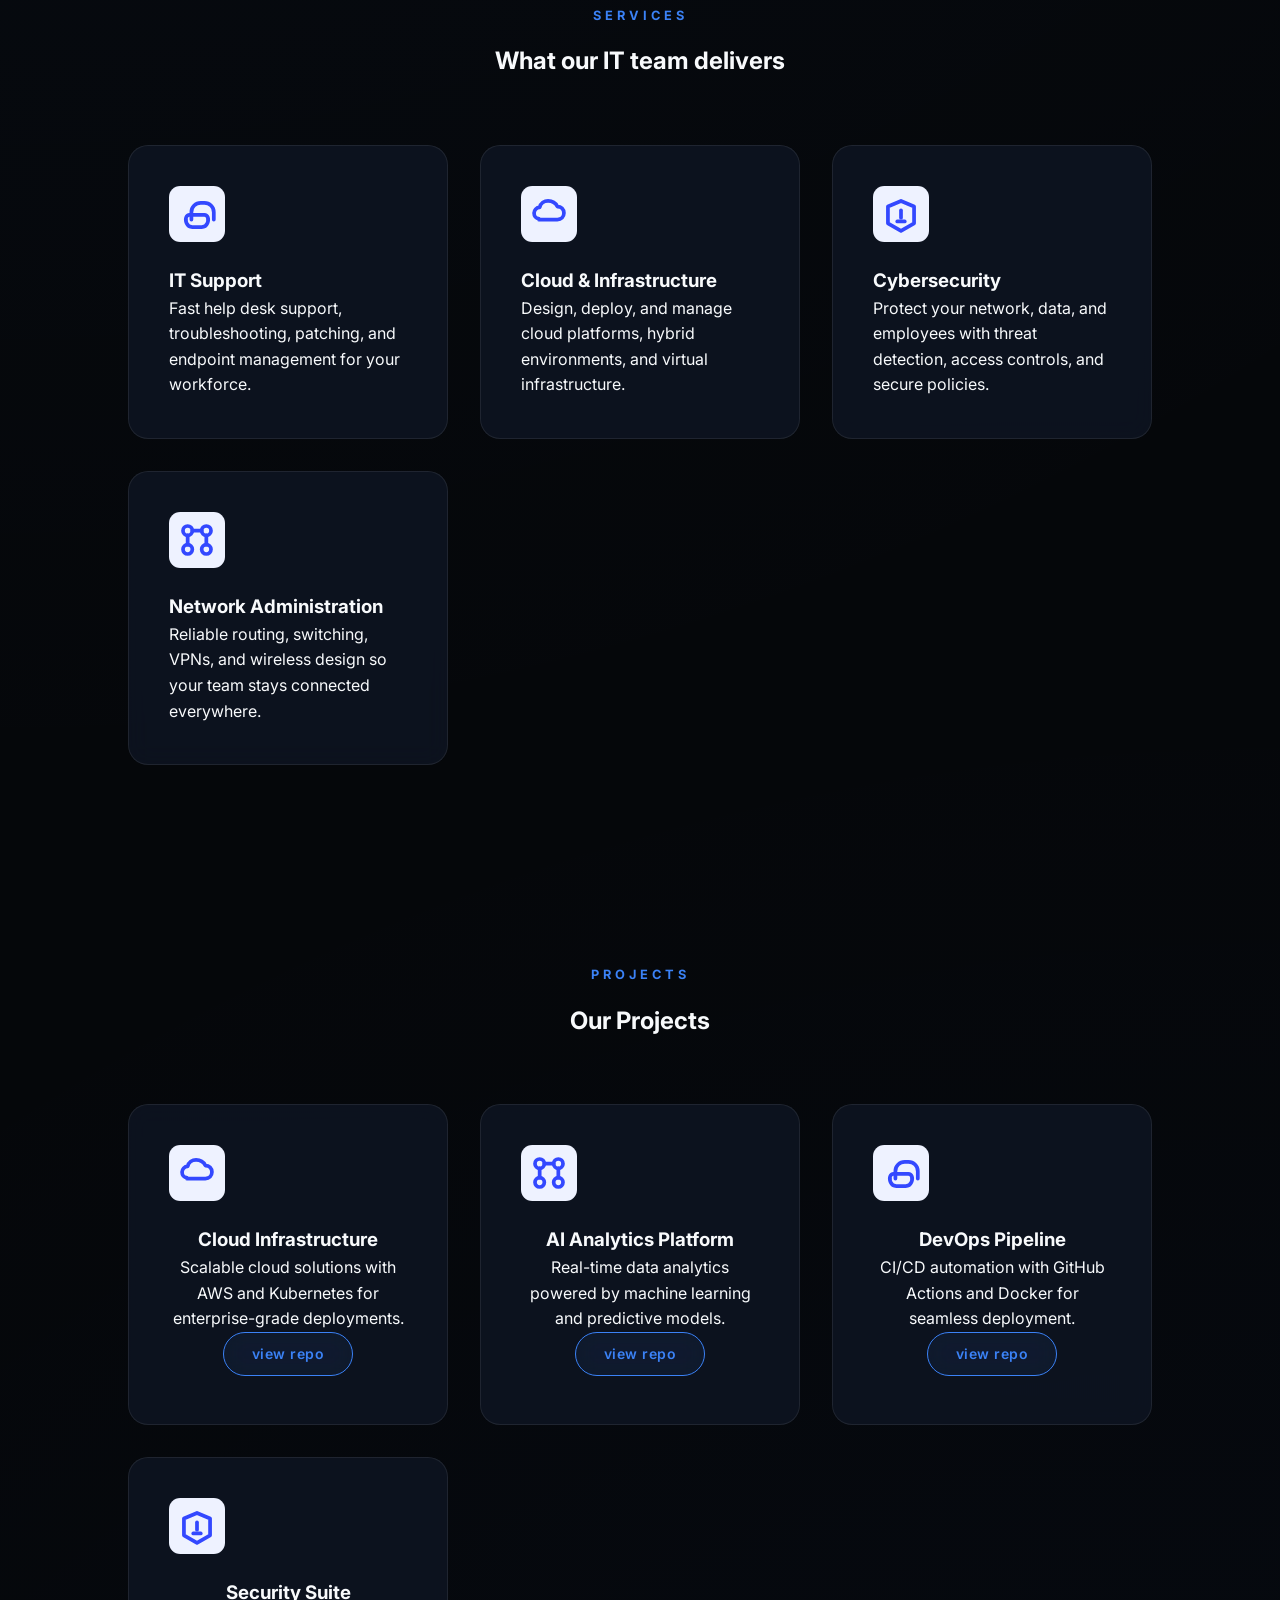
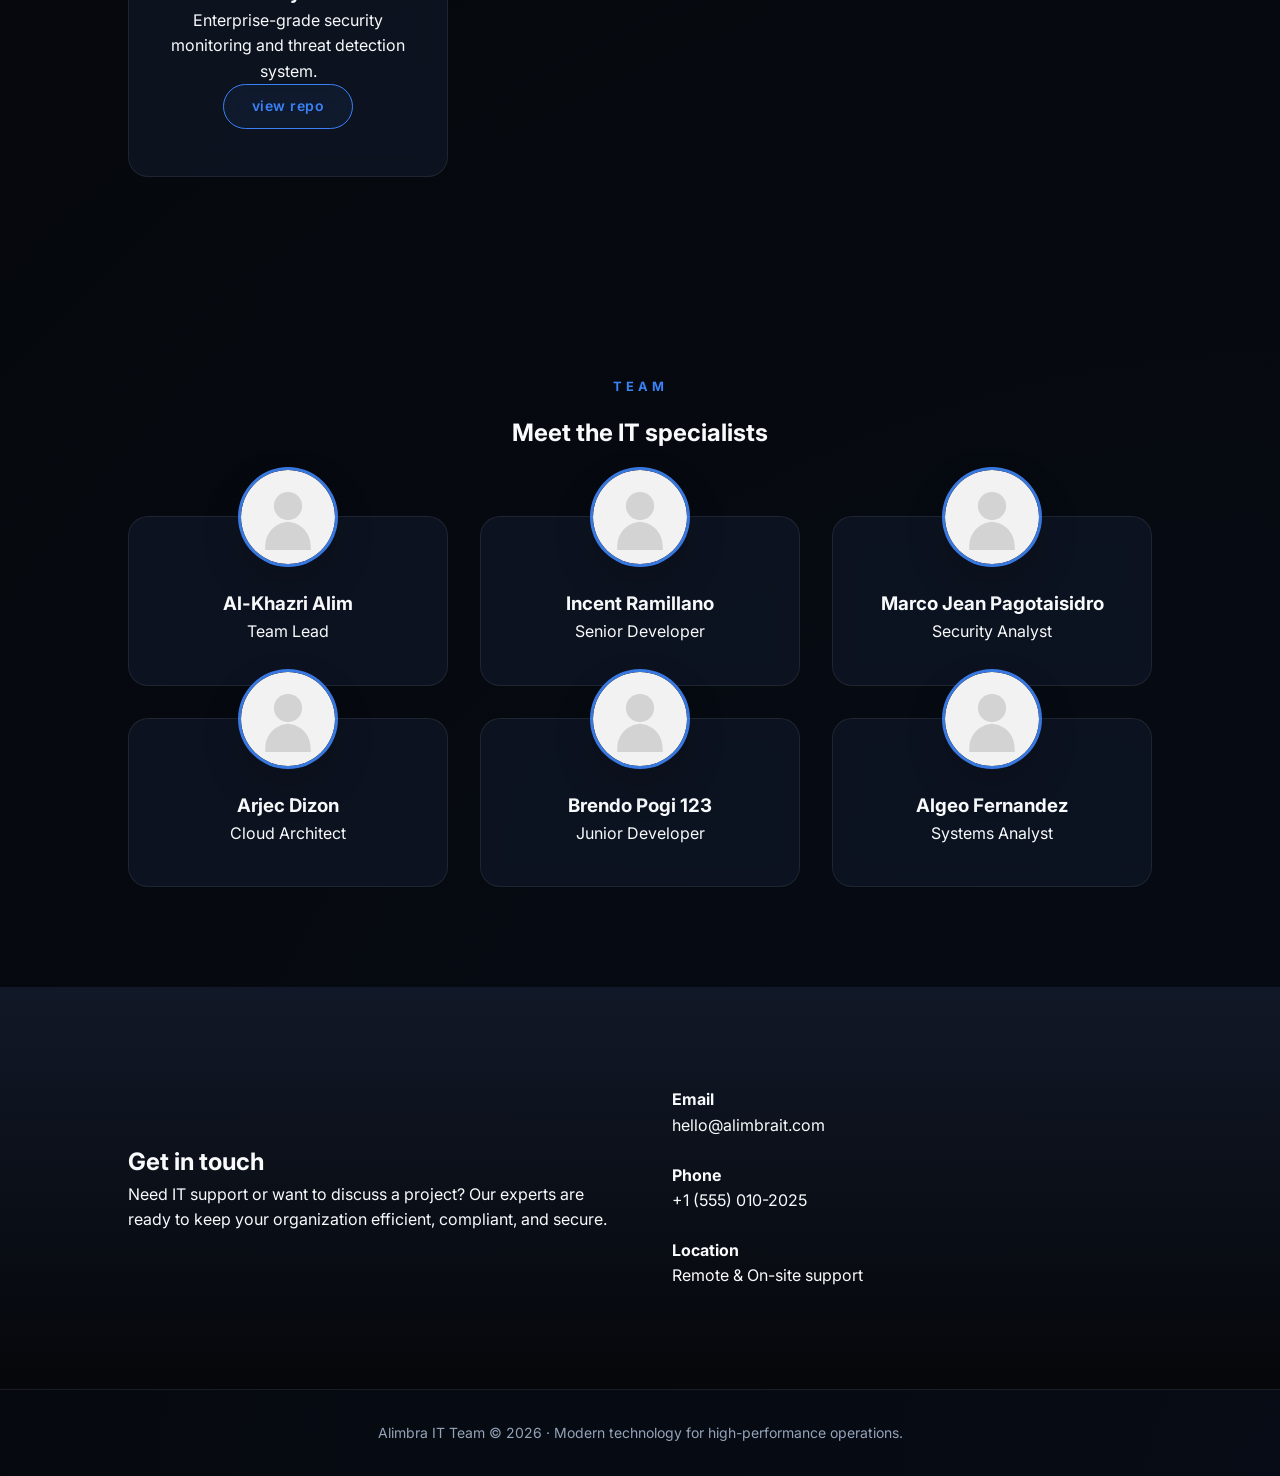
==== commit ee828dd2: "yung sa about, nuyan woi" ====
--- a/html/homepage.html
+++ b/html/homepage.html
@@ -44,30 +44,45 @@
     </section>
 
     <section id="about" class="section section-light">
-      <div class="section-grid">
-        <div>
-          <h2>About AlimbraTeam IT</h2>
+      <div class="section-grid about-grid">
+        <div class="about-text">
+          <div class="about-badge">
+            <span class="about-badge-dot"></span>
+            Now accepting clients
+          </div>
+          <p class="eyebrow">About AlimbraTeam IT</p>
+          <h2>Built by IT graduates who care about your uptime.</h2>
           <p>We are a fresh graduate IT team delivering modern technology support with enthusiasm, precision, and strong
             attention to detail. From launch-ready cloud setups to practical security improvements, we help small
-            businesses stay efficient and secure.</p>
-          <ul>
-            <li>Startup-friendly IT support</li>
-            <li>Cloud and infrastructure delivery</li>
-            <li>Security-first systems design</li>
+            businesses
+            stay efficient and secure.</p>
+          <ul class="about-features">
+            <li><span class="feature-dot"></span>Startup-friendly IT support</li>
+            <li><span class="feature-dot"></span>Cloud and infrastructure delivery</li>
+            <li><span class="feature-dot"></span>Security-first systems design</li>
           </ul>
         </div>
-        <div class="stats-card">
-          <div class="stat-item">
-            <span class="stat-number">2026</span>
-            <p>Established</p>
-          </div>
-          <div class="stat-item">
-            <span class="stat-number">15+</span>
-            <p>Modern Deployments</p>
-          </div>
-          <div class="stat-item">
-            <span class="stat-number">99.9%</span>
-            <p>System Uptime</p>
+        <div class="about-stats">
+          <div class="stat-card-new">
+            <div class="stat-icon-box"><span>ICON</span></div>
+            <div>
+              <span class="stat-number">2026</span>
+              <p class="stat-label">Established</p>
+            </div>
+          </div>
+          <div class="stat-card-new">
+            <div class="stat-icon-box"><span>ICON</span></div>
+            <div>
+              <span class="stat-number">15+</span>
+              <p class="stat-label">Modern Deployments</p>
+            </div>
+          </div>
+          <div class="stat-card-new">
+            <div class="stat-icon-box"><span>ICON</span></div>
+            <div>
+              <span class="stat-number">99.9%</span>
+              <p class="stat-label">System Uptime</p>
+            </div>
           </div>
         </div>
       </div>
--- a/css/homapage.css
+++ b/css/homapage.css
@@ -561,6 +561,141 @@
   border-top: 1px solid var(--border-color);
 }
 
+/* --- About Section Redesign --- */
+.about-badge {
+  display: inline-flex;
+  align-items: center;
+  gap: 8px;
+  background: rgba(59, 130, 246, 0.1);
+  border: 1px solid rgba(59, 130, 246, 0.25);
+  color: #60a5fa;
+  font-size: 12px;
+  font-weight: 600;
+  padding: 5px 14px;
+  border-radius: 20px;
+  margin-bottom: 1.2rem;
+}
+
+.about-badge-dot {
+  width: 6px;
+  height: 6px;
+  border-radius: 50%;
+  background: #60a5fa;
+  animation: badgePulse 2s ease-in-out infinite;
+}
+
+@keyframes badgePulse {
+
+  0%,
+  100% {
+    opacity: 1;
+    transform: scale(1);
+  }
+
+  50% {
+    opacity: 0.5;
+    transform: scale(0.8);
+  }
+}
+
+.about-features {
+  list-style: none;
+  display: flex;
+  flex-direction: column;
+  gap: 14px;
+  margin-top: 2rem;
+  padding: 0;
+}
+
+.about-features li {
+  display: flex;
+  align-items: center;
+  gap: 12px;
+  font-size: 0.95rem;
+  color: #cbd5e1;
+  font-weight: 500;
+}
+
+.feature-dot {
+  width: 8px;
+  height: 8px;
+  border-radius: 50%;
+  background: var(--accent);
+  flex-shrink: 0;
+  box-shadow: 0 0 8px rgba(59, 130, 246, 0.6);
+}
+
+.about-stats {
+  display: flex;
+  flex-direction: column;
+  gap: 16px;
+}
+
+.stat-card-new {
+  background: var(--bg-card);
+  border: 1px solid var(--border-color);
+  border-radius: 16px;
+  padding: 1.5rem 1.75rem;
+  display: flex;
+  align-items: center;
+  gap: 1.25rem;
+  position: relative;
+  overflow: hidden;
+  transition: border-color 0.3s, transform 0.3s;
+  opacity: 0;
+  transform: translateY(20px);
+}
+
+.stat-card-new::before {
+  content: '';
+  position: absolute;
+  left: 0;
+  top: 0;
+  bottom: 0;
+  width: 3px;
+  background: linear-gradient(to bottom, var(--accent), transparent);
+}
+
+.stat-card-new:hover {
+  border-color: rgba(59, 130, 246, 0.35);
+  transform: translateX(6px);
+}
+
+.stat-card-new.visible {
+  opacity: 1;
+  transform: translateY(0);
+}
+
+.stat-icon-box {
+  width: 48px;
+  height: 48px;
+  border-radius: 12px;
+  background: rgba(59, 130, 246, 0.1);
+  display: flex;
+  align-items: center;
+  justify-content: center;
+  flex-shrink: 0;
+  font-size: 1.3rem;
+}
+
+.stat-card-new .stat-number {
+  display: block;
+  font-size: 1.75rem;
+  font-weight: 800;
+  color: #f8fafc;
+  line-height: 1;
+  margin-bottom: 4px;
+}
+
+.stat-label {
+  font-size: 0.75rem;
+  color: #64748b;
+  font-weight: 600;
+  text-transform: uppercase;
+  letter-spacing: 0.5px;
+  margin: 0;
+}
+
 /* --- Animations --- */
 @keyframes fadeIn {
   from {
